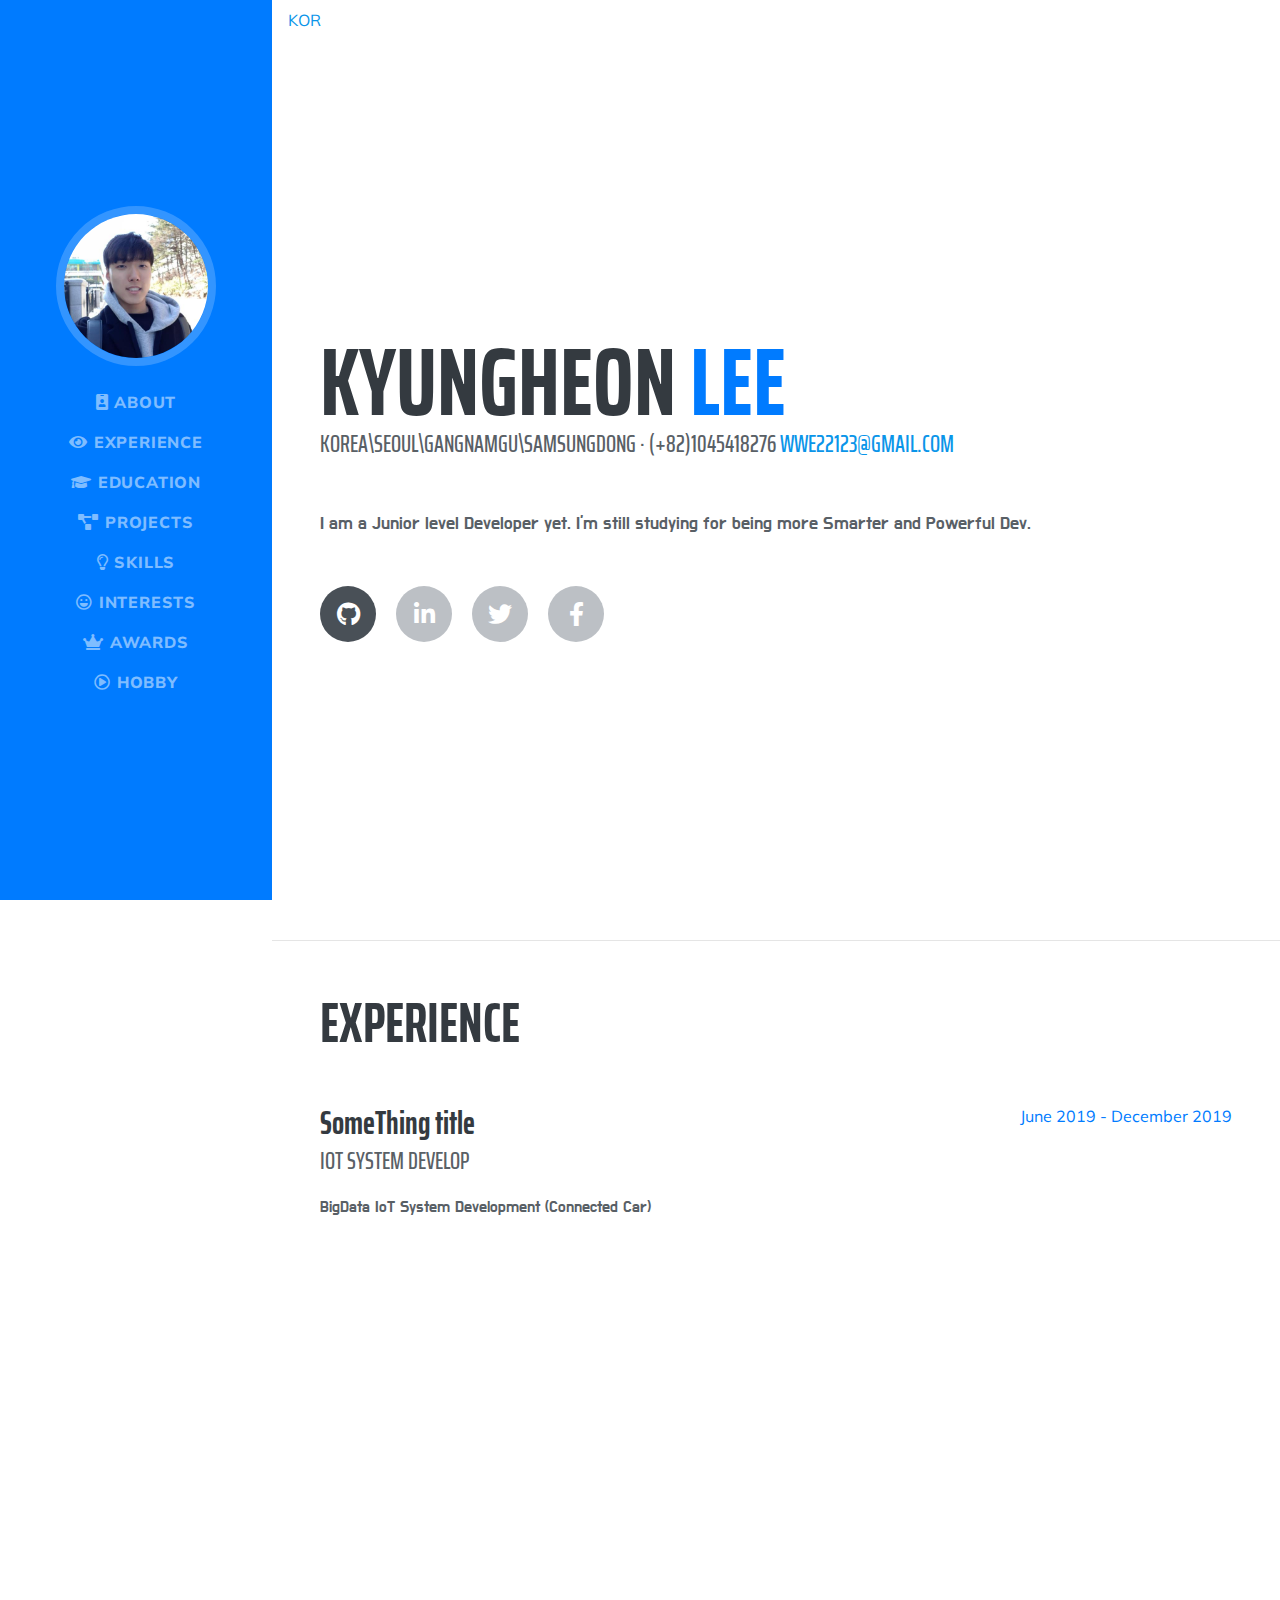
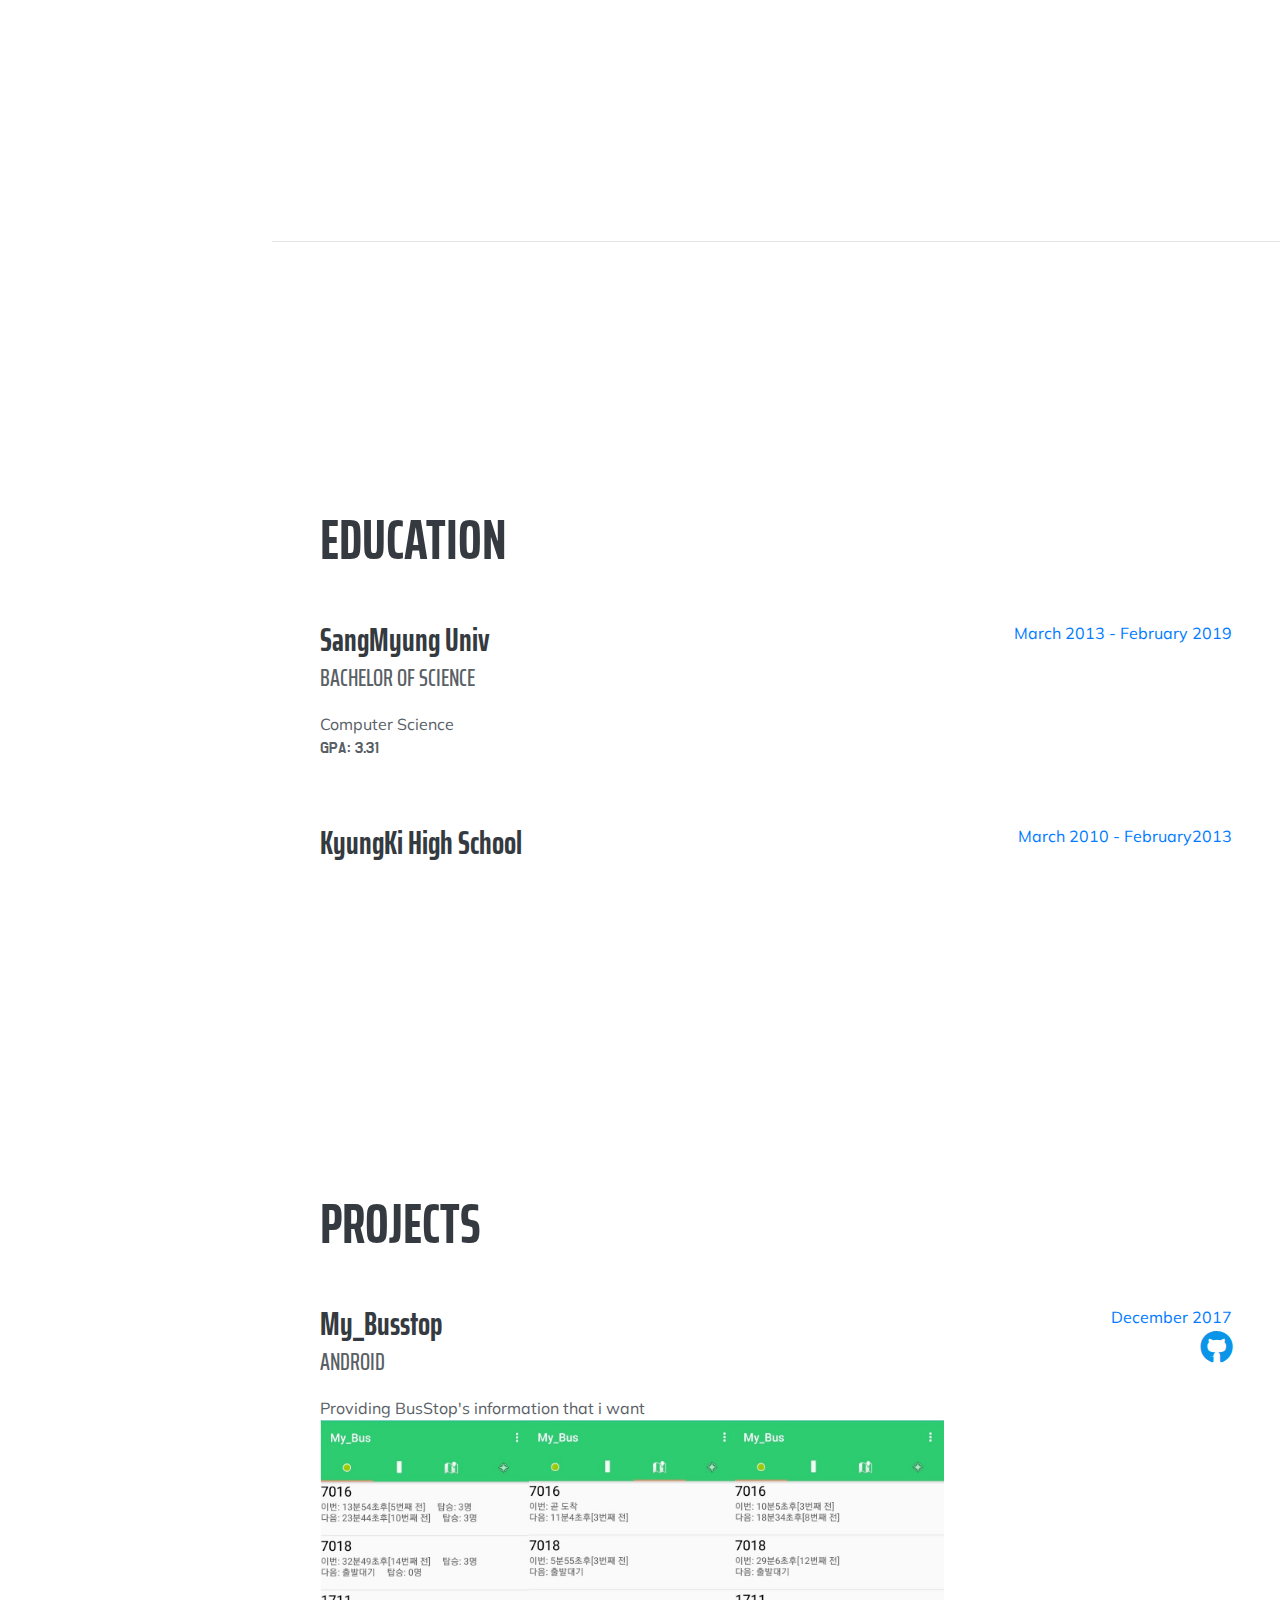
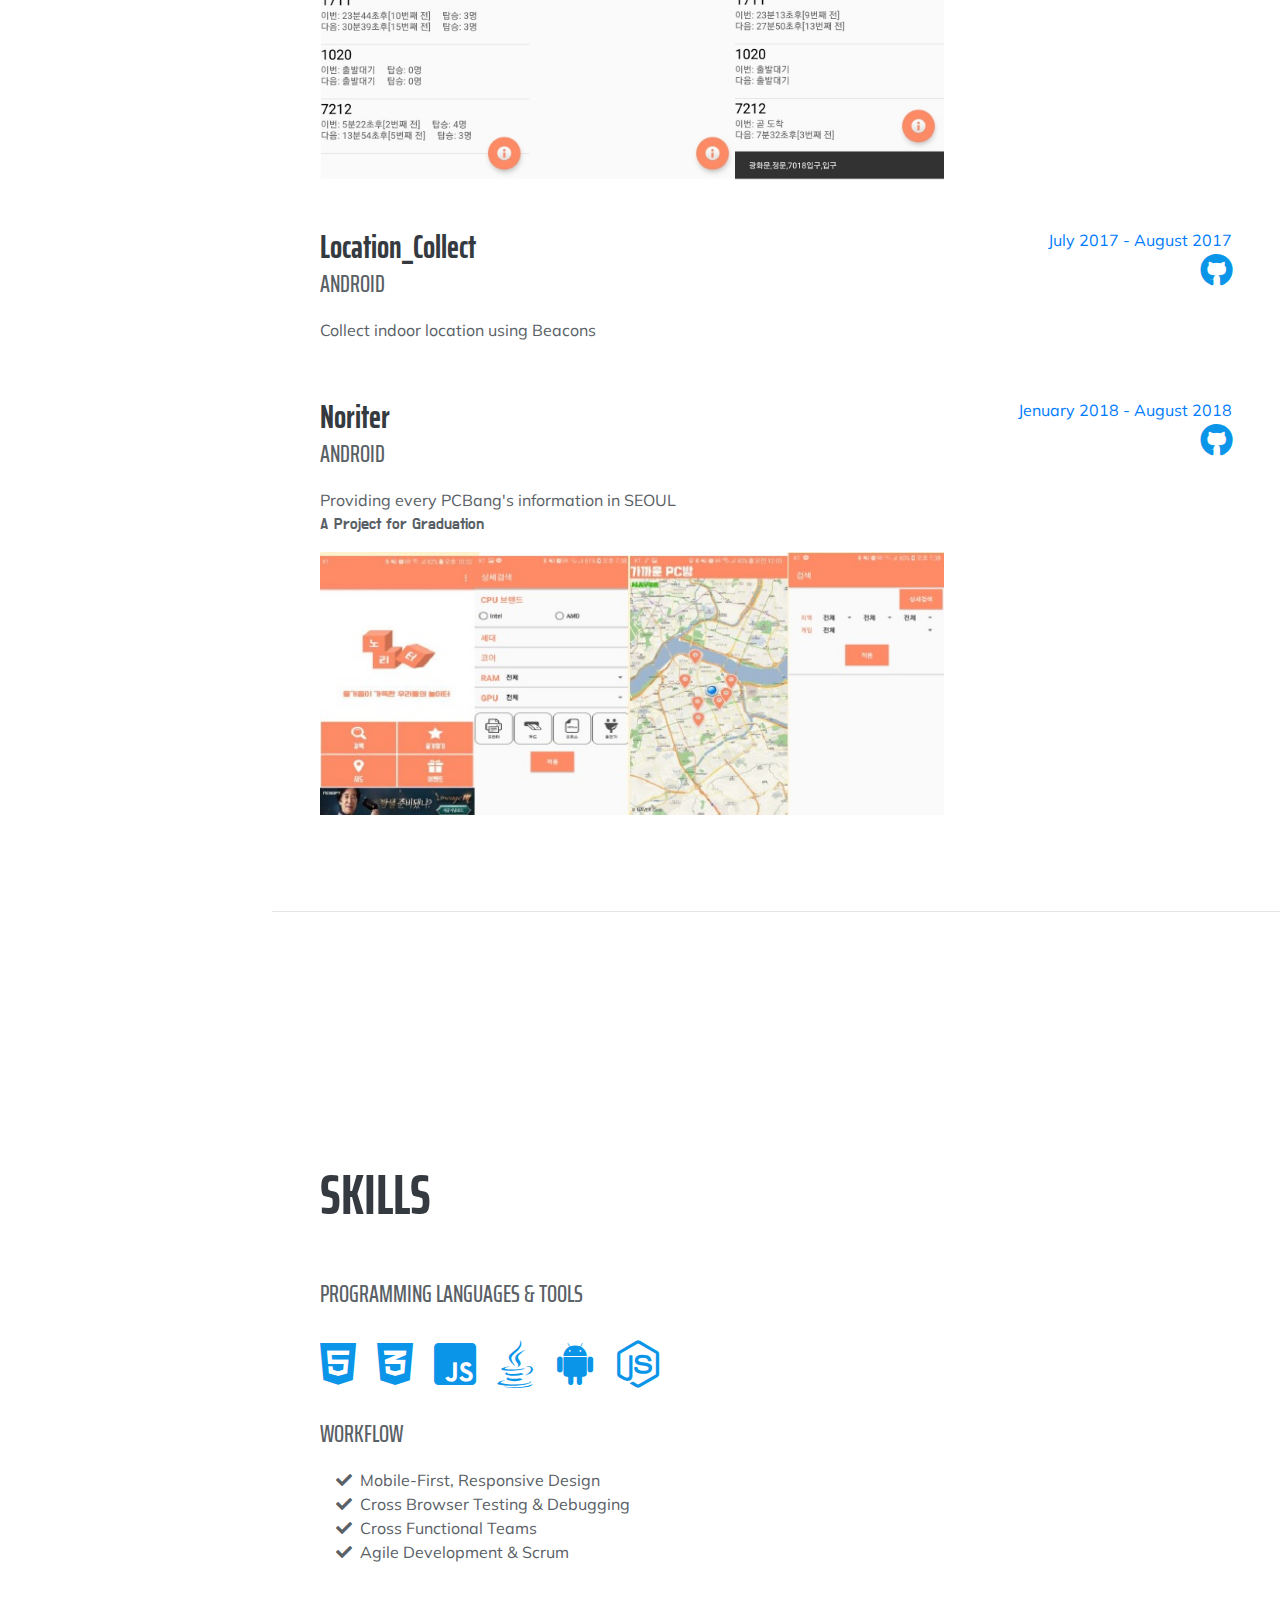
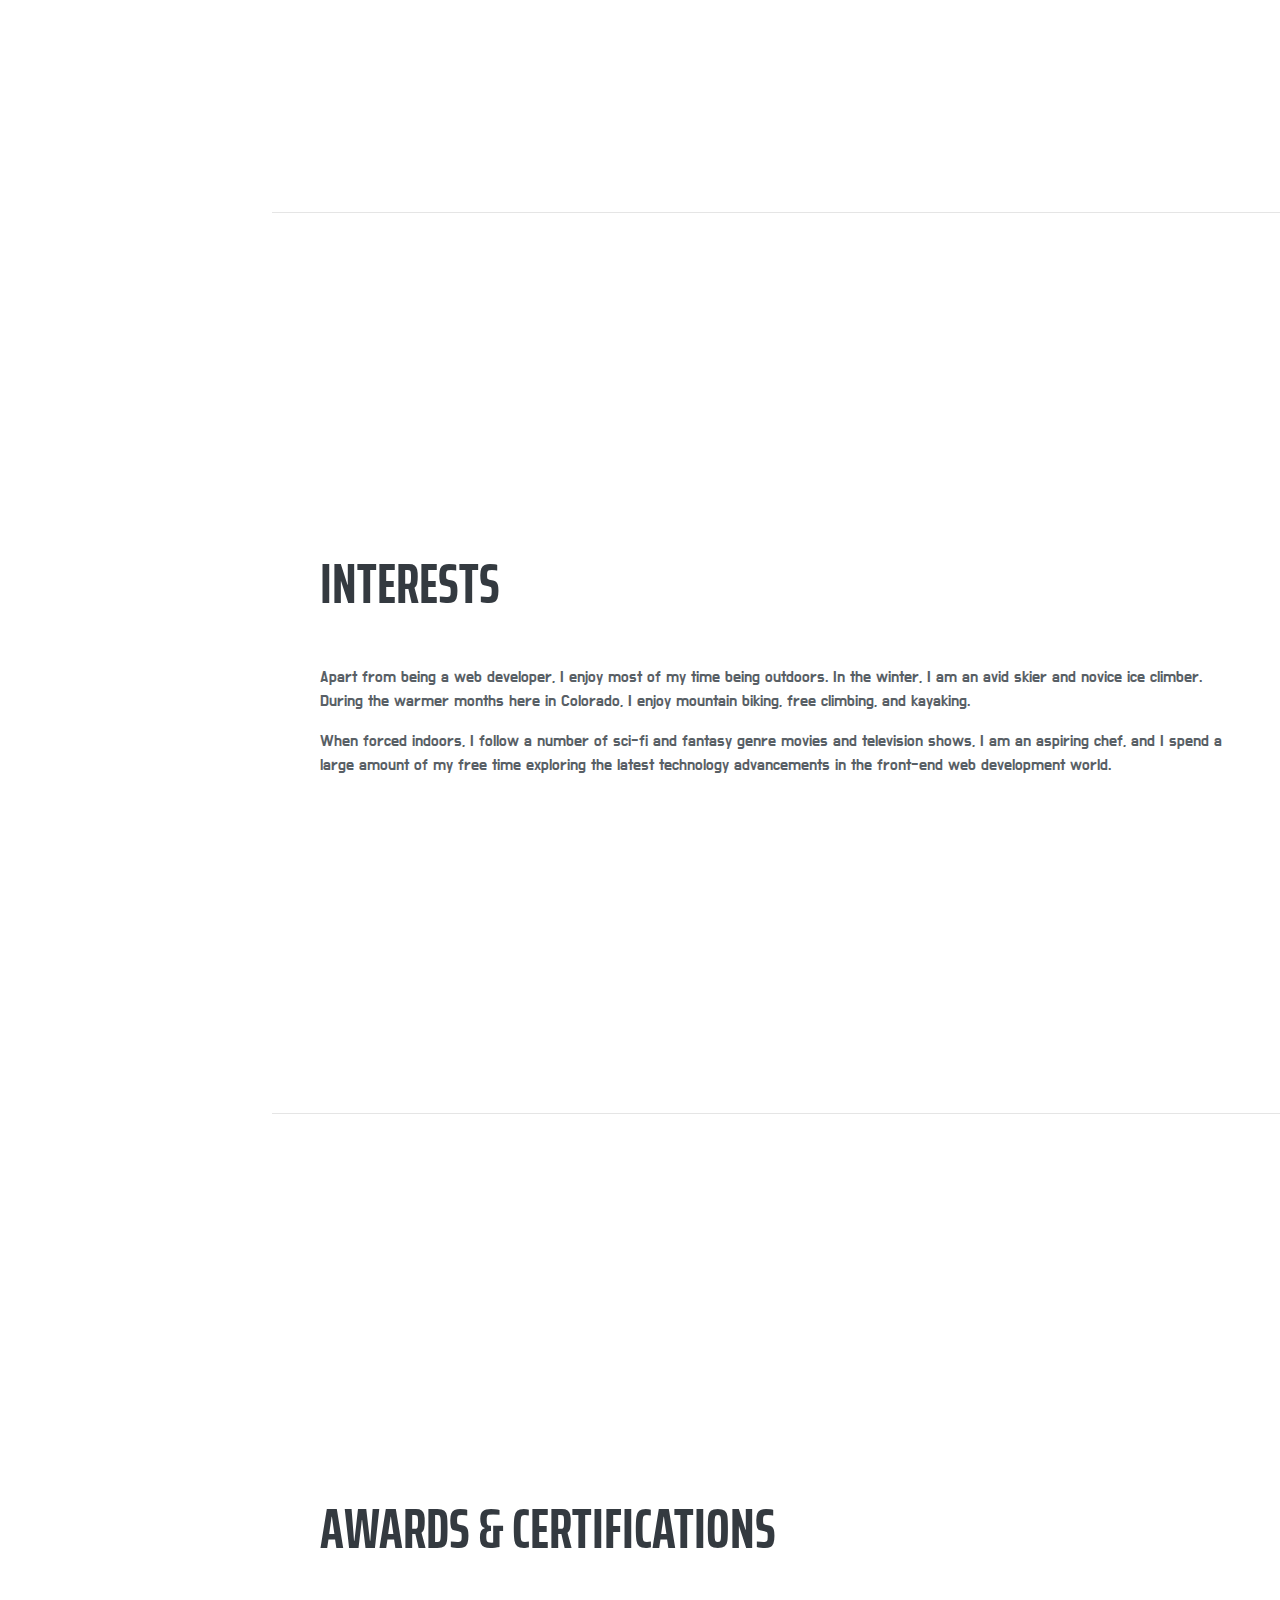
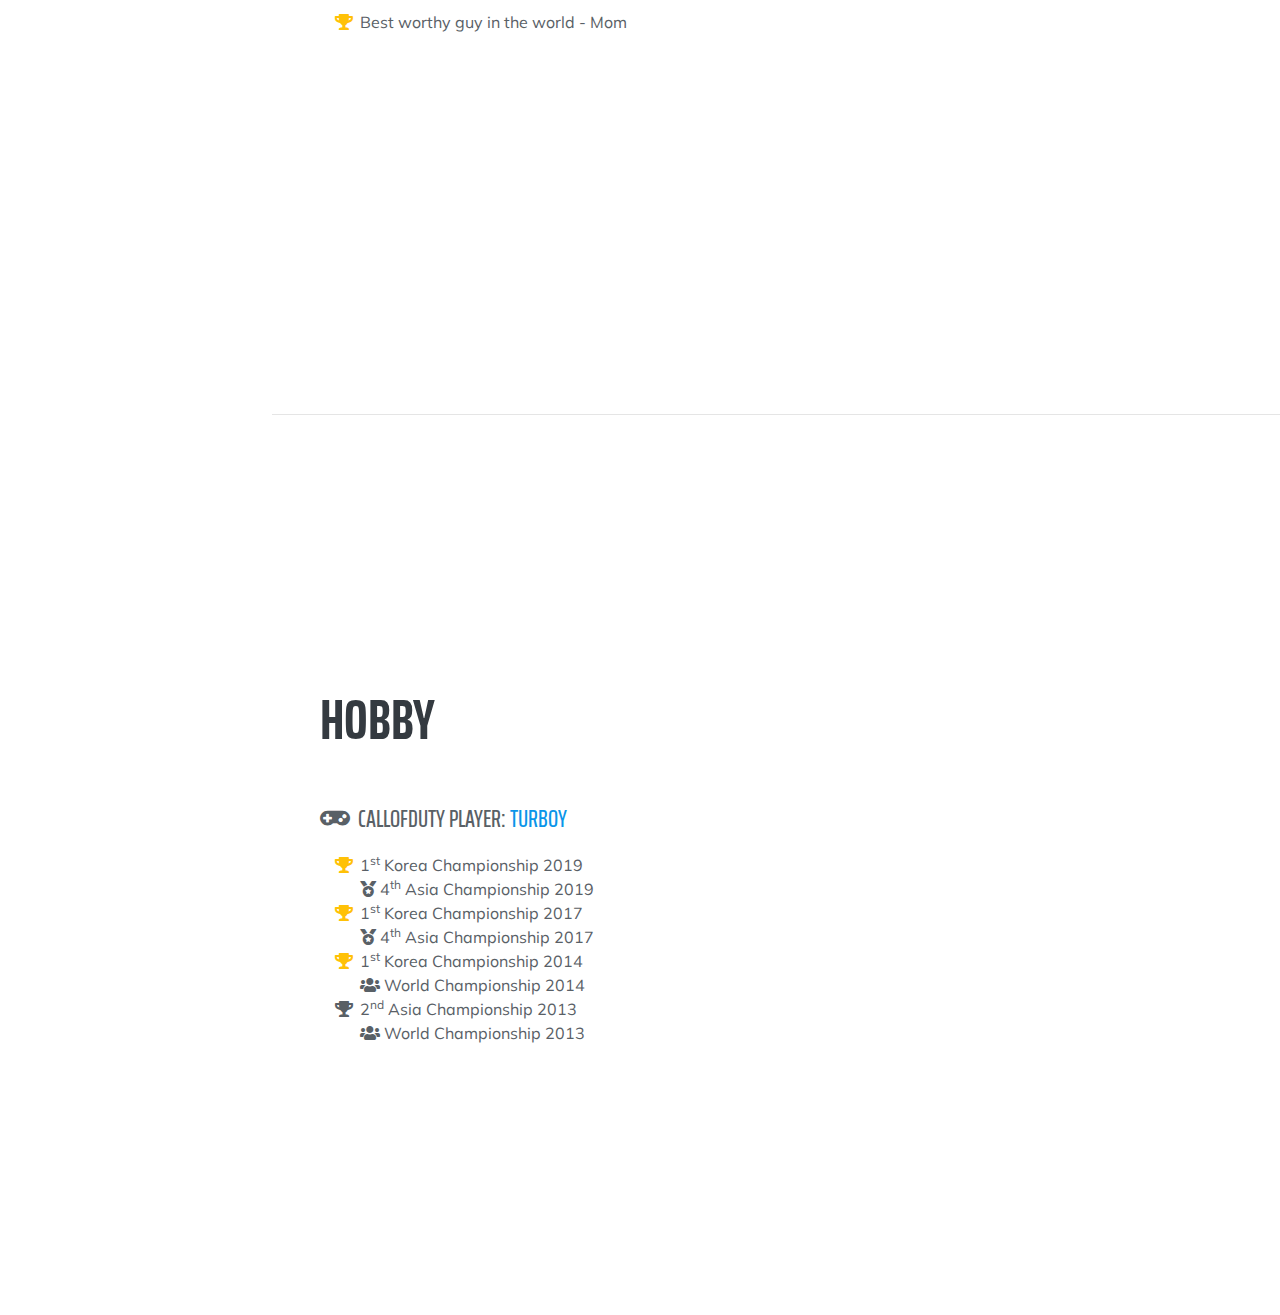
==== index.html @ c02b2a89 "포트폴리오1.0" ====
<!DOCTYPE html>
<html lang="en">

<head>

  <meta charset="utf-8">
  <meta name="viewport" content="width=device-width, initial-scale=1, shrink-to-fit=no">
  <meta name="description" content="">
  <meta name="author" content="">

  <title>Portfolio - KyungHeonLee</title>

  <!-- Bootstrap core CSS -->
  <link href="vendor/bootstrap/css/bootstrap.min.css" rel="stylesheet">
  <!-- Custom fonts for this template -->
  <link href="https://fonts.googleapis.com/css?family=Saira+Extra+Condensed:500,700" rel="stylesheet">
  <link href="https://fonts.googleapis.com/css?family=Muli:400,400i,800,800i" rel="stylesheet">
  <link href="vendor/fontawesome-free/css/all.min.css" rel="stylesheet">

  <!-- Custom styles for this template -->
  <link href="css/resume.min.css" rel="stylesheet">

</head>

<body id="page-top">

  <nav class="navbar navbar-expand-lg navbar-dark bg-primary fixed-top" id="sideNav">
    <a class="navbar-brand js-scroll-trigger" href="#page-top">
      <span class="d-block d-lg-none">KyungHeon Lee</span>
      <span class="d-none d-lg-block">
        <img class="img-fluid img-profile rounded-circle mx-auto mb-2" src="img/profile.jpg" alt="">
      </span>
    </a>
    <button class="navbar-toggler" type="button" data-toggle="collapse" data-target="#navbarSupportedContent" aria-controls="navbarSupportedContent" aria-expanded="false" aria-label="Toggle navigation">
      <span class="navbar-toggler-icon"></span>
    </button>
    <div class="collapse navbar-collapse" id="navbarSupportedContent">
      <ul class="navbar-nav">
        <li class="nav-item">
          <a class="nav-link js-scroll-trigger" href="#about"><i class="fas fa-id-badge"></i> About</a>
        </li>
        <li class="nav-item">
          <a class="nav-link js-scroll-trigger" href="#experience"><i class="fas fa-eye"></i> Experience</a>
        </li>
        <li class="nav-item">
          <a class="nav-link js-scroll-trigger" href="#education"><i class="fas fa-graduation-cap"></i> Education</a>
        </li>
        <li class="nav-item">
          <a class="nav-link js-scroll-trigger" href="#projects"><i class="fas fa-project-diagram"></i> Projects</a>
        </li>
        <li class="nav-item">
          <a class="nav-link js-scroll-trigger" href="#skills"><i class="far fa-lightbulb"></i> Skills</a>
        </li>
        <li class="nav-item">
          <a class="nav-link js-scroll-trigger" href="#interests"><i class="far fa-laugh"></i> Interests</a>
        </li>
        <li class="nav-item">
          <a class="nav-link js-scroll-trigger" href="#awards"><i class="fas fa-crown"></i> Awards</a>
        </li>
        <li class="nav-item">
          <a class="nav-link js-scroll-trigger" href="#hobby"><i class="far fa-play-circle"></i> Hobby</a>
        </li>        
      </ul>  
          
    </div>
    
  </nav>

  <div class="container-fluid p-0">
 	<a class="nav-link js-scroll-trigger" href="kor.html">KOR</a>
    <section class="resume-section p-3 p-lg-5 d-flex align-items-center" id="about">
      <div class="w-100">
        <h1 class="mb-0">KyungHeon
          <span class="text-primary">Lee</span>
        </h1>
        <div class="subheading mb-5"> KOREA\SEOUL\GangnamGu\SamsungDong · (+82)1045418276
          <a href="mailto:name@email.com">wwe22123@gmail.com</a>
        </div>
        <p class="lead mb-5">
        I am a Junior level Developer yet. I'm still studying for being more Smarter and Powerful Dev.
       
        </p>
        <div class="social-icons">        
          <a href="https://github.com/wwe221">
            <i class="fab fa-github"></i>
          </a>
          <a href="" class="yet-social-icons">
            <i class="fab fa-linkedin-in"></i>
          </a>
          
          <a href="" class="yet-social-icons">
            <i class="fab fa-twitter"></i>
          </a>
          <a href="" class="yet-social-icons">
            <i class="fab fa-facebook-f"></i>
          </a>
        </div>
      </div>
    </section>

    <hr class="m-0">

    <section class="resume-section p-3 p-lg-5 d-flex justify-content-center" id="experience">
      <div class="w-100">
        <h2 class="mb-5">Experience</h2>        
        <div class="resume-item d-flex flex-column flex-md-row justify-content-between">
          <div class="resume-content">
            <h3 class="mb-0">SomeThing title</h3>
            <div class="subheading mb-3">IoT System Develop</div>
            <p>BigData IoT System Development (Connected Car)</p>
          </div>
          <div class="resume-date text-md-right">
            <span class="text-primary">June 2019 - December 2019</span>
          </div>
        </div>

      </div>
    </section>

    <hr class="m-0">

    <section class="resume-section p-3 p-lg-5 d-flex align-items-center" id="education">
      <div class="w-100">
        <h2 class="mb-5">Education</h2>

        <div class="resume-item d-flex flex-column flex-md-row justify-content-between mb-5">
          <div class="resume-content">
            <h3 class="mb-0">SangMyung Univ</h3>
            <div class="subheading mb-3">Bachelor of Science</div>
            <div>Computer Science</div>
            <p>GPA: 3.31</p>
          </div>
          <div class="resume-date text-md-right">
            <span class="text-primary">March 2013 - February 2019</span>
          </div>
        </div>

        <div class="resume-item d-flex flex-column flex-md-row justify-content-between">
          <div class="resume-content">
            <h3 class="mb-0">KyungKi High School</h3>
            <div class="subheading mb-3"></div>
            <p></p>
          </div>
          <div class="resume-date text-md-right">
            <span class="text-primary">March 2010 - February2013</span>
          </div>
        </div>
      </div>
    </section>
    
    
   
    <section class="resume-section p-3 p-lg-5 d-flex align-items-center" id="projects">
      <div class="w-100">
        <h2 class="mb-5">Projects</h2>
        
        <div class="resume-item d-flex flex-column flex-md-row justify-content-between mb-5">
          <div class="resume-content">
            <h3 class="mb-0">My_Busstop</h3>
            <div class="subheading mb-3">android</div>
            <div>Providing BusStop's information that i want</div>
             <a href="#" onclick="window.open('img/mybus.jpg','window_name','width=800,height=450,location=no,status=no,scrollbars=yes');">
             <img class="img-fluid" src="img/mybus.jpg" alt="">
             </a>
            
          </div>
          <div class="resume-date text-md-right"> 
            <span class="text-primary">December 2017</span>
           <h3><a href="#" onclick="window.open('https://github.com/wwe221/PJs')" >
            <i class="fab fa-github"></i></a></h3>
          </div>
        </div>
        
        <div class="resume-item d-flex flex-column flex-md-row justify-content-between mb-5">
          <div class="resume-content">
            <h3 class="mb-0">Location_Collect</h3>
            <div class="subheading mb-3">android</div>
            <div>Collect indoor location using Beacons</div>
            <h4>         
            </h4>
          </div>
          <div class="resume-date text-md-right"> 
            <span class="text-primary">July 2017 - August 2017</span>
           <h3><a href="https://github.com/wwe221/PJs" >
            <i class="fab fa-github"></i></a></h3>
          </div>
        </div>
        
        <div class="resume-item d-flex flex-column flex-md-row justify-content-between mb-5">
          <div class="resume-content">
            <h3 class="mb-0">Noriter</h3>
            <div class="subheading mb-3">Android</div>
            <div>Providing every PCBang's information in SEOUL</div> 
            <p>A Project for Graduation</p>
            <a onclick="window.open('img/noriter.jpg','window_name','width=600,height=300,location=no,status=no,scrollbars=yes');">
            <img class="img-fluid" src="img/noriter.jpg" alt="">
            </a>          
          </div>
          <div class="resume-date text-md-right">
            <span class="text-primary">Jenuary 2018 - August 2018</span>
            <h3><a href="https://github.com/wwe221" >
            <i class="fab fa-github"></i></a></h3>
          </div>
        </div>
        
      </div>
      
    </section>

    <hr class="m-0">

    <section class="resume-section p-3 p-lg-5 d-flex align-items-center" id="skills">
      <div class="w-100">
        <h2 class="mb-5">Skills</h2>
	<!-- 아이콘 : https://fontawesome.com/icons 에서 html 코드를 통해 가져온다 -->
        <div class="subheading mb-3">Programming Languages &amp; Tools</div>
        <ul class="list-inline dev-icons">
          <li class="list-inline-item">
            <i class="fab fa-html5"></i>
          </li>
          <li class="list-inline-item">
            <i class="fab fa-css3-alt"></i>
          </li>
          <li class="list-inline-item">
            <i class="fab fa-js-square"></i>
          </li>
          <li class="list-inline-item">
           <i class="fab fa-java"></i>
          </li>
          <li class="list-inline-item">
          	<i class="fab fa-android"></i>
          </li> 
          <li class="list-inline-item">
            <i class="fab fa-node-js"></i>
          </li>
         
        </ul>

        <div class="subheading mb-3">Workflow</div>
        <ul class="fa-ul mb-0">
          <li>
            <i class="fa-li fa fa-check"></i>
            Mobile-First, Responsive Design</li>
          <li>
            <i class="fa-li fa fa-check"></i>
            Cross Browser Testing &amp; Debugging</li>
          <li>
            <i class="fa-li fa fa-check"></i>
            Cross Functional Teams</li>
          <li>
            <i class="fa-li fa fa-check"></i>
            Agile Development &amp; Scrum</li>
        </ul>
      </div>
    </section>

    <hr class="m-0">

    <section class="resume-section p-3 p-lg-5 d-flex align-items-center" id="interests">
      <div class="w-100">
        <h2 class="mb-5">Interests</h2>
        <p>Apart from being a web developer, I enjoy most of my time being outdoors. In the winter, I am an avid skier and novice ice climber. During the warmer months here in Colorado, I enjoy mountain biking, free climbing, and kayaking.</p>
        <p class="mb-0">When forced indoors, I follow a number of sci-fi and fantasy genre movies and television shows, I am an aspiring chef, and I spend a large amount of my free time exploring the latest technology advancements in the front-end web development world.</p>
      </div>
    </section>

    <hr class="m-0">

    <section class="resume-section p-3 p-lg-5 d-flex align-items-center" id="awards">
      <div class="w-100">
        <h2 class="mb-5">Awards &amp; Certifications</h2>
        <ul class="fa-ul mb-0">
          <li>
            <i class="fa-li fa fa-trophy text-warning"></i>
            Best worthy guy in the world - Mom</li>
         
          
        </ul>
      </div>
    </section>
    <hr class="m-0">
    
    <section class="resume-section p-3 p-lg-5 d-flex align-items-center" id="hobby">
      <div class="w-100">
        <h2 class="mb-5">Hobby</h2>
        <div class="subheading mb-3"><i class="fas fa-gamepad"></i>&nbsp; CallofDuty Player: <a href="https://cod-esports.gamepedia.com/Turbo">Turboy</a></div>
        <ul class="fa-ul mb-0">
          <li>
          	<span> <i class="fa-li fa fa-trophy text-warning"></i></span>
            1<sup>st</sup> Korea Championship 2019</li>
          <li>
            <i class="fas fa-medal"></i>
            4<sup>th</sup> Asia Championship 2019</li>	
          <li>
          	<span> <i class="fa-li fa fa-trophy text-warning"></i></span>
            1<sup>st</sup> Korea Championship 2017</li>
          <li>
            <i class="fas fa-medal"></i>
            4<sup>th</sup> Asia Championship 2017</li>
            <li>
          	<span> <i class="fa-li fa fa-trophy text-warning"></i></span>
            1<sup>st</sup> Korea Championship 2014</li>
          <li>
            <i class="fas fa-users"></i>
            World Championship 2014</li>	
            <li>
          	<span> <i class="fa-li fa fa-trophy"></i></span>
            2<sup>nd</sup> Asia Championship 2013</li>
          <li>
            <i class="fas fa-users"></i>
            World Championship 2013</li>		         
        </ul>         
        
      </div>
    </section>


  </div>

  <!-- Bootstrap core JavaScript -->
  <script src="vendor/jquery/jquery.min.js"></script>
  <script src="vendor/bootstrap/js/bootstrap.bundle.min.js"></script>

  <!-- Plugin JavaScript -->
  <script src="vendor/jquery-easing/jquery.easing.min.js"></script>

  <!-- Custom scripts for this template -->
  <script src="js/resume.min.js"></script>

</body>

</html>
---- css/resume.min.css ----
/*!
 * Start Bootstrap - Resume v5.0.7 (https://startbootstrap.com/template-overviews/resume)
 * Copyright 2013-2019 Start Bootstrap
 * Licensed under MIT (https://github.com/BlackrockDigital/startbootstrap-resume/blob/master/LICENSE)
 */
@import url('https://fonts.googleapis.com/css?family=Do+Hyeon&display=swap');

  :root{
 	myColor:#87CEFA;
 }
body {
	font-family: Muli, -apple-system, BlinkMacSystemFont, 'Segoe UI', Roboto,
		'Helvetica Neue', Arial, sans-serif, 'Apple Color Emoji',
		'Segoe UI Emoji', 'Segoe UI Symbol', 'Noto Color Emoji';
	padding-top: 54px;
	color: #596066
}

@media ( min-width :992px) {
	body {
		padding-top: 0;
		padding-left: 17rem
	}
}

h1, h2, h3, h4, h5, h6 {
	font-family: 'Saira Extra Condensed', -apple-system, BlinkMacSystemFont,
		'Segoe UI', Roboto, 'Helvetica Neue', Arial, sans-serif,
		'Apple Color Emoji', 'Segoe UI Emoji', 'Segoe UI Symbol',
		'Noto Color Emoji',
		'Do Hyeon', sans-serif
		;
	font-weight: 700;
	color: #343a40	
}

h1 {
	font-size: 6rem;
	line-height: 5.5rem;	
	text-transform: uppercase;
}

h2 {
	font-size: 3.5rem;
	text-transform: uppercase;
}

h3 {
	font-size: 2rem
}

p.lead {
	font-size: 1.15rem;
	font-weight: 400
}
p{
	font-family: 'Do Hyeon', sans-serif;
}
.subheading {
	text-transform: uppercase;
	font-weight: 500;
	font-family: 'Saira Extra Condensed', -apple-system, BlinkMacSystemFont,
		'Segoe UI', Roboto, 'Helvetica Neue', Arial, sans-serif,
		'Apple Color Emoji', 'Segoe UI Emoji', 'Segoe UI Symbol',
		'Noto Color Emoji';
	font-size: 1.5rem
}

.social-icons a {
	display: inline-block;
	height: 3.5rem;
	width: 3.5rem;
	background-color: #495057;
	color: #fff !important;
	border-radius: 100%;
	text-align: center;
	font-size: 1.5rem;
	line-height: 3.5rem;
	margin-right: 1rem
}
.social-icons > .yet-social-icons{
	background-color:#bcc0c5;
}
.social-icons a:last-child {
	margin-right: 0
}

.social-icons a:hover {
	background-color: #87CEFA
}

.dev-icons {
	font-size: 3rem;
	
}
.list-inline-item{
	color:#0a95e9;
}
.dev-icons .list-inline-item i:hover {
	color: #87CEFA
}

#sideNav .navbar-nav .nav-item .nav-link {
	font-weight: 800;
	letter-spacing: .05rem;
	text-transform: uppercase;	
}
.lnag-item{
	font-weight: 800;
	letter-spacing: .05rem;
	text-transform: uppercase;
	list-style: none;
}

.lang-item >li{
	font-weight: 800;
	letter-spacing: .05rem;
	text-transform: uppercase;
	
	list-style: none;
}
.lang-item >li> a{
	font-weight: 800;
	letter-spacing: .05rem;
	text-transform: uppercase;
	color:#fff;
}
#sideNav .navbar-toggler:focus {
	outline-color: #87CEFA
}

@media ( min-width :992px) {
	#sideNav {
		text-align: center;
		position: fixed;
		top: 0;
		left: 0;
		display: -webkit-box;
		display: -ms-flexbox;
		display: flex;
		-webkit-box-orient: vertical;
		-webkit-box-direction: normal;
		-ms-flex-direction: column;
		flex-direction: column;
		width: 17rem;
		height: 100vh
	}
	#sideNav .navbar-brand {
		display: -webkit-box;
		display: -ms-flexbox;
		display: flex;
		margin: auto auto 0;
		padding: .5rem
	}
	#sideNav .navbar-brand .img-profile {
		max-width: 10rem;
		max-height: 10rem;
		border: .5rem solid rgba(255, 255, 255, .2)
	}
	#sideNav .navbar-collapse {
		display: -webkit-box;
		display: -ms-flexbox;
		display: flex;
		-webkit-box-align: start;
		-ms-flex-align: start;
		align-items: flex-start;
		-webkit-box-flex: 0;
		-ms-flex-positive: 0;
		flex-grow: 0;
		width: 100%;
		margin-bottom: auto
	}
	#sideNav .navbar-collapse .navbar-nav {
		-webkit-box-orient: vertical;
		-webkit-box-direction: normal;
		-ms-flex-direction: column;
		flex-direction: column;
		width: 100%
	}
	#sideNav .navbar-collapse .navbar-nav .nav-item {
		display: block
	}
	#sideNav .navbar-collapse .navbar-nav .nav-item .nav-link {
		display: block
	}
}

section.resume-section {
	padding-top: 5rem !important;
	padding-bottom: 5rem !important;
	max-width: 75rem
}

section.resume-section .resume-item .resume-date {
	min-width: none
}

@media ( min-width :768px) {
	section.resume-section {
		min-height: 100vh
	}
	section.resume-section .resume-item .resume-date {
		min-width: 18rem
	}
}

@media ( min-width :992px) {
	section.resume-section {
		padding-top: 3rem !important;
		padding-bottom: 3rem !important
	}
}

.bg-primary {
	background-color: myColor !important
}

.text-primary {
	color: myColor !important
}

a {
	color: #0a95e9
}

a:active, a:focus, a:hover {
	color: #87CEFA
}
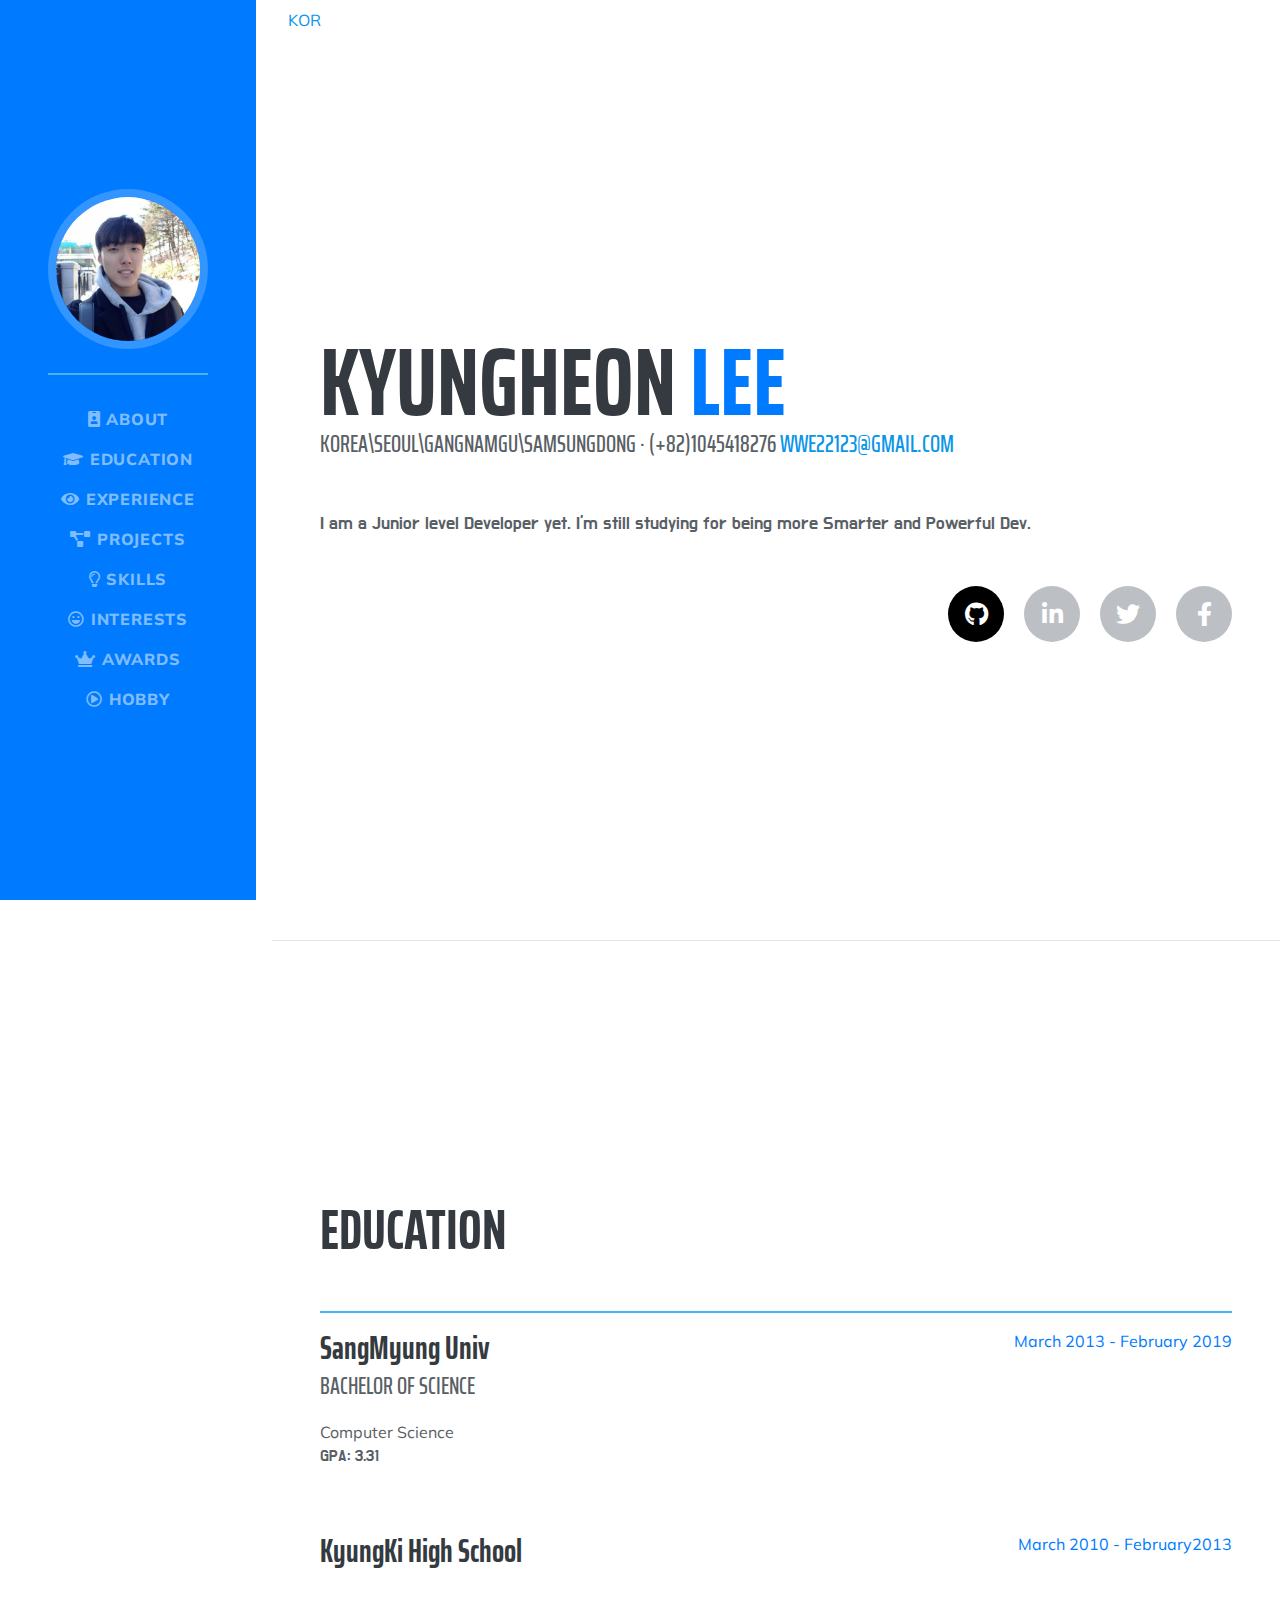
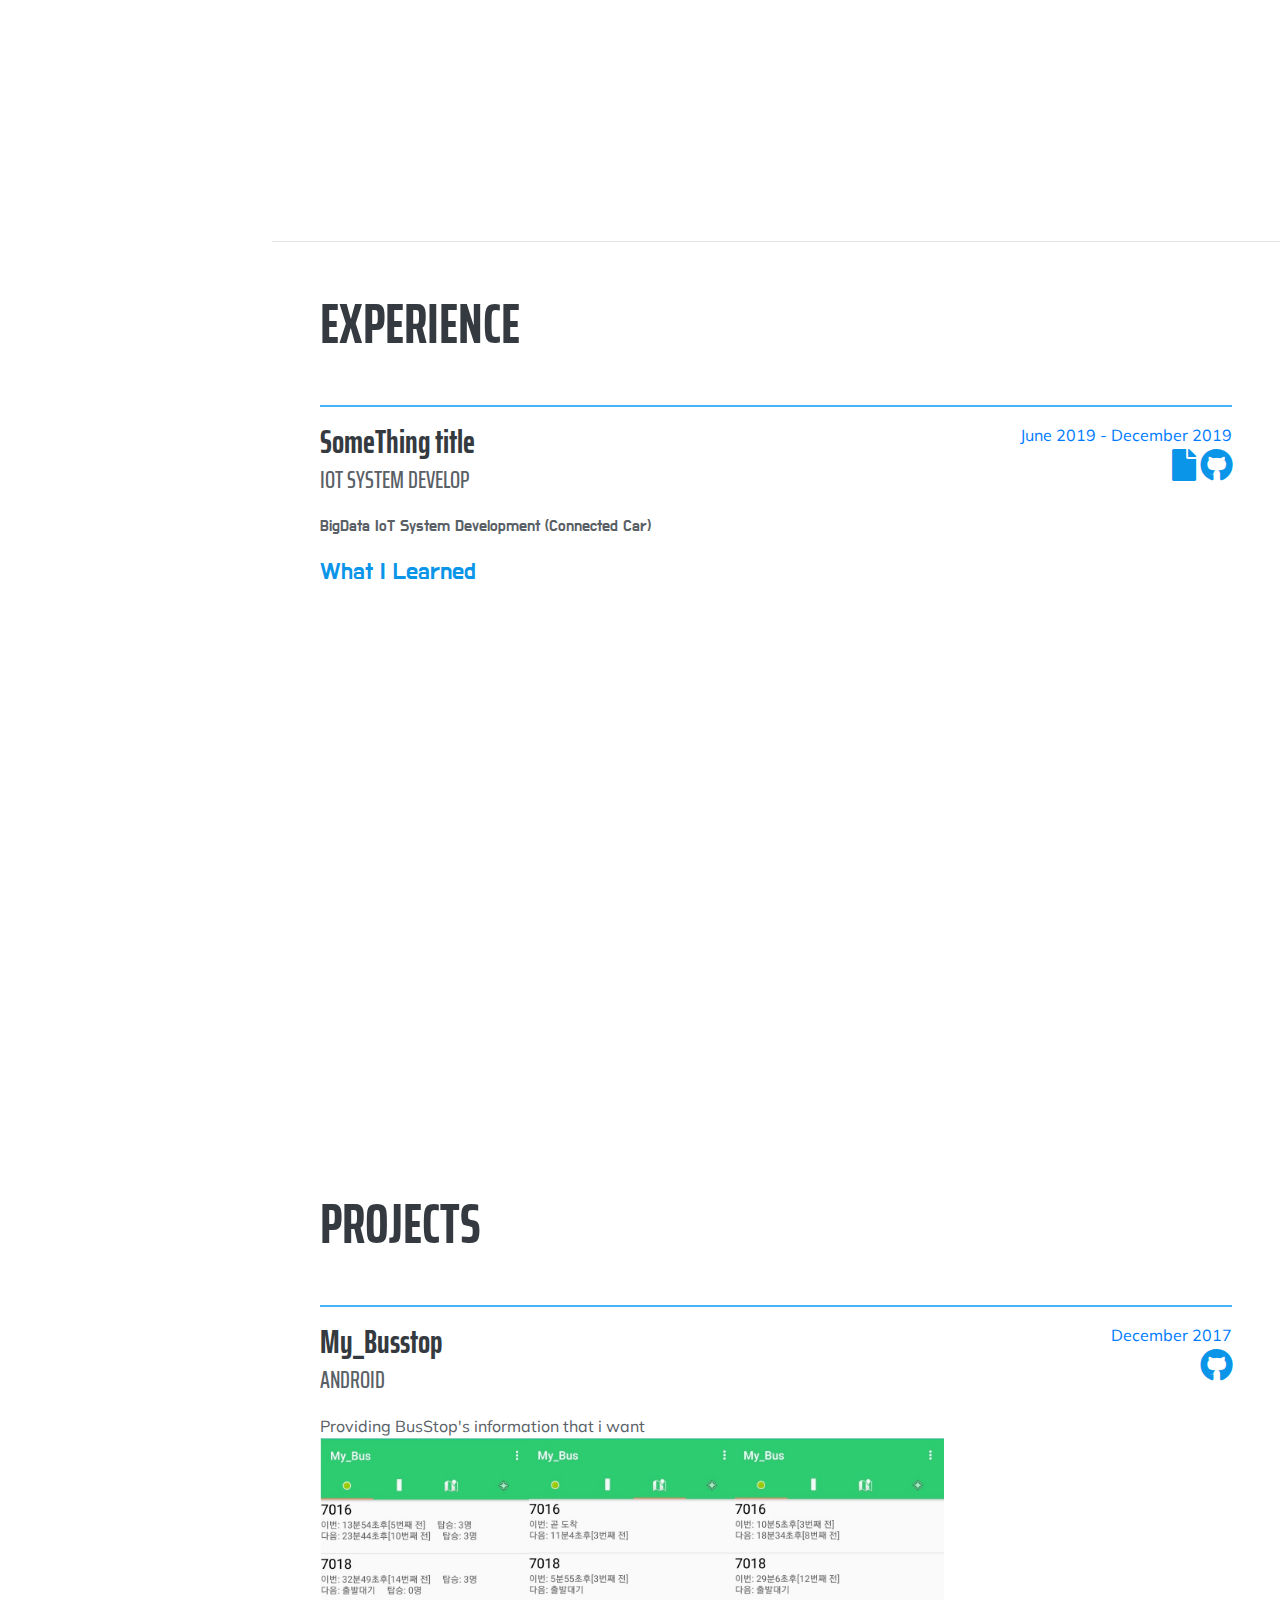
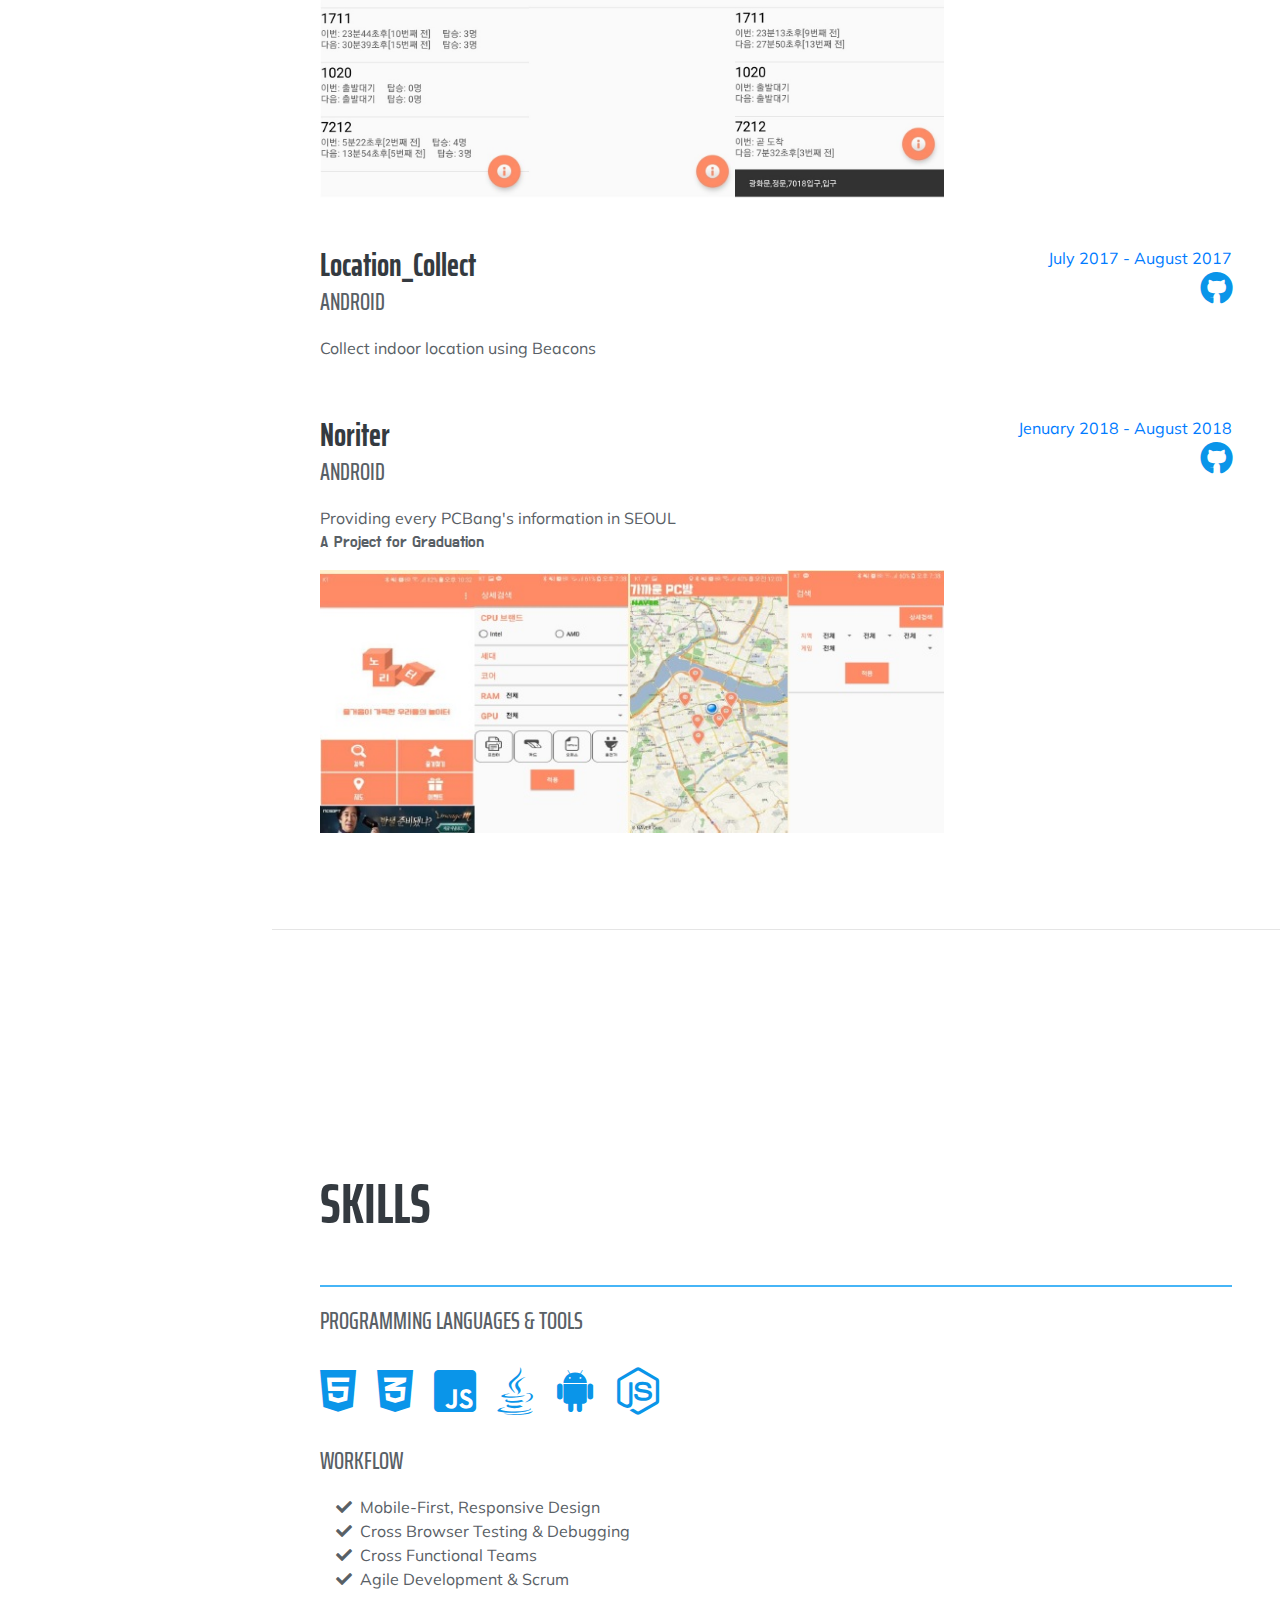
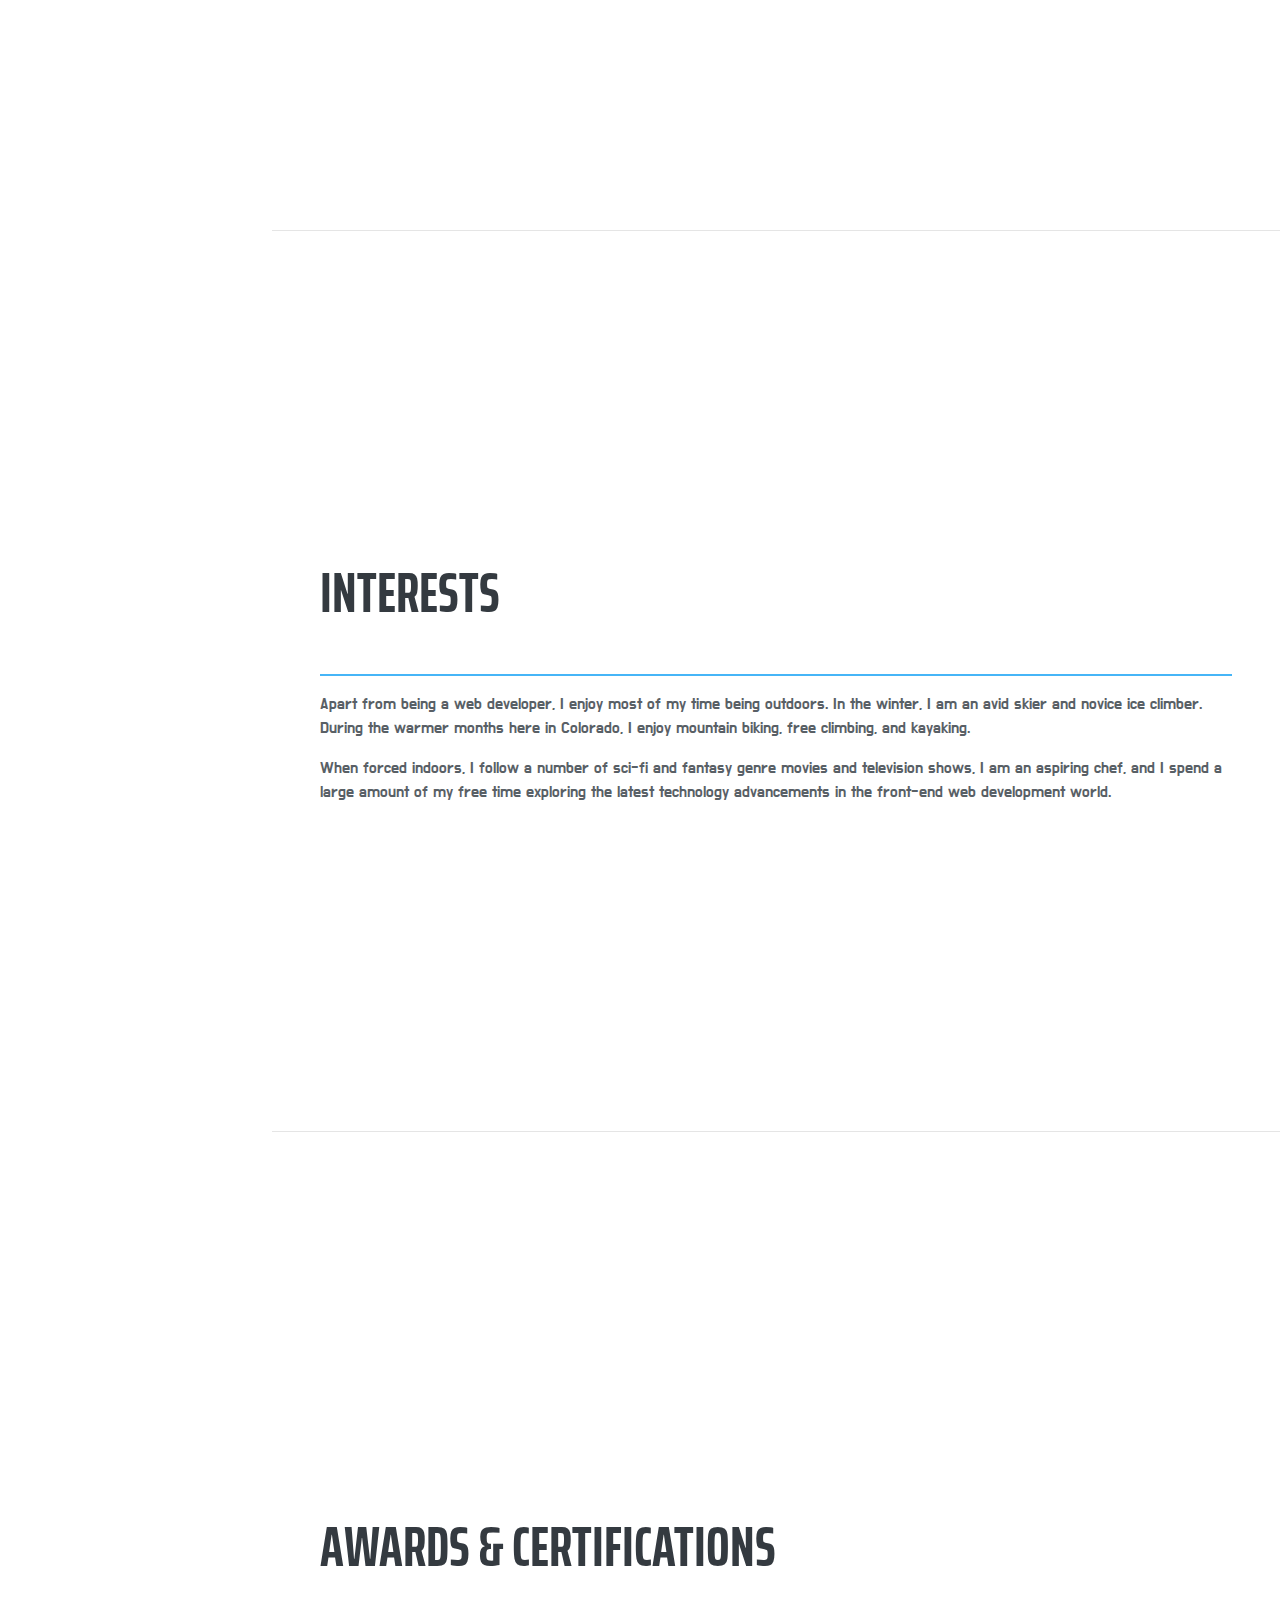
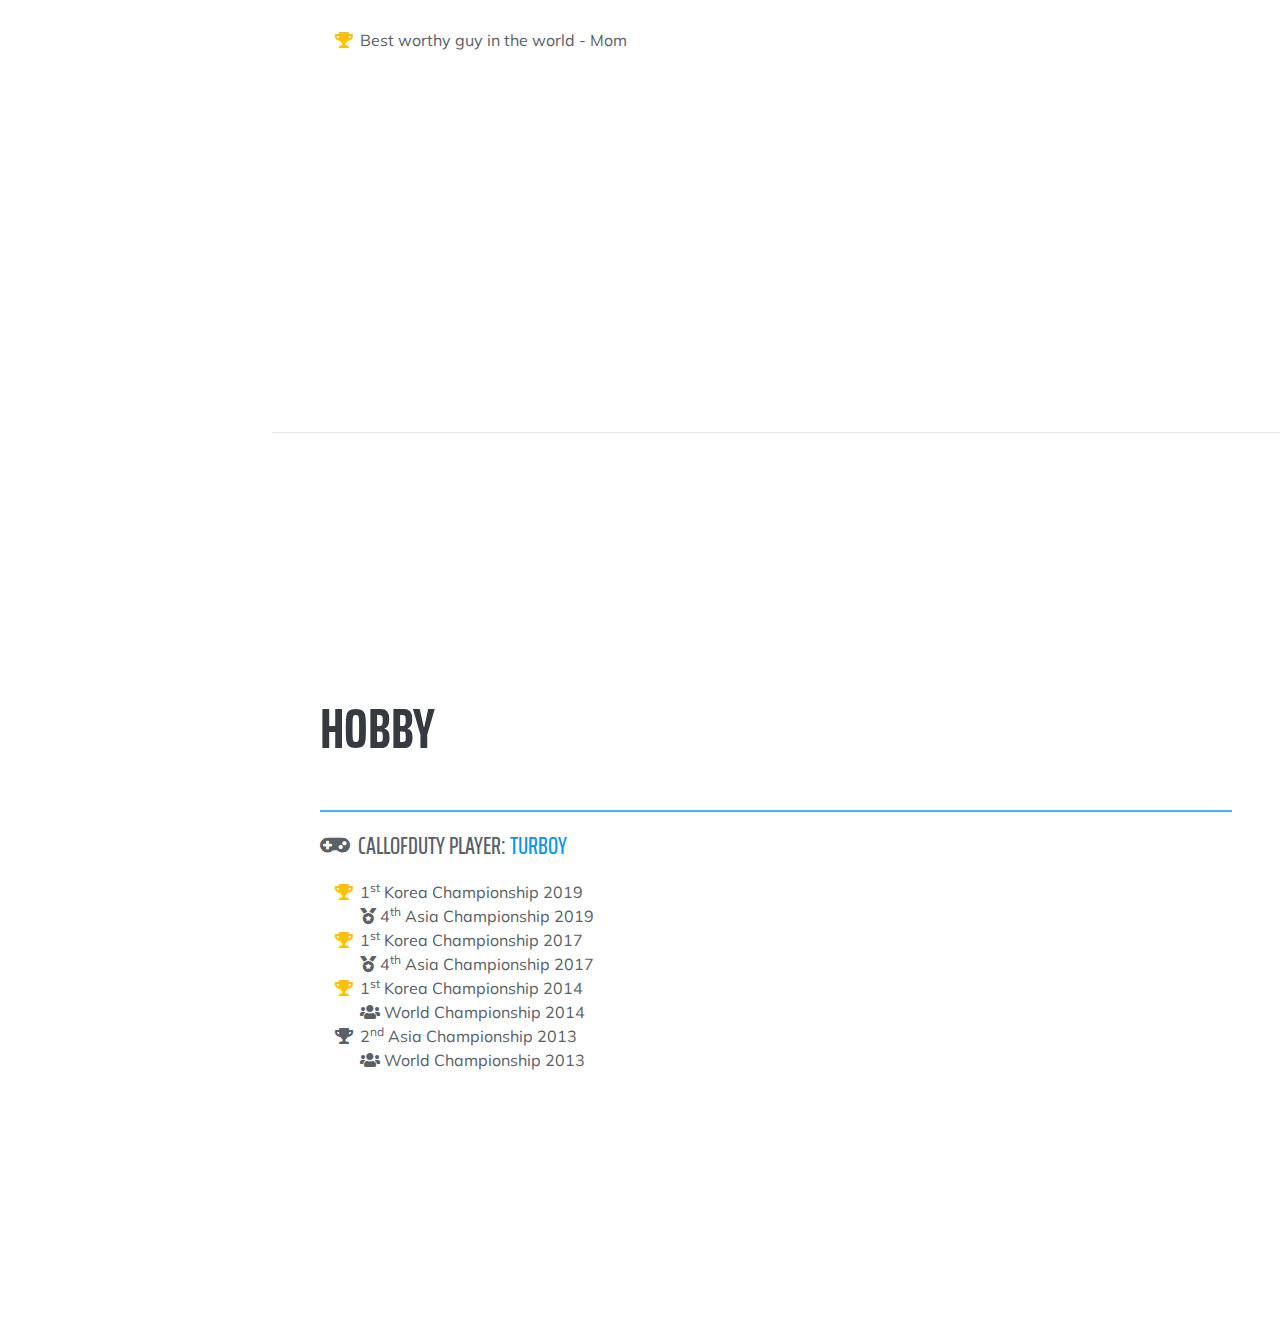
==== commit 4a86d5b8: "포트폴리오 1.01 test" ====
--- a/index.html
+++ b/index.html
@@ -2,24 +2,20 @@
 <html lang="en">
 
 <head>
-
   <meta charset="utf-8">
   <meta name="viewport" content="width=device-width, initial-scale=1, shrink-to-fit=no">
   <meta name="description" content="">
   <meta name="author" content="">
-
   <title>Portfolio - KyungHeonLee</title>
-
   <!-- Bootstrap core CSS -->
   <link href="vendor/bootstrap/css/bootstrap.min.css" rel="stylesheet">
   <!-- Custom fonts for this template -->
   <link href="https://fonts.googleapis.com/css?family=Saira+Extra+Condensed:500,700" rel="stylesheet">
   <link href="https://fonts.googleapis.com/css?family=Muli:400,400i,800,800i" rel="stylesheet">
   <link href="vendor/fontawesome-free/css/all.min.css" rel="stylesheet">
-
   <!-- Custom styles for this template -->
   <link href="css/resume.min.css" rel="stylesheet">
-
+<script type="text/javascript" src="js/myjs.js"></script>
 </head>
 
 <body id="page-top">
@@ -29,6 +25,7 @@
       <span class="d-block d-lg-none">KyungHeon Lee</span>
       <span class="d-none d-lg-block">
         <img class="img-fluid img-profile rounded-circle mx-auto mb-2" src="img/profile.jpg" alt="">
+        <hr class="title-line">
       </span>
     </a>
     <button class="navbar-toggler" type="button" data-toggle="collapse" data-target="#navbarSupportedContent" aria-controls="navbarSupportedContent" aria-expanded="false" aria-label="Toggle navigation">
@@ -40,10 +37,10 @@
           <a class="nav-link js-scroll-trigger" href="#about"><i class="fas fa-id-badge"></i> About</a>
         </li>
         <li class="nav-item">
+          <a class="nav-link js-scroll-trigger" href="#education"><i class="fas fa-graduation-cap"></i> Education</a>
+        </li>
+        <li class="nav-item">
           <a class="nav-link js-scroll-trigger" href="#experience"><i class="fas fa-eye"></i> Experience</a>
-        </li>
-        <li class="nav-item">
-          <a class="nav-link js-scroll-trigger" href="#education"><i class="fas fa-graduation-cap"></i> Education</a>
         </li>
         <li class="nav-item">
           <a class="nav-link js-scroll-trigger" href="#projects"><i class="fas fa-project-diagram"></i> Projects</a>
@@ -74,15 +71,15 @@
           <span class="text-primary">Lee</span>
         </h1>
         <div class="subheading mb-5"> KOREA\SEOUL\GangnamGu\SamsungDong · (+82)1045418276
-          <a href="mailto:name@email.com">wwe22123@gmail.com</a>
+          <a href="mailto:wwe22123@gmail.com"> wwe22123@gmail.com</a>
         </div>
         <p class="lead mb-5">
         I am a Junior level Developer yet. I'm still studying for being more Smarter and Powerful Dev.
        
         </p>
         <div class="social-icons">        
-          <a href="https://github.com/wwe221">
-            <i class="fab fa-github"></i>
+          <a href="https://github.com/wwe221" class="ex-social-icon">
+            <i class="fab fa-github" ></i>
           </a>
           <a href="" class="yet-social-icons">
             <i class="fab fa-linkedin-in"></i>
@@ -96,33 +93,14 @@
           </a>
         </div>
       </div>
-    </section>
-
-    <hr class="m-0">
-
-    <section class="resume-section p-3 p-lg-5 d-flex justify-content-center" id="experience">
-      <div class="w-100">
-        <h2 class="mb-5">Experience</h2>        
-        <div class="resume-item d-flex flex-column flex-md-row justify-content-between">
-          <div class="resume-content">
-            <h3 class="mb-0">SomeThing title</h3>
-            <div class="subheading mb-3">IoT System Develop</div>
-            <p>BigData IoT System Development (Connected Car)</p>
-          </div>
-          <div class="resume-date text-md-right">
-            <span class="text-primary">June 2019 - December 2019</span>
-          </div>
-        </div>
-
-      </div>
-    </section>
+    </section>   
 
     <hr class="m-0">
 
     <section class="resume-section p-3 p-lg-5 d-flex align-items-center" id="education">
       <div class="w-100">
         <h2 class="mb-5">Education</h2>
-
+		<hr class="title-line">
         <div class="resume-item d-flex flex-column flex-md-row justify-content-between mb-5">
           <div class="resume-content">
             <h3 class="mb-0">SangMyung Univ</h3>
@@ -148,25 +126,56 @@
       </div>
     </section>
     
-    
+    <hr class="m-0">
+
+    <section class="resume-section p-3 p-lg-5 d-flex justify-content-center" id="experience">
+      <div class="w-100">
+        <h2 class="mb-5">Experience</h2>
+        <hr class="title-line">      
+        <div class="resume-item d-flex flex-column flex-md-row justify-content-between">
+          <div class="resume-content">
+          <h3 class="mb-0">SomeThing title</h3>
+          <div class="subheading mb-3">IoT System Develop</div>
+          <p>BigData IoT System Development (Connected Car)</p>
+          <p class="panel" onclick="myShowFunction()" >What I Learned</p>
+		<div id="panel">
+		<p>
+			Java , MySQL , HTML+CSS+JavaScript
+			
+		</p>
+		
+	</div>
+          </div>
+          <div class="resume-date text-md-right">
+            <span class="text-primary">June 2019 - December 2019</span>
+            <h3>
+            <a href="#experience" onclick="window.open('file:curri.pdf')" >
+            <i class="fas fa-file"></i></a>
+            <a href="#experience" onclick="window.open('https://github.com/wwe221/TIL')" >
+            <i class="fab fa-github"></i></a></h3>
+          </div>
+        </div>
+
+      </div>
+    </section>
    
     <section class="resume-section p-3 p-lg-5 d-flex align-items-center" id="projects">
       <div class="w-100">
         <h2 class="mb-5">Projects</h2>
-        
+        <hr class="title-line">
         <div class="resume-item d-flex flex-column flex-md-row justify-content-between mb-5">
           <div class="resume-content">
             <h3 class="mb-0">My_Busstop</h3>
             <div class="subheading mb-3">android</div>
             <div>Providing BusStop's information that i want</div>
-             <a href="#" onclick="window.open('img/mybus.jpg','window_name','width=800,height=450,location=no,status=no,scrollbars=yes');">
+             <a href="#projects" onclick="window.open('img/mybus.jpg','window_name','width=800,height=450,location=no,status=no,scrollbars=yes');">
              <img class="img-fluid" src="img/mybus.jpg" alt="">
              </a>
             
           </div>
           <div class="resume-date text-md-right"> 
             <span class="text-primary">December 2017</span>
-           <h3><a href="#" onclick="window.open('https://github.com/wwe221/PJs')" >
+           <h3><a href="#projects" onclick="window.open('https://github.com/wwe221/PJs')" >
             <i class="fab fa-github"></i></a></h3>
           </div>
         </div>
@@ -181,11 +190,10 @@
           </div>
           <div class="resume-date text-md-right"> 
             <span class="text-primary">July 2017 - August 2017</span>
-           <h3><a href="https://github.com/wwe221/PJs" >
+          <h3><a href="#projects" onclick="window.open('https://github.com/wwe221/PJs')" >
             <i class="fab fa-github"></i></a></h3>
           </div>
-        </div>
-        
+        </div>        
         <div class="resume-item d-flex flex-column flex-md-row justify-content-between mb-5">
           <div class="resume-content">
             <h3 class="mb-0">Noriter</h3>
@@ -198,7 +206,7 @@
           </div>
           <div class="resume-date text-md-right">
             <span class="text-primary">Jenuary 2018 - August 2018</span>
-            <h3><a href="https://github.com/wwe221" >
+            <h3><a href="#" onclick="window.open('https://github.com/wwe221/PJs')" >
             <i class="fab fa-github"></i></a></h3>
           </div>
         </div>
@@ -212,6 +220,7 @@
     <section class="resume-section p-3 p-lg-5 d-flex align-items-center" id="skills">
       <div class="w-100">
         <h2 class="mb-5">Skills</h2>
+        <hr class="title-line">
 	<!-- 아이콘 : https://fontawesome.com/icons 에서 html 코드를 통해 가져온다 -->
         <div class="subheading mb-3">Programming Languages &amp; Tools</div>
         <ul class="list-inline dev-icons">
@@ -259,6 +268,7 @@
     <section class="resume-section p-3 p-lg-5 d-flex align-items-center" id="interests">
       <div class="w-100">
         <h2 class="mb-5">Interests</h2>
+        <hr class="title-line">
         <p>Apart from being a web developer, I enjoy most of my time being outdoors. In the winter, I am an avid skier and novice ice climber. During the warmer months here in Colorado, I enjoy mountain biking, free climbing, and kayaking.</p>
         <p class="mb-0">When forced indoors, I follow a number of sci-fi and fantasy genre movies and television shows, I am an aspiring chef, and I spend a large amount of my free time exploring the latest technology advancements in the front-end web development world.</p>
       </div>
@@ -283,6 +293,7 @@
     <section class="resume-section p-3 p-lg-5 d-flex align-items-center" id="hobby">
       <div class="w-100">
         <h2 class="mb-5">Hobby</h2>
+        <hr class="title-line">
         <div class="subheading mb-3"><i class="fas fa-gamepad"></i>&nbsp; CallofDuty Player: <a href="https://cod-esports.gamepedia.com/Turbo">Turboy</a></div>
         <ul class="fa-ul mb-0">
           <li>
--- a/css/resume.min.css
+++ b/css/resume.min.css
@@ -3,11 +3,20 @@
  * Copyright 2013-2019 Start Bootstrap
  * Licensed under MIT (https://github.com/BlackrockDigital/startbootstrap-resume/blob/master/LICENSE)
  */
-@import url('https://fonts.googleapis.com/css?family=Do+Hyeon&display=swap');
-
-  :root{
- 	myColor:#87CEFA;
- }
+@import
+	url('https://fonts.googleapis.com/css?family=Do+Hyeon&display=swap');
+
+:root {
+	myColor: #87CEFA;
+}
+.panel{
+	color: #0a95e9;
+	font-size:1.5em;
+	cursor:pointer;
+}
+#panel{
+	display:none;
+}
 body {
 	font-family: Muli, -apple-system, BlinkMacSystemFont, 'Segoe UI', Roboto,
 		'Helvetica Neue', Arial, sans-serif, 'Apple Color Emoji',
@@ -27,16 +36,14 @@
 	font-family: 'Saira Extra Condensed', -apple-system, BlinkMacSystemFont,
 		'Segoe UI', Roboto, 'Helvetica Neue', Arial, sans-serif,
 		'Apple Color Emoji', 'Segoe UI Emoji', 'Segoe UI Symbol',
-		'Noto Color Emoji',
-		'Do Hyeon', sans-serif
-		;
+		'Noto Color Emoji', 'Do Hyeon', sans-serif;
 	font-weight: 700;
-	color: #343a40	
+	color: #343a40
 }
 
 h1 {
 	font-size: 6rem;
-	line-height: 5.5rem;	
+	line-height: 5.5rem;
 	text-transform: uppercase;
 }
 
@@ -53,9 +60,11 @@
 	font-size: 1.15rem;
 	font-weight: 400
 }
-p{
+
+p {
 	font-family: 'Do Hyeon', sans-serif;
 }
+
 .subheading {
 	text-transform: uppercase;
 	font-weight: 500;
@@ -65,12 +74,14 @@
 		'Noto Color Emoji';
 	font-size: 1.5rem
 }
-
+.social-icons{
+	float:right;
+}
 .social-icons a {
 	display: inline-block;
 	height: 3.5rem;
 	width: 3.5rem;
-	background-color: #495057;
+	background-color: #000000;
 	color: #fff !important;
 	border-radius: 100%;
 	text-align: center;
@@ -78,24 +89,31 @@
 	line-height: 3.5rem;
 	margin-right: 1rem
 }
-.social-icons > .yet-social-icons{
-	background-color:#bcc0c5;
-}
+
+.ex-social-icon:hover {
+	background-color: #0a95e9;
+}
+
+.social-icons>.yet-social-icons {
+	background-color: #bcc0c5;
+}
+
 .social-icons a:last-child {
 	margin-right: 0
 }
 
 .social-icons a:hover {
-	background-color: #87CEFA
+	
 }
 
 .dev-icons {
 	font-size: 3rem;
-	
-}
-.list-inline-item{
-	color:#0a95e9;
-}
+}
+
+.list-inline-item {
+	color: #0a95e9;
+}
+
 .dev-icons .list-inline-item i:hover {
 	color: #87CEFA
 }
@@ -103,28 +121,30 @@
 #sideNav .navbar-nav .nav-item .nav-link {
 	font-weight: 800;
 	letter-spacing: .05rem;
-	text-transform: uppercase;	
-}
-.lnag-item{
+	text-transform: uppercase;
+}
+
+.lnag-item {
 	font-weight: 800;
 	letter-spacing: .05rem;
 	text-transform: uppercase;
 	list-style: none;
 }
 
-.lang-item >li{
-	font-weight: 800;
-	letter-spacing: .05rem;
-	text-transform: uppercase;
-	
+.lang-item>li {
+	font-weight: 800;
+	letter-spacing: .05rem;
+	text-transform: uppercase;
 	list-style: none;
 }
-.lang-item >li> a{
-	font-weight: 800;
-	letter-spacing: .05rem;
-	text-transform: uppercase;
-	color:#fff;
-}
+
+.lang-item>li>a {
+	font-weight: 800;
+	letter-spacing: .05rem;
+	text-transform: uppercase;
+	color: #fff;
+}
+
 #sideNav .navbar-toggler:focus {
 	outline-color: #87CEFA
 }
@@ -142,7 +162,7 @@
 		-webkit-box-direction: normal;
 		-ms-flex-direction: column;
 		flex-direction: column;
-		width: 17rem;
+		width: 16rem;
 		height: 100vh
 	}
 	#sideNav .navbar-brand {
@@ -210,7 +230,9 @@
 		padding-bottom: 3rem !important
 	}
 }
-
+hr.title-line{
+	border:1px solid #46b5f7;	
+}
 .bg-primary {
 	background-color: myColor !important
 }
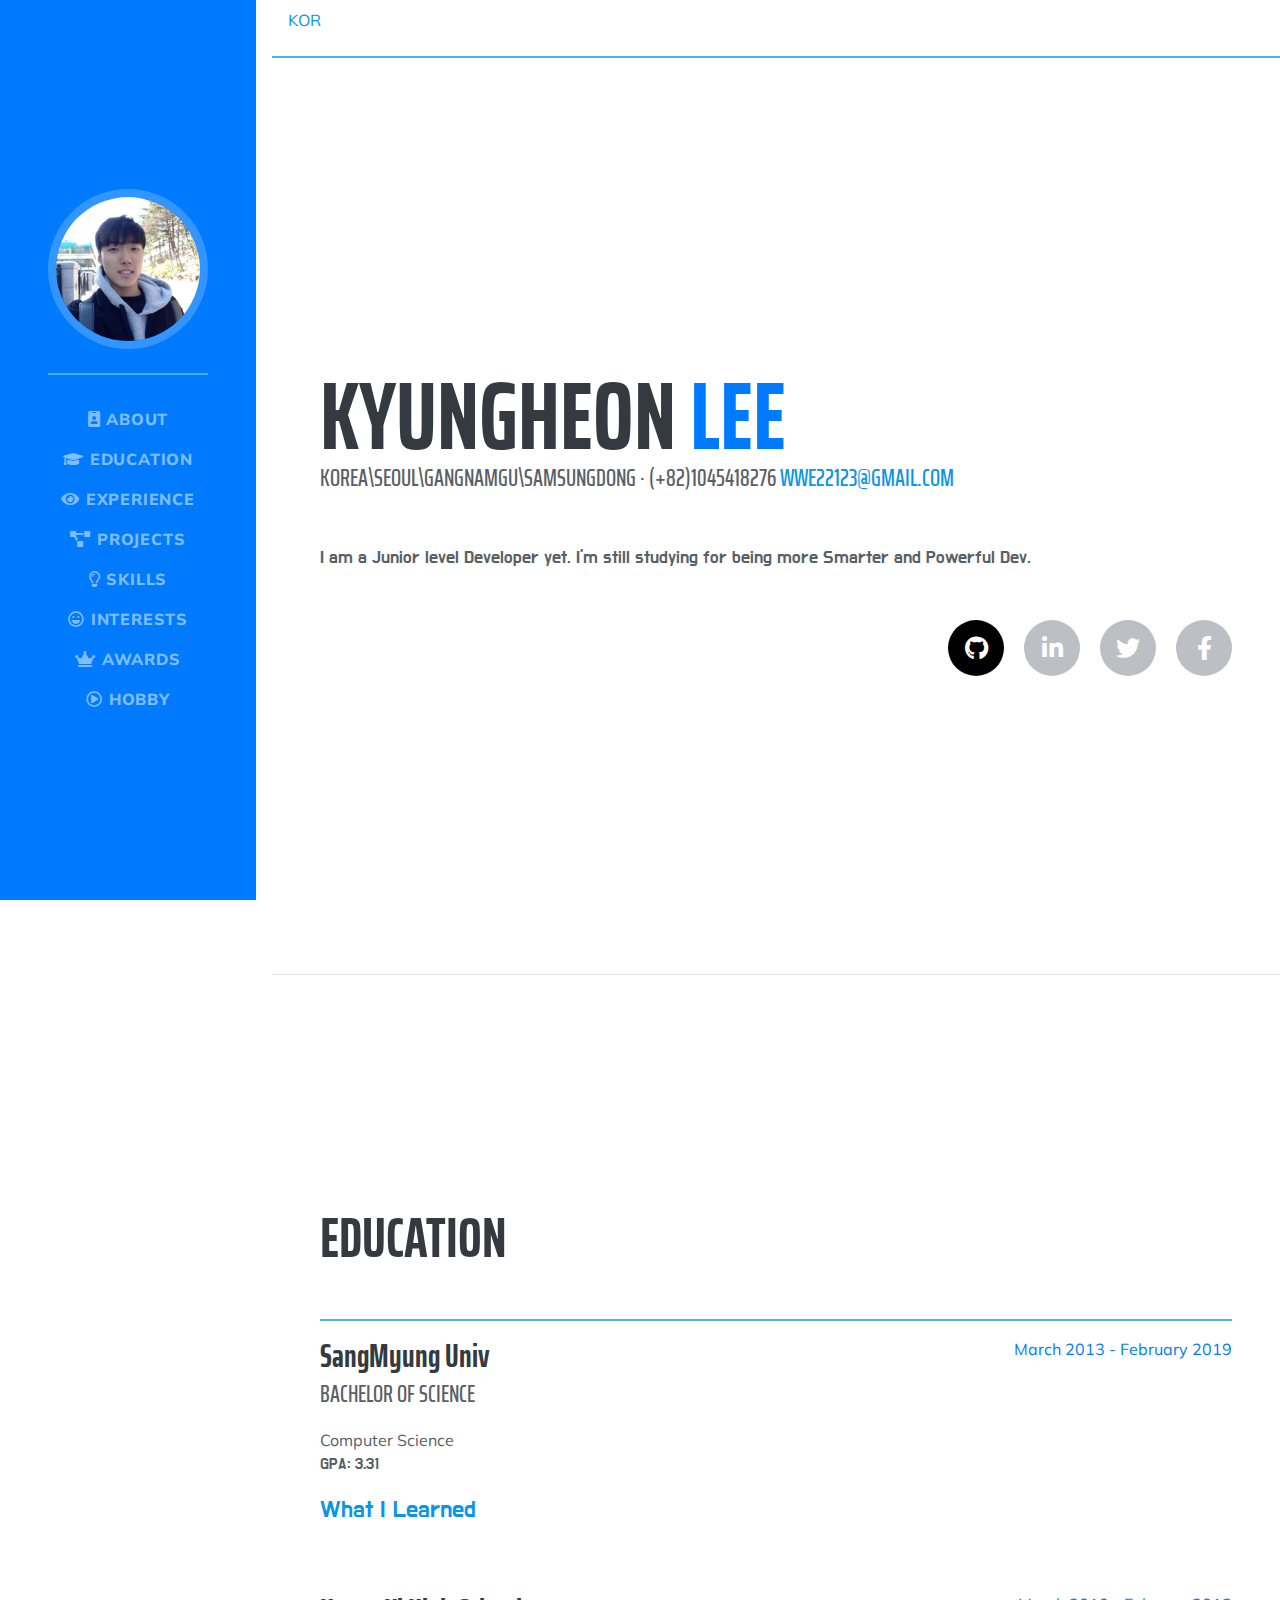
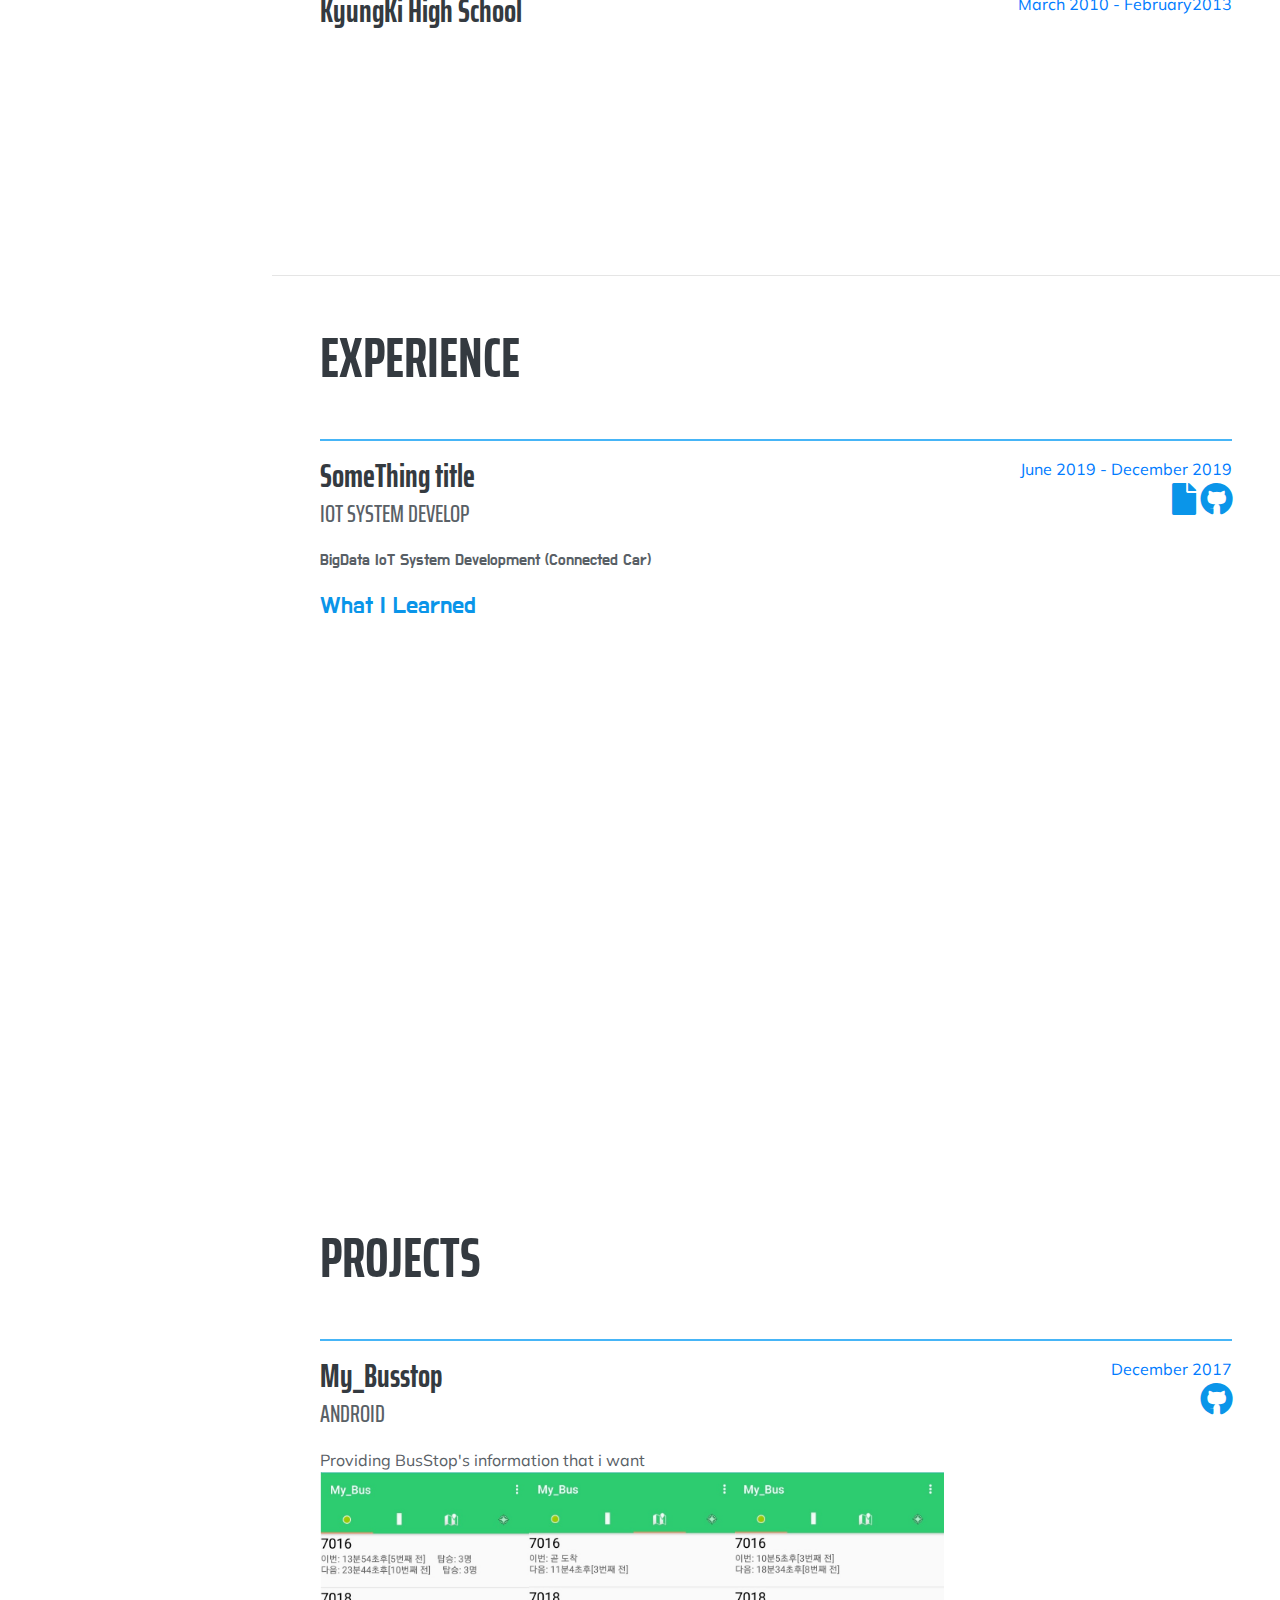
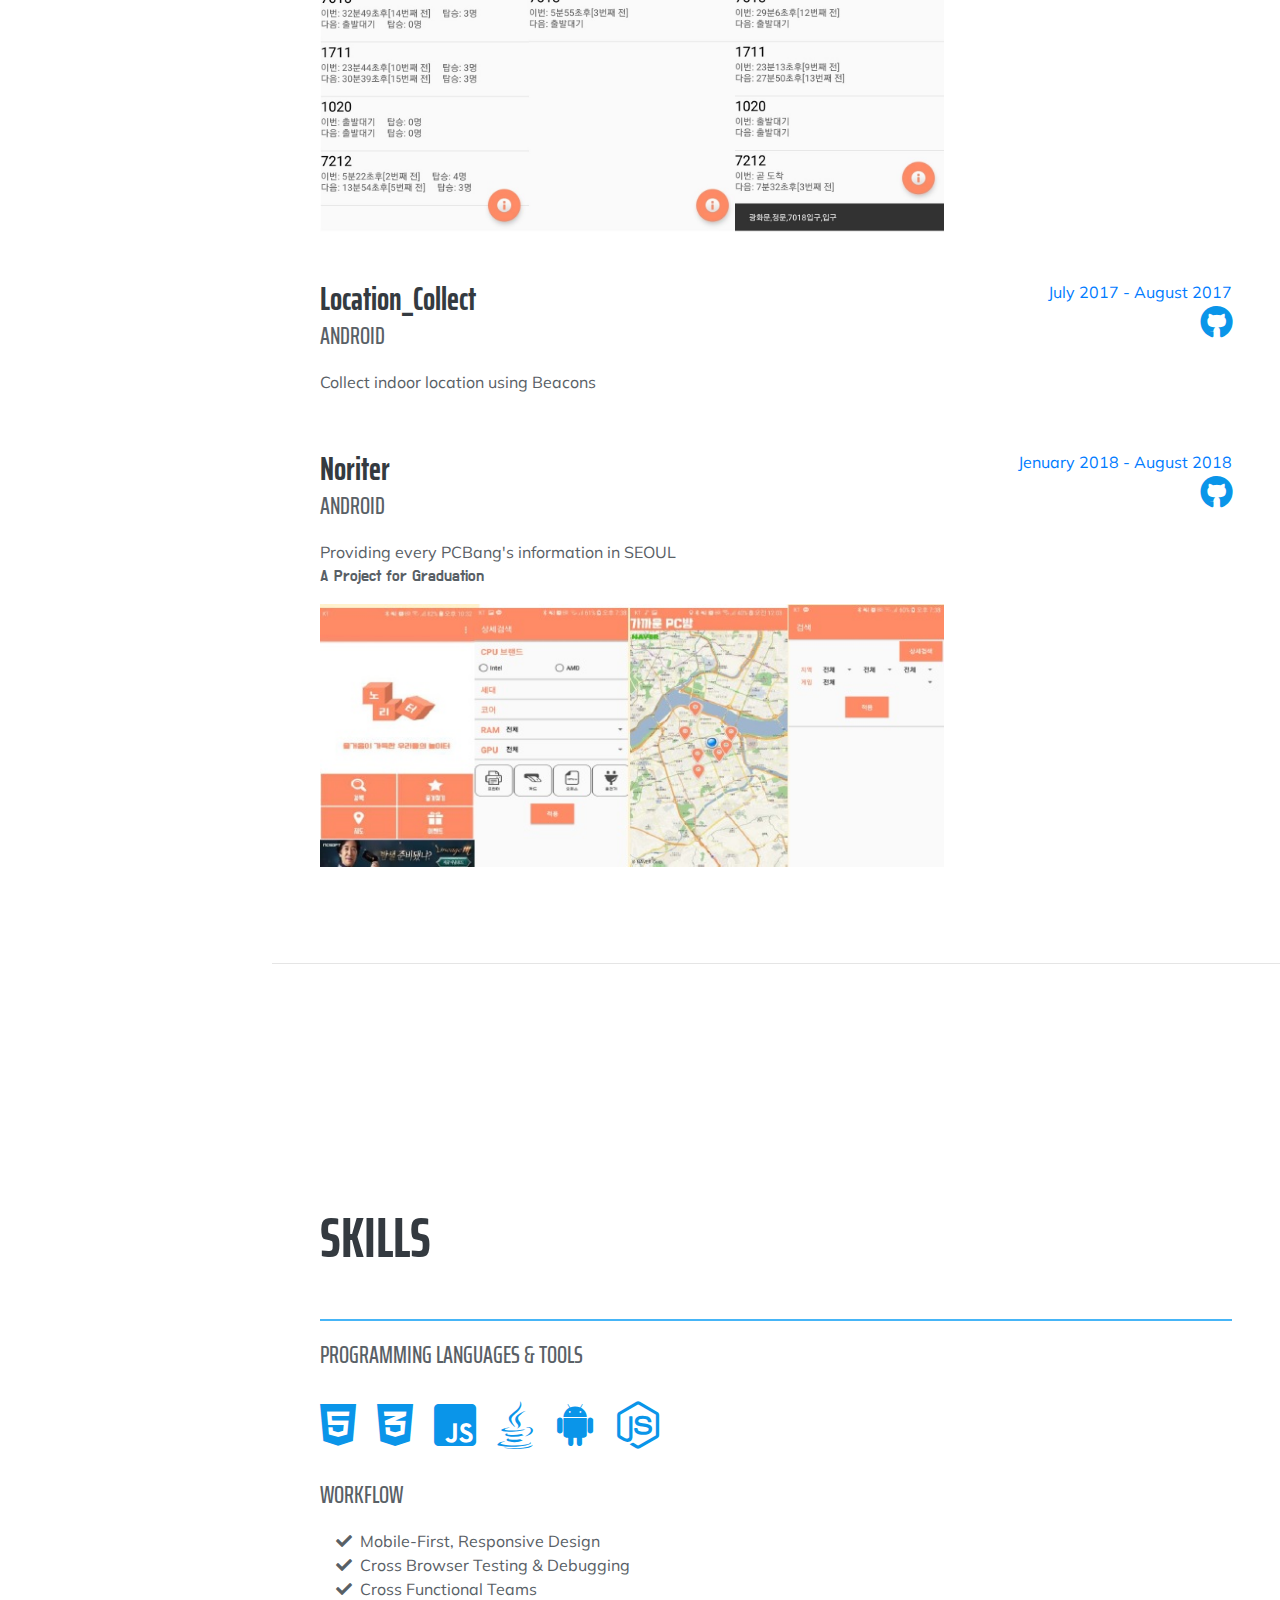
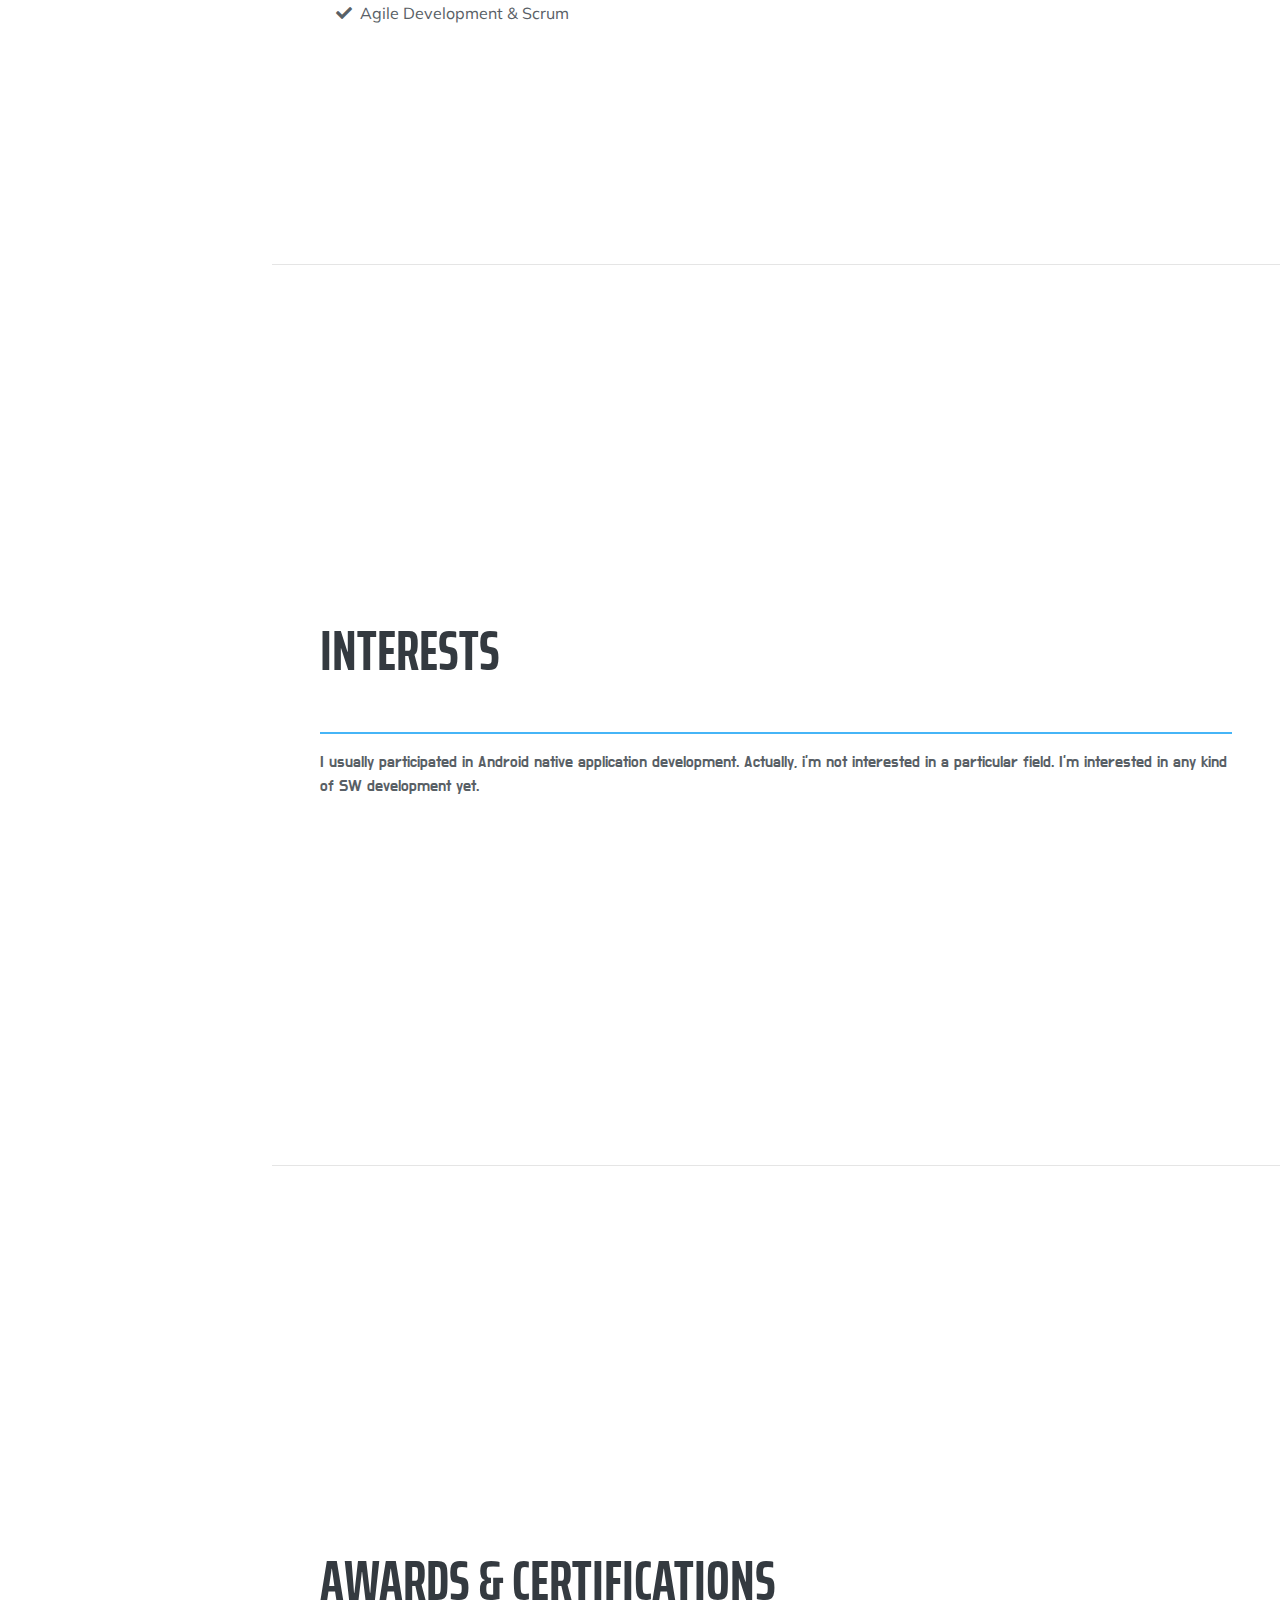
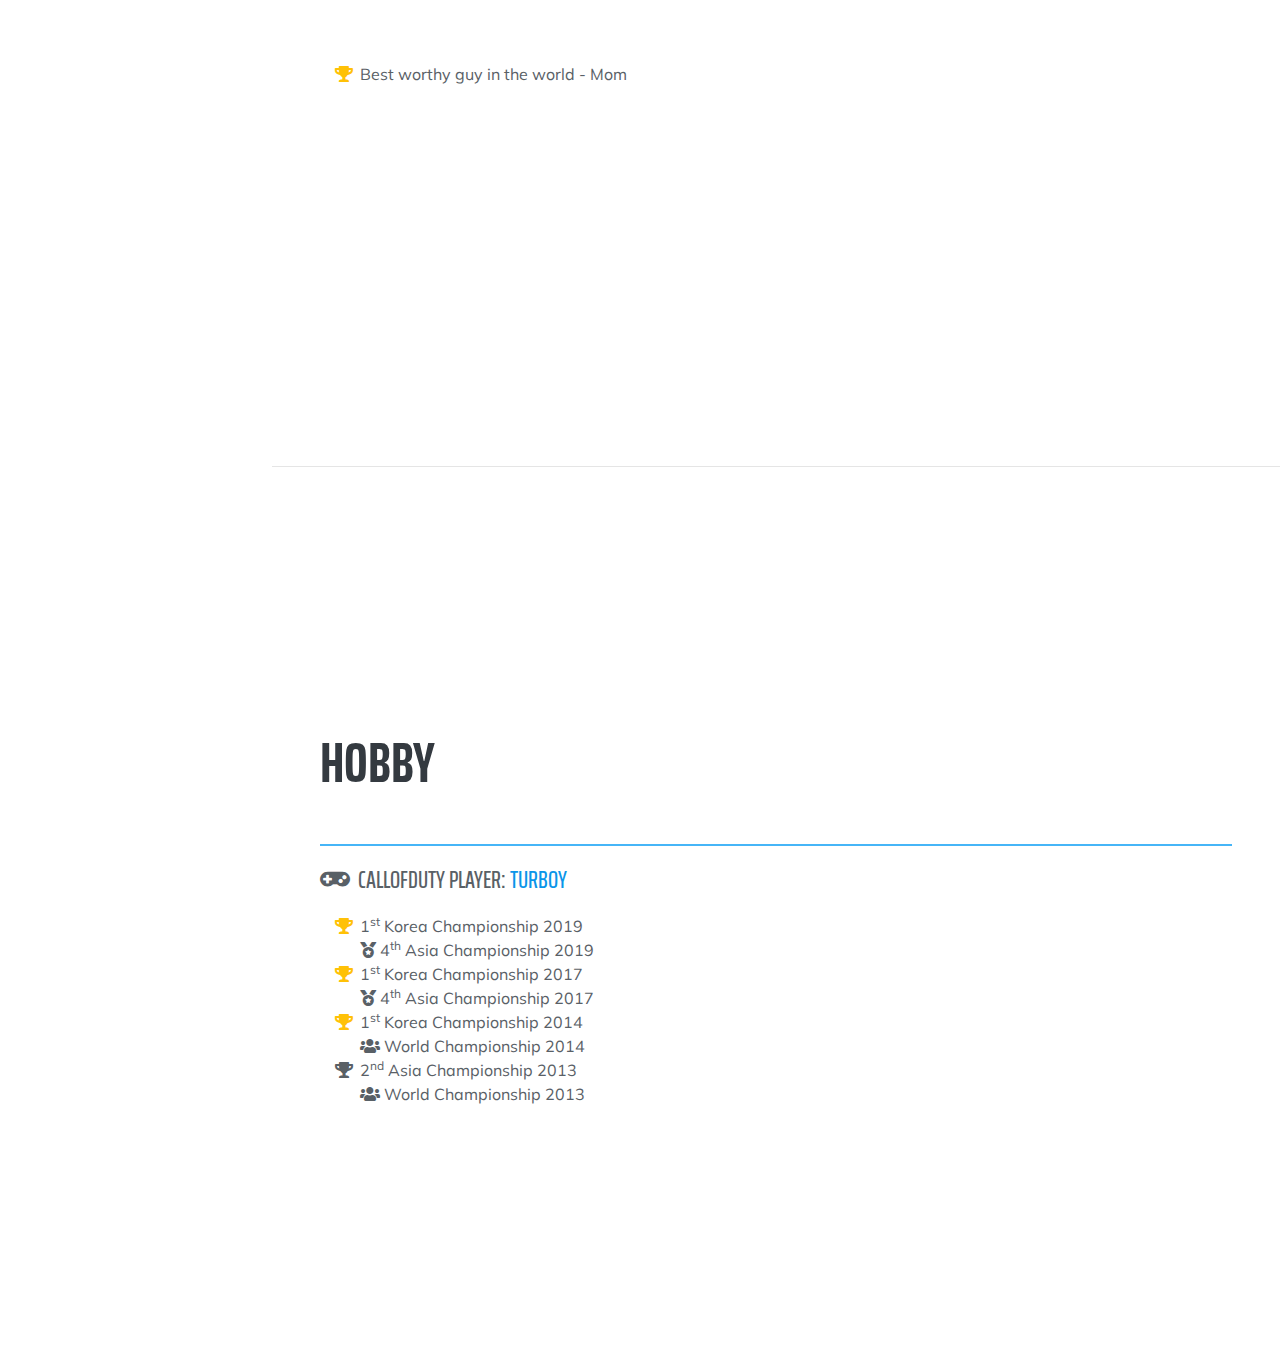
==== commit c99785c4: "포트폴리오 1.01 수정" ====
--- a/index.html
+++ b/index.html
@@ -57,16 +57,17 @@
         <li class="nav-item">
           <a class="nav-link js-scroll-trigger" href="#hobby"><i class="far fa-play-circle"></i> Hobby</a>
         </li>        
-      </ul>  
-          
+      </ul>
     </div>
-    
   </nav>
+  
 
   <div class="container-fluid p-0">
  	<a class="nav-link js-scroll-trigger" href="kor.html">KOR</a>
+ 	<hr class="title-line">   
     <section class="resume-section p-3 p-lg-5 d-flex align-items-center" id="about">
       <div class="w-100">
+      
         <h1 class="mb-0">KyungHeon
           <span class="text-primary">Lee</span>
         </h1>
@@ -75,8 +76,7 @@
         </div>
         <p class="lead mb-5">
         I am a Junior level Developer yet. I'm still studying for being more Smarter and Powerful Dev.
-       
-        </p>
+       </p>
         <div class="social-icons">        
           <a href="https://github.com/wwe221" class="ex-social-icon">
             <i class="fab fa-github" ></i>
@@ -93,10 +93,10 @@
           </a>
         </div>
       </div>
-    </section>   
-
-    <hr class="m-0">
-
+    </section>
+    <hr class="m-0">
+    
+    
     <section class="resume-section p-3 p-lg-5 d-flex align-items-center" id="education">
       <div class="w-100">
         <h2 class="mb-5">Education</h2>
@@ -106,13 +106,20 @@
             <h3 class="mb-0">SangMyung Univ</h3>
             <div class="subheading mb-3">Bachelor of Science</div>
             <div>Computer Science</div>
-            <p>GPA: 3.31</p>
+            <p>GPA: 3.31</p>           
+            <span class="panel">
+          		<p class="panel-Button" onclick="myShowFunction('univpan');" >What I Learned</p>
+				<div id="univpan">
+				<p>
+				<img src="img/spring.png">		
+				</p>
+				</div>
+			</span> 
           </div>
           <div class="resume-date text-md-right">
             <span class="text-primary">March 2013 - February 2019</span>
           </div>
         </div>
-
         <div class="resume-item d-flex flex-column flex-md-row justify-content-between">
           <div class="resume-content">
             <h3 class="mb-0">KyungKi High School</h3>
@@ -124,9 +131,9 @@
           </div>
         </div>
       </div>
-    </section>
+    </section>    
+    <hr class="m-0">
     
-    <hr class="m-0">
 
     <section class="resume-section p-3 p-lg-5 d-flex justify-content-center" id="experience">
       <div class="w-100">
@@ -137,14 +144,15 @@
           <h3 class="mb-0">SomeThing title</h3>
           <div class="subheading mb-3">IoT System Develop</div>
           <p>BigData IoT System Development (Connected Car)</p>
-          <p class="panel" onclick="myShowFunction()" >What I Learned</p>
-		<div id="panel">
+          
+          <span class="panel">
+          <p class="panel-Button" onclick="myShowFunction('iotpan');" >What I Learned</p>
+		<div id="iotpan">
 		<p>
-			Java , MySQL , HTML+CSS+JavaScript
-			
+			Java , MySQL , HTML+CSS+JavaScript			
 		</p>
-		
-	</div>
+		</div>
+		</span>
           </div>
           <div class="resume-date text-md-right">
             <span class="text-primary">June 2019 - December 2019</span>
@@ -244,7 +252,6 @@
           </li>
          
         </ul>
-
         <div class="subheading mb-3">Workflow</div>
         <ul class="fa-ul mb-0">
           <li>
@@ -269,8 +276,9 @@
       <div class="w-100">
         <h2 class="mb-5">Interests</h2>
         <hr class="title-line">
-        <p>Apart from being a web developer, I enjoy most of my time being outdoors. In the winter, I am an avid skier and novice ice climber. During the warmer months here in Colorado, I enjoy mountain biking, free climbing, and kayaking.</p>
-        <p class="mb-0">When forced indoors, I follow a number of sci-fi and fantasy genre movies and television shows, I am an aspiring chef, and I spend a large amount of my free time exploring the latest technology advancements in the front-end web development world.</p>
+        <p> I usually participated in Android native application development.
+        Actually, i'm not interested in a particular field. I'm interested in any kind of SW development yet.</p>
+        <p class="mb-0"></p>
       </div>
     </section>
 
--- a/css/resume.min.css
+++ b/css/resume.min.css
@@ -3,18 +3,20 @@
  * Copyright 2013-2019 Start Bootstrap
  * Licensed under MIT (https://github.com/BlackrockDigital/startbootstrap-resume/blob/master/LICENSE)
  */
+ /* https://marshall-ku.com/262 �����ؼ� �׷����� �־��. */
 @import
 	url('https://fonts.googleapis.com/css?family=Do+Hyeon&display=swap');
 
 :root {
 	myColor: #87CEFA;
 }
-.panel{
+
+.panel-Button{
 	color: #0a95e9;
 	font-size:1.5em;
 	cursor:pointer;
 }
-#panel{
+.panel > div{
 	display:none;
 }
 body {
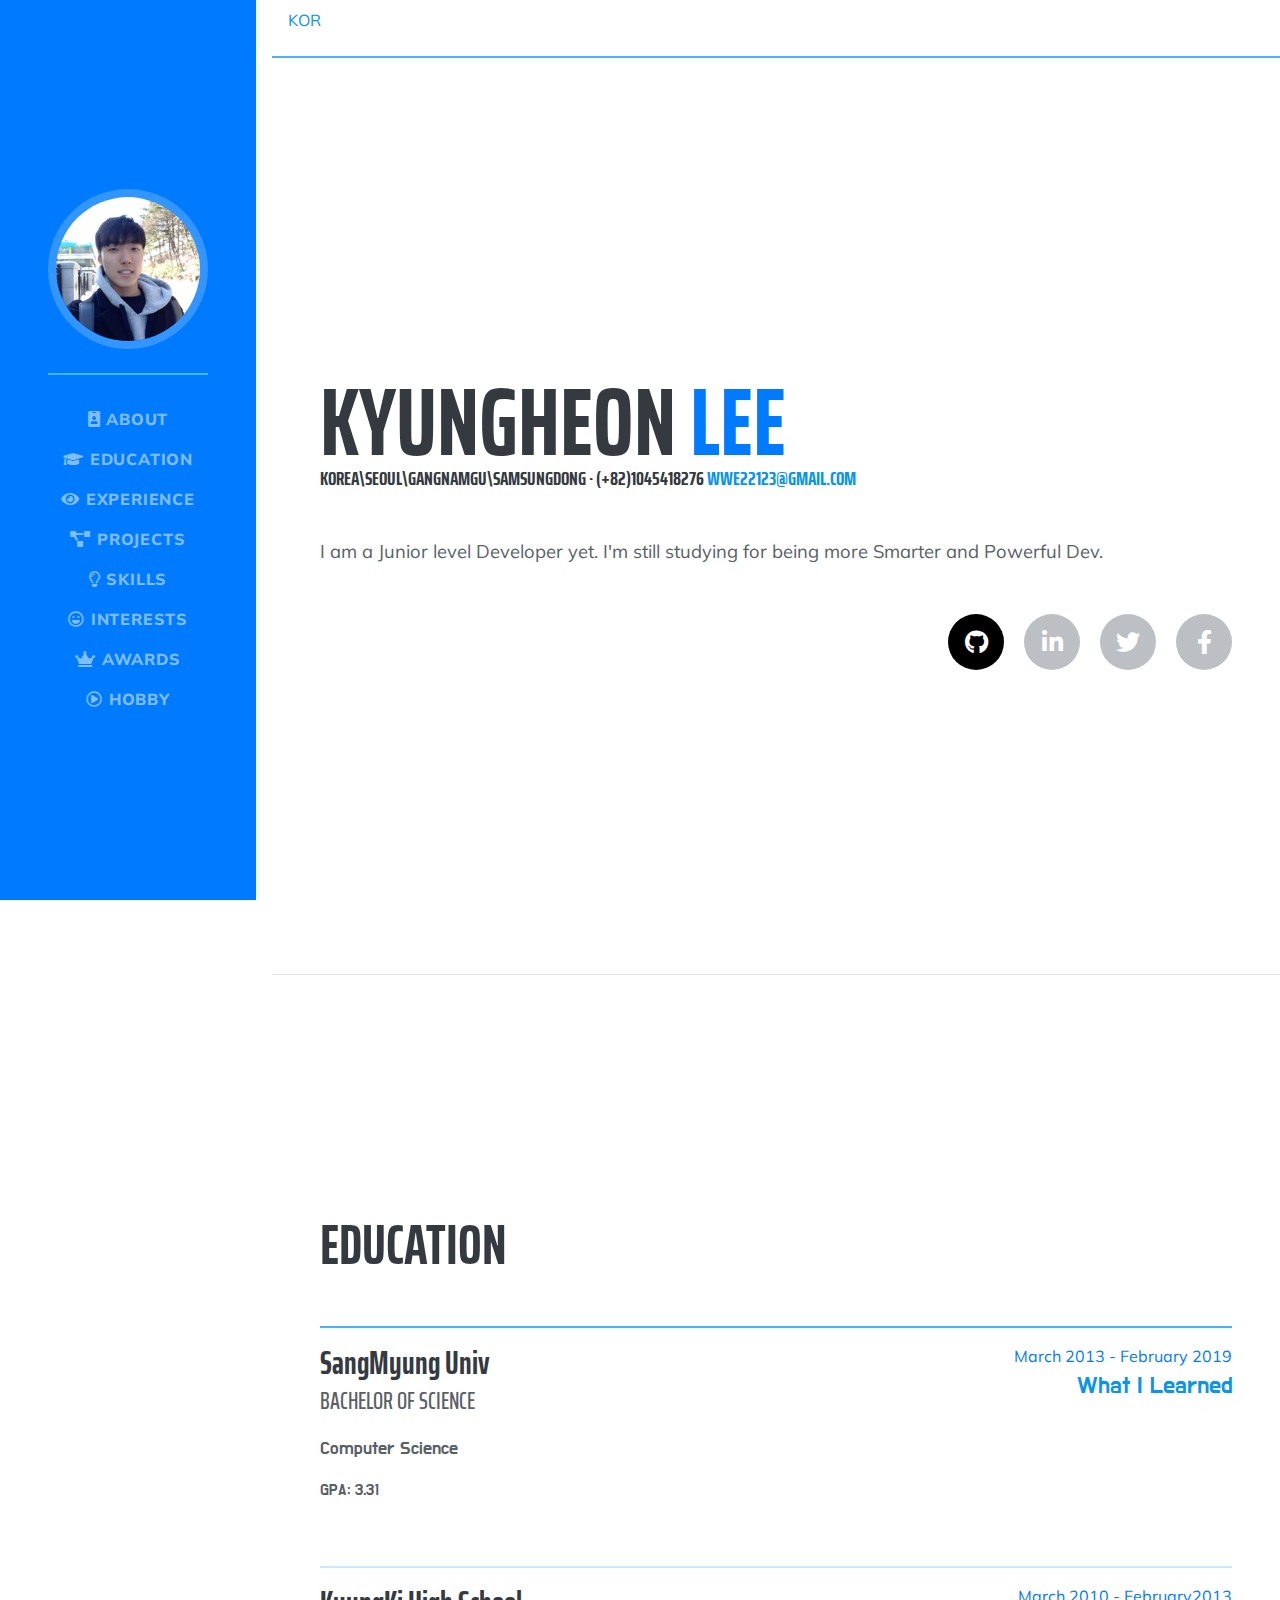
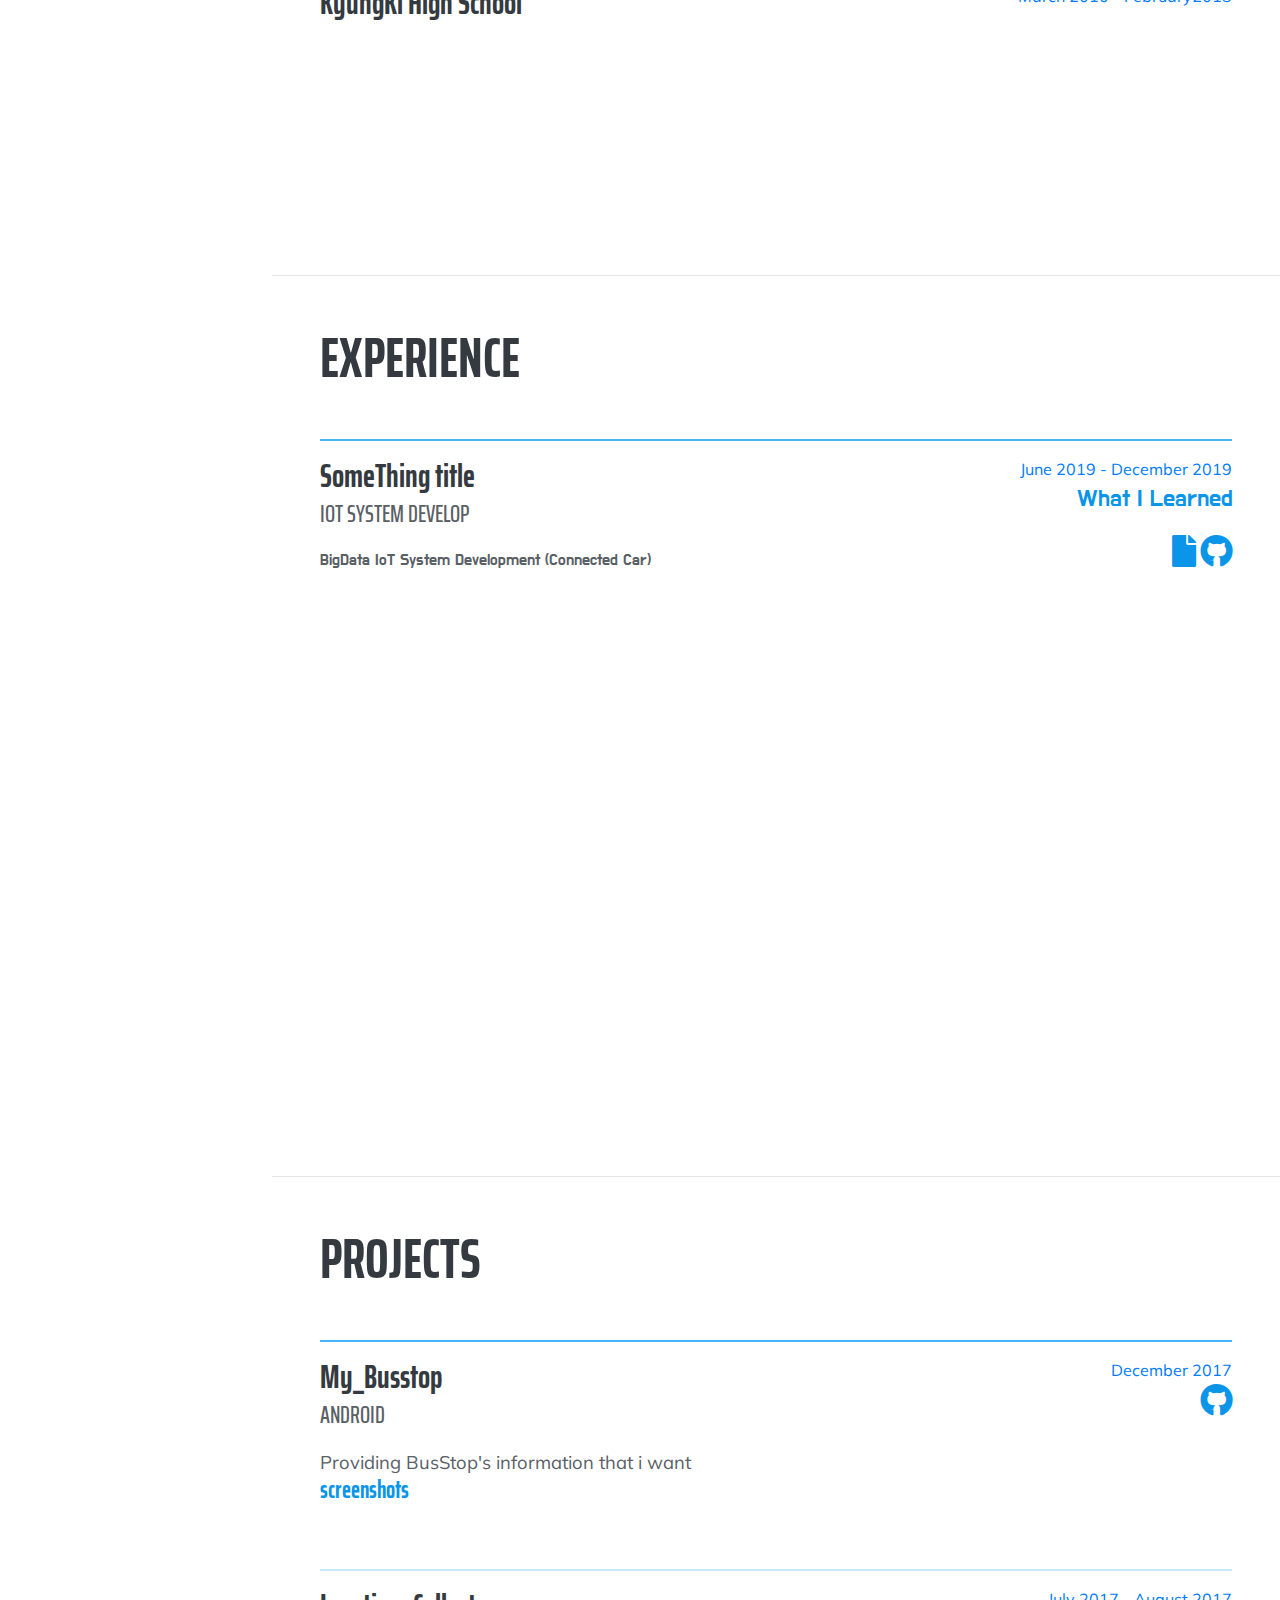
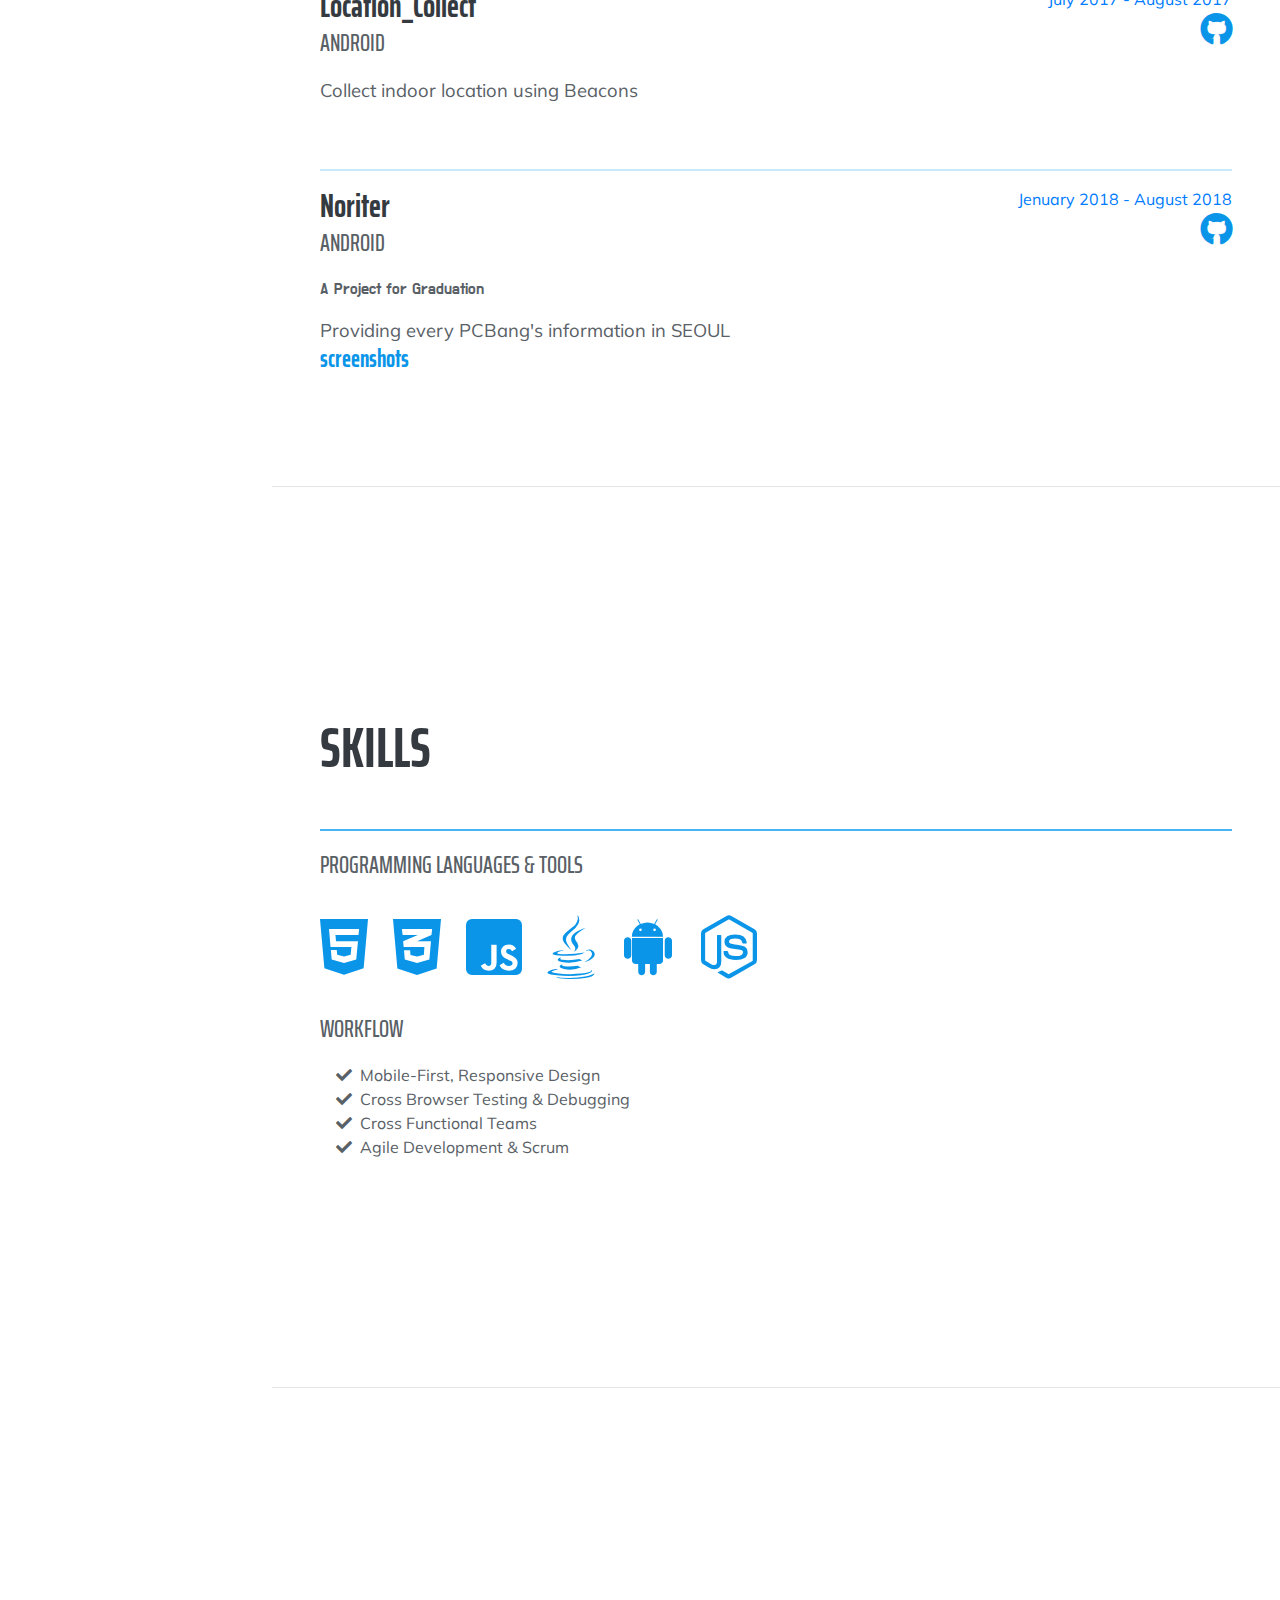
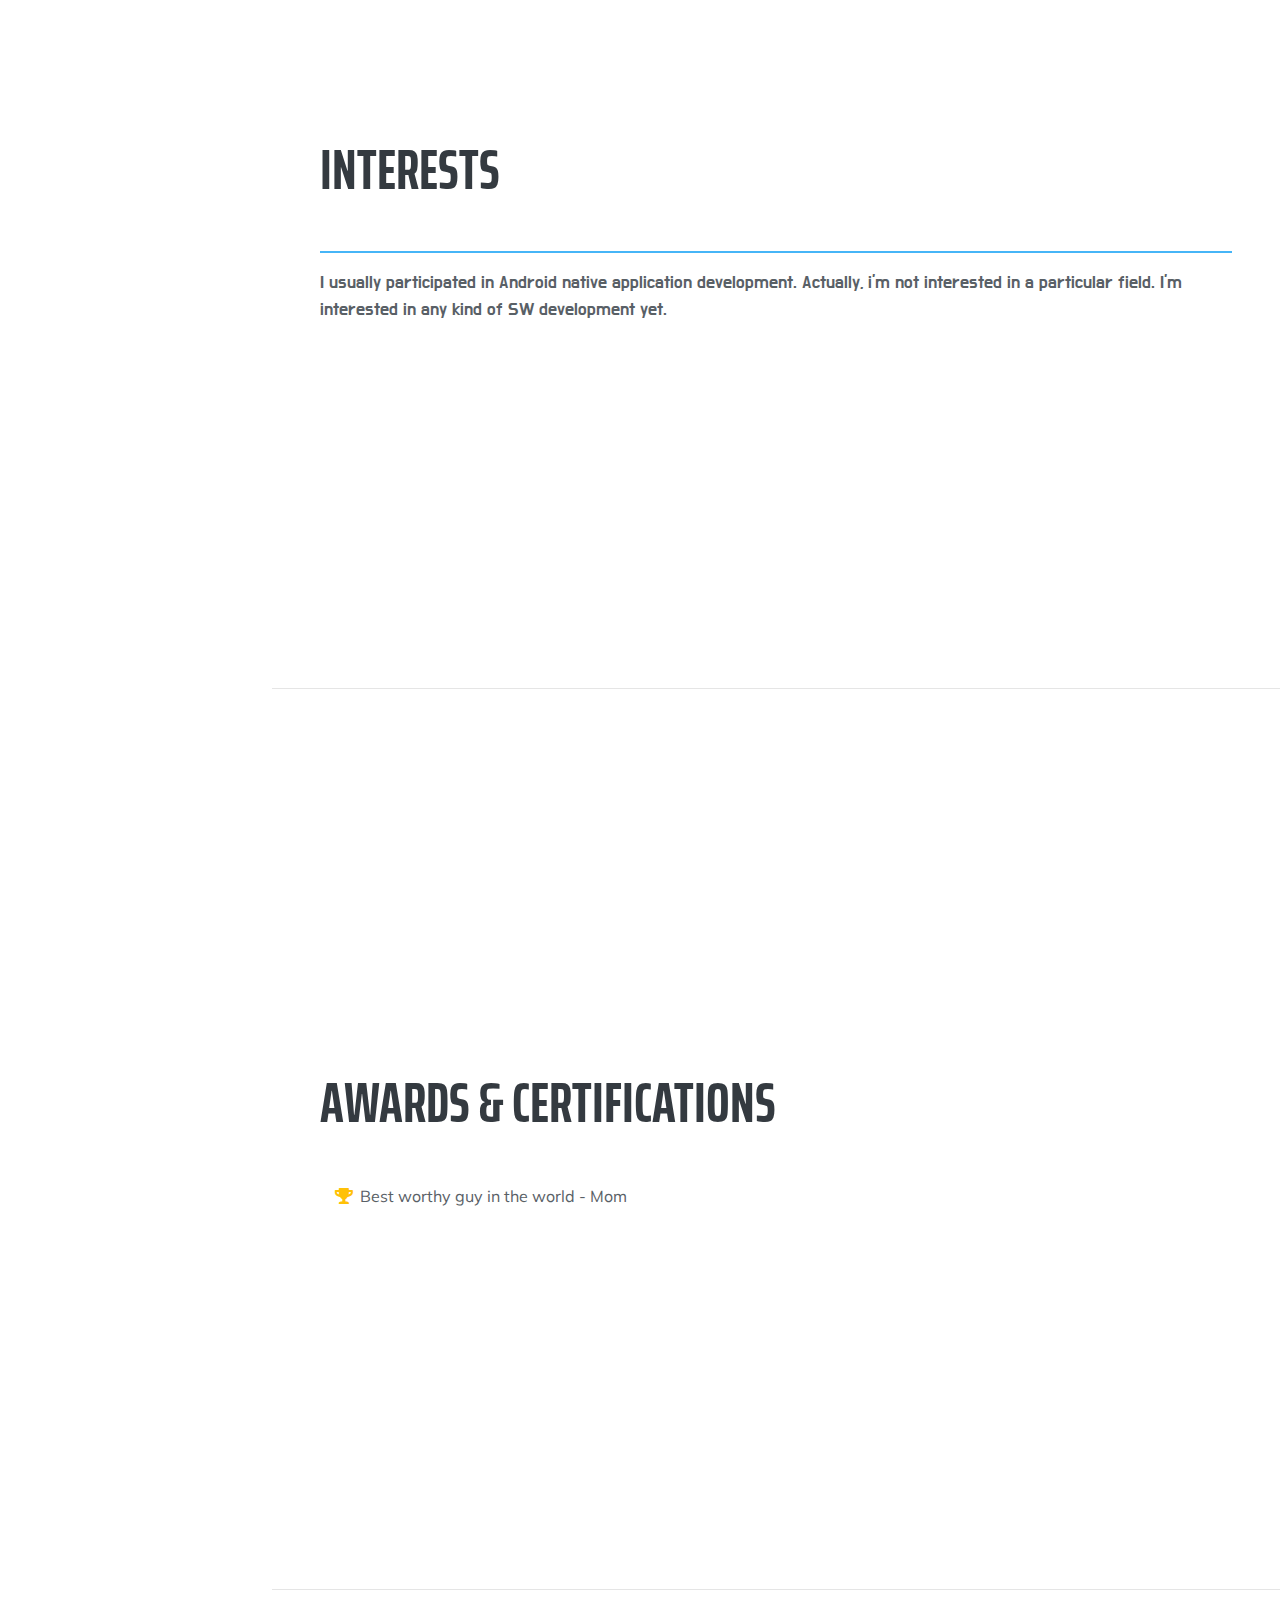
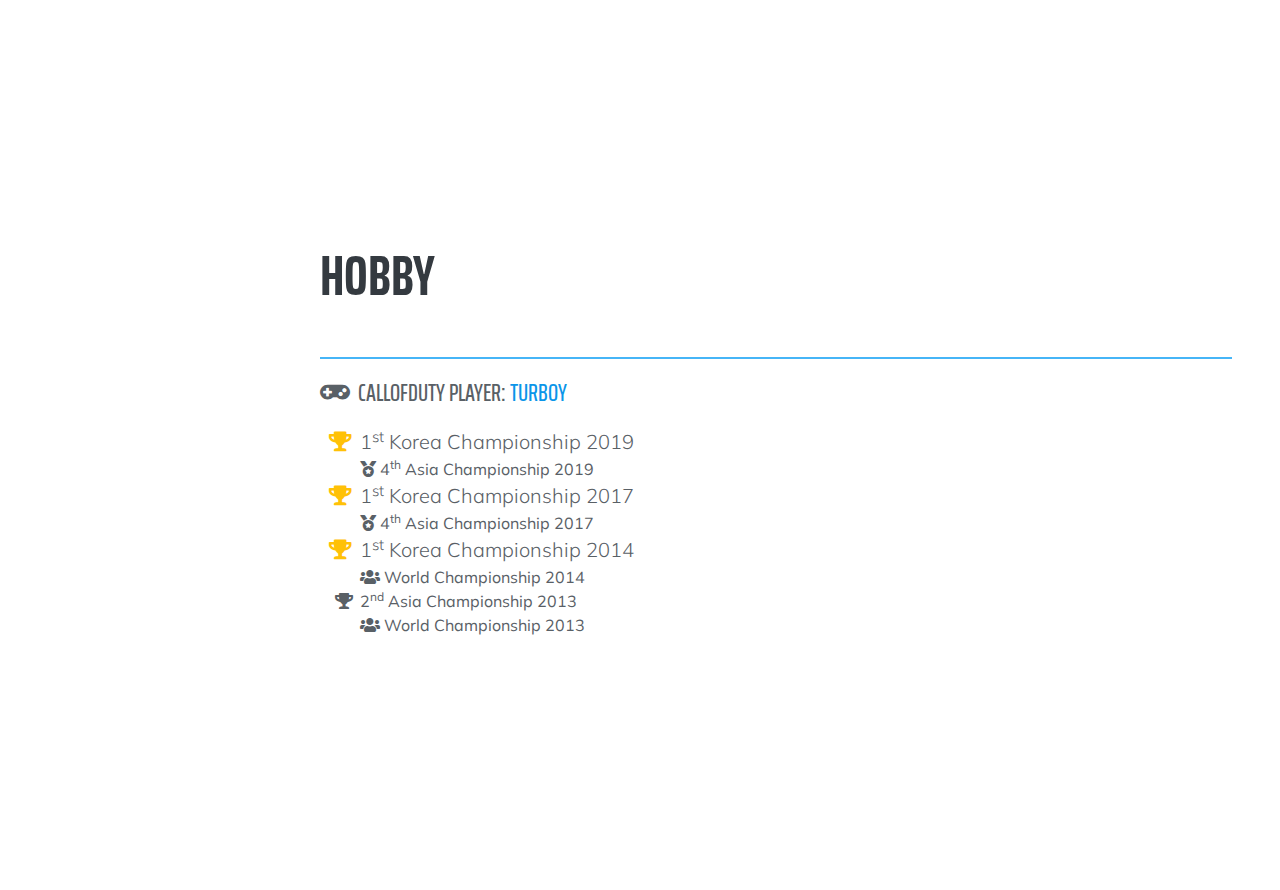
==== commit a1964765: "그래프추가 및 contents-line 추가" ====
--- a/index.html
+++ b/index.html
@@ -66,17 +66,16 @@
  	<a class="nav-link js-scroll-trigger" href="kor.html">KOR</a>
  	<hr class="title-line">   
     <section class="resume-section p-3 p-lg-5 d-flex align-items-center" id="about">
-      <div class="w-100">
-      
+      <div class="w-100">      
         <h1 class="mb-0">KyungHeon
           <span class="text-primary">Lee</span>
         </h1>
-        <div class="subheading mb-5"> KOREA\SEOUL\GangnamGu\SamsungDong · (+82)1045418276
-          <a href="mailto:wwe22123@gmail.com"> wwe22123@gmail.com</a>
-        </div>
-        <p class="lead mb-5">
+        <div class="subheading mb-5"> <h5>KOREA\SEOUL\GangnamGu\SamsungDong · (+82)1045418276
+          <a href="mailto:wwe22123@gmail.com"> wwe22123@gmail.com</a></h5>
+        </div>
+        <div class="lead mb-5">
         I am a Junior level Developer yet. I'm still studying for being more Smarter and Powerful Dev.
-       </p>
+       </div>
         <div class="social-icons">        
           <a href="https://github.com/wwe221" class="ex-social-icon">
             <i class="fab fa-github" ></i>
@@ -100,26 +99,37 @@
     <section class="resume-section p-3 p-lg-5 d-flex align-items-center" id="education">
       <div class="w-100">
         <h2 class="mb-5">Education</h2>
-		<hr class="title-line">
+		<hr class="title-line">		
         <div class="resume-item d-flex flex-column flex-md-row justify-content-between mb-5">
           <div class="resume-content">
             <h3 class="mb-0">SangMyung Univ</h3>
             <div class="subheading mb-3">Bachelor of Science</div>
-            <div>Computer Science</div>
+            <p class="lead">Computer Science</p>
             <p>GPA: 3.31</p>           
-            <span class="panel">
-          		<p class="panel-Button" onclick="myShowFunction('univpan');" >What I Learned</p>
-				<div id="univpan">
-				<p>
-				<img src="img/spring.png">		
-				</p>
+            <div class="panel">          		
+				<div id="univpan">				
+					<div class="graph-wrapper" >
+						<ul class="graph">
+							<li class="bar1 p-100">
+								<span style="float:right;">
+									<img src="img/spring.png" style="width:30px; height:100%">
+								</span>
+							</li>
+							<li class="bar2 p-75"></li>
+							<li class="bar3 p-35"></li>
+							<li class="bar4 p-35"></li>
+							<li class="bar5 p-15"></li>
+						</ul>
+					</div>				
 				</div>
-			</span> 
+			</div> 
           </div>
           <div class="resume-date text-md-right">
             <span class="text-primary">March 2013 - February 2019</span>
-          </div>
-        </div>
+            <p class="panel-Button" onclick="myShowFunction('univpan');" >What I Learned</p>
+          </div>
+        </div>
+        <hr class="contents-line">
         <div class="resume-item d-flex flex-column flex-md-row justify-content-between">
           <div class="resume-content">
             <h3 class="mb-0">KyungKi High School</h3>
@@ -144,18 +154,17 @@
           <h3 class="mb-0">SomeThing title</h3>
           <div class="subheading mb-3">IoT System Develop</div>
           <p>BigData IoT System Development (Connected Car)</p>
-          
-          <span class="panel">
-          <p class="panel-Button" onclick="myShowFunction('iotpan');" >What I Learned</p>
-		<div id="iotpan">
-		<p>
-			Java , MySQL , HTML+CSS+JavaScript			
-		</p>
-		</div>
-		</span>
+          <span class="panel">          
+			<div id="iotpan">
+			<p>
+				Java , MySQL , HTML+CSS+JavaScript			
+			</p>
+			</div>
+		  </span>
           </div>
           <div class="resume-date text-md-right">
             <span class="text-primary">June 2019 - December 2019</span>
+            <p class="panel-Button" onclick="myShowFunction('iotpan');" >What I Learned</p>
             <h3>
             <a href="#experience" onclick="window.open('file:curri.pdf')" >
             <i class="fas fa-file"></i></a>
@@ -166,6 +175,7 @@
 
       </div>
     </section>
+   <hr class="m-0">
    
     <section class="resume-section p-3 p-lg-5 d-flex align-items-center" id="projects">
       <div class="w-100">
@@ -175,24 +185,28 @@
           <div class="resume-content">
             <h3 class="mb-0">My_Busstop</h3>
             <div class="subheading mb-3">android</div>
-            <div>Providing BusStop's information that i want</div>
-             <a href="#projects" onclick="window.open('img/mybus.jpg','window_name','width=800,height=450,location=no,status=no,scrollbars=yes');">
-             <img class="img-fluid" src="img/mybus.jpg" alt="">
-             </a>
-            
-          </div>
+            <div class="lead">Providing BusStop's information that i want</div>
+            <span class="panel">
+   				<h5 class="panel-Button" onclick="myShowFunction('buspan');" > screenshots</h5>      
+				<div id="buspan">			
+			 	<a href="#projects" onclick="window.open('img/mybus.jpg','window_name','width=800,height=450,location=no,status=no,scrollbars=yes');">
+             	<img class="img-fluid" src="img/mybus.jpg" alt="">
+             	</a>
+				</div>
+		  	</span>
+		  </div>
           <div class="resume-date text-md-right"> 
             <span class="text-primary">December 2017</span>
            <h3><a href="#projects" onclick="window.open('https://github.com/wwe221/PJs')" >
             <i class="fab fa-github"></i></a></h3>
           </div>
         </div>
-        
+        <hr class="contents-line">
         <div class="resume-item d-flex flex-column flex-md-row justify-content-between mb-5">
           <div class="resume-content">
             <h3 class="mb-0">Location_Collect</h3>
             <div class="subheading mb-3">android</div>
-            <div>Collect indoor location using Beacons</div>
+            <div class="lead">Collect indoor location using Beacons</div>
             <h4>         
             </h4>
           </div>
@@ -202,15 +216,22 @@
             <i class="fab fa-github"></i></a></h3>
           </div>
         </div>        
+        <hr class="contents-line">
         <div class="resume-item d-flex flex-column flex-md-row justify-content-between mb-5">
           <div class="resume-content">
             <h3 class="mb-0">Noriter</h3>
             <div class="subheading mb-3">Android</div>
-            <div>Providing every PCBang's information in SEOUL</div> 
             <p>A Project for Graduation</p>
-            <a onclick="window.open('img/noriter.jpg','window_name','width=600,height=300,location=no,status=no,scrollbars=yes');">
-            <img class="img-fluid" src="img/noriter.jpg" alt="">
-            </a>          
+            <div class="lead">Providing every PCBang's information in SEOUL</div> 
+            <span class="panel">
+   				<h5 class="panel-Button" onclick="myShowFunction('noripan');" > screenshots</h5>      
+				<div id="noripan">			
+			 	<a onclick="window.open('img/noriter.jpg','window_name','width=600,height=300,location=no,status=no,scrollbars=yes');">
+            		<img class="img-fluid" src="img/noriter.jpg" alt="">
+            	</a>   
+				</div>
+		  	</span>
+                   
           </div>
           <div class="resume-date text-md-right">
             <span class="text-primary">Jenuary 2018 - August 2018</span>
@@ -276,7 +297,7 @@
       <div class="w-100">
         <h2 class="mb-5">Interests</h2>
         <hr class="title-line">
-        <p> I usually participated in Android native application development.
+        <p class="lead"> I usually participated in Android native application development.
         Actually, i'm not interested in a particular field. I'm interested in any kind of SW development yet.</p>
         <p class="mb-0"></p>
       </div>
@@ -304,19 +325,19 @@
         <hr class="title-line">
         <div class="subheading mb-3"><i class="fas fa-gamepad"></i>&nbsp; CallofDuty Player: <a href="https://cod-esports.gamepedia.com/Turbo">Turboy</a></div>
         <ul class="fa-ul mb-0">
-          <li>
+          <li class="lead">
           	<span> <i class="fa-li fa fa-trophy text-warning"></i></span>
             1<sup>st</sup> Korea Championship 2019</li>
           <li>
             <i class="fas fa-medal"></i>
             4<sup>th</sup> Asia Championship 2019</li>	
-          <li>
+          <li class="lead">
           	<span> <i class="fa-li fa fa-trophy text-warning"></i></span>
             1<sup>st</sup> Korea Championship 2017</li>
           <li>
             <i class="fas fa-medal"></i>
             4<sup>th</sup> Asia Championship 2017</li>
-            <li>
+            <li class="lead">
           	<span> <i class="fa-li fa fa-trophy text-warning"></i></span>
             1<sup>st</sup> Korea Championship 2014</li>
           <li>
--- a/css/resume.min.css
+++ b/css/resume.min.css
@@ -1,4 +1,4 @@
-/*!
+﻿/*!
  * Start Bootstrap - Resume v5.0.7 (https://startbootstrap.com/template-overviews/resume)
  * Copyright 2013-2019 Start Bootstrap
  * Licensed under MIT (https://github.com/BlackrockDigital/startbootstrap-resume/blob/master/LICENSE)
@@ -16,6 +16,9 @@
 	font-size:1.5em;
 	cursor:pointer;
 }
+.panel-Button:hover{
+	color: #87CEFA
+}
 .panel > div{
 	display:none;
 }
@@ -40,7 +43,8 @@
 		'Apple Color Emoji', 'Segoe UI Emoji', 'Segoe UI Symbol',
 		'Noto Color Emoji', 'Do Hyeon', sans-serif;
 	font-weight: 700;
-	color: #343a40
+	color: #343a40;
+	margin-bottom: 1rem;
 }
 
 h1 {
@@ -62,7 +66,11 @@
 	font-size: 1.15rem;
 	font-weight: 400
 }
-
+div.lead{
+	font-size: 1.15rem;
+	font-weight: 400
+	
+}
 p {
 	font-family: 'Do Hyeon', sans-serif;
 }
@@ -109,7 +117,7 @@
 }
 
 .dev-icons {
-	font-size: 3rem;
+	font-size: 4rem;
 }
 
 .list-inline-item {
@@ -235,6 +243,10 @@
 hr.title-line{
 	border:1px solid #46b5f7;	
 }
+hr.contents-line{
+	border:1px solid #46b5f7;
+	opacity: 0.3;
+}
 .bg-primary {
 	background-color: myColor !important
 }
@@ -249,4 +261,176 @@
 
 a:active, a:focus, a:hover {
 	color: #87CEFA
+}
+/*  */
+@keyframes p-5{from{width:0}to{width:5%}}@keyframes p-10{from{width:0}to{width:10%}}@keyframes p-15{from{width:0}to{width:15%}}@keyframes p-20{from{width:0}to{width:20%}}@keyframes p-25{from{width:0}to{width:25%}}@keyframes p-30{from{width:0}to{width:30%}}@keyframes p-35{from{width:0}to{width:35%}}@keyframes p-40{from{width:0}to{width:40%}}@keyframes p-45{from{width:0}to{width:45%}}@keyframes p-50{from{width:0}to{width:50%}}@keyframes p-55{from{width:0}to{width:55%}}@keyframes p-60{from{width:0}to{width:60%}}@keyframes p-65{from{width:0}to{width:65%}}@keyframes p-70{from{width:0}to{width:70%}}@keyframes p-75{from{width:0}to{width:75%}}@keyframes p-80{from{width:0}to{width:80%}}@keyframes p-85{from{width:0}to{width:85%}}@keyframes p-90{from{width:0}to{width:90%}}@keyframes p-95{from{width:0}to{width:95%}}
+@keyframes p-100{from{width:0}to{width:100%}}
+
+li.p-5{width:5%;animation:p-5 .1s}
+li.p-10{width:10%;animation:p-10 .2s}li.p-15{width:15%;animation:p-15 .3s}li.p-20{width:20%;animation:p-20 .4s}li.p-25{width:25%;animation:p-25 .5s}li.p-30{width:30%;animation:p-30 .6s}li.p-35{width:35%;animation:p-35 .7s}li.p-40{width:40%;animation:p-40 .8s}li.p-45{width:45%;animation:p-45 .9s}li.p-50{width:50%;animation:p-50 1s}li.p-55{width:55%;animation:p-55 1.1s}li.p-60{width:60%;animation:p-60 1.2s}li.p-65{width:65%;animation:p-65 1.3s}li.p-70{width:70%;animation:p-70 1.4s}li.p-75{width:75%;animation:p-75 1.5s}li.p-80{width:80%;animation:p-80 1.6s}li.p-85{width:85%;animation:p-85 1.7s}li.p-90{width:90%;animation:p-90 1.8s}li.p-95{width:95%;animation:p-95 1.9s}li.p-100{width:100%;animation:p-100 2s}
+
+/* li.p-5::before{content:"5%"}li.p-10::before{content:"10%"}li.p-15::before{content:"15%"}li.p-20::before{content:"20%"}li.p-25::before{content:"25%"}li.p-30::before{content:"30%"}li.p-35::before{content:"35%"}li.p-40::before{content:"40%"}li.p-45::before{content:"45%"}li.p-50::before{content:"50%"}li.p-55::before{content:"55%"}li.p-60::before{content:"60%"}li.p-65::before{content:"65%"}li.p-70::before{content:"70%"}li.p-75::before{content:"75%"}li.p-80::before{content:"80%"}li.p-85::before{content:"85%"}li.p-90::before{content:"90%"}li.p-95::before{content:"95%"}
+li.p-100::before{content:"100%"} */
+
+
+.percent-indicator .per-0::before{content:'0%'}
+.percent-indicator .per-20::before{content:'20%'}
+.percent-indicator .per-40::before{content:'40%'}
+.percent-indicator .per-60::before{content:'60%'}
+.percent-indicator .per-80::before{content:'80%'}
+.percent-indicator .per-100::before{content:'100%'}
+
+.graph-wrapper>*{
+	padding: 0 0 0 0;
+}
+
+.graph-wrapper {
+  position: relative;  
+  border:1px solid #ffffff;
+  width:50vw;
+  margin:auto;
+  opacity: 1;
+}
+
+.graph-wrapper h1 {
+  position: absolute;
+  left:50%;
+  transform: translateX(-50%);
+  top:-15px;
+  margin:0;
+  margin-bottom:15px;
+  padding:0 10px;
+  font-size:30px;
+  background:#fff;
+  line-height:30px
+}
+
+
+.graph {
+  position: relative;
+  margin:0 auto;
+  padding:0 0;
+  list-style:none;
+  z-index: 2
+}
+
+.graph>li {
+  margin-bottom:7px;
+  padding:8px 5px;
+  background:black;
+  color:white;
+  text-align: left;
+  border-radius: 10px 10px 10px 10px;
+}
+/* 
+.graph>li::before,.graph>li:hover::after {
+  display:none
+} */
+.graph>li::after,
+.graph>li:hover::before {
+  display:block
+}
+.graph-wrapper>.graph>.bar1{	
+	background: linear-gradient( to right, #f69439 99%, #87CEFA);
+}
+.graph-wrapper>.graph>.bar2{
+	
+	background: linear-gradient( to right, #ff3f3f 99%, #87CEFA);
+}
+.graph-wrapper>.graph>.bar3{
+	background:linear-gradient( to right, red 99%, #87CEFA);
+}
+.graph-wrapper>.graph>.bar4{
+	background:linear-gradient( to right, red 99%, #87CEFA);
+}
+.graph-wrapper>.graph>.bar5{
+	background:linear-gradient( to right, red 99%, #87CEFA);;
+}
+li.bar1::after {
+  content:"java";
+}
+li.bar1:hover::after {
+  content:"100%";
+}
+li.bar2::after {
+  content: "SQL";
+}
+
+li.bar3::after {
+  content:"item3"
+}
+
+li.bar4::after {
+  content:"item4";
+  
+}
+
+li.bar5::after {
+  content:"item5"
+}
+
+.percent-indicator div::after {
+  top:21px
+}
+
+.percent-indicator .per-0::after {
+  content:'Bronze'
+}
+
+.percent-indicator .per-20::after {
+  content:'Silver'
+}
+
+.percent-indicator .per-40::after {
+  content:'Gold'
+}
+
+.percent-indicator .per-60::after {
+  content:'Platinum'
+}
+
+.percent-indicator .per-80::after {
+  content:'Diamond'
+}
+
+.percent-indicator .per-100::after {
+  content:'Challenger'
+}
+
+.percent-indicator {
+  position:absolute;
+  top:0;
+  right:25px;
+  left:25px;
+  bottom:0;
+  display:flex;
+  justify-content: space-between;
+  width:calc(100% - 50px);
+  padding:50px 20px
+}
+
+.percent-indicator div {
+  position:relative;
+  width:0;
+  margin-left:-1px;
+  border-left:1px dashed #aaa
+}
+
+.percent-indicator .per-0 {
+  transform: translateX(1px)
+}
+
+.percent-indicator div::before, .percent-indicator div::after {
+  position: absolute;
+  left:50%;
+  transform: translateX(-50%);
+  padding-bottom:5px;
+  font-size:16px;
+  line-height:16px;
+  background:#fff
+}
+@media screen and (max-width:640px) {
+  .percent-indicator div::after {
+    display:none
+  }
 }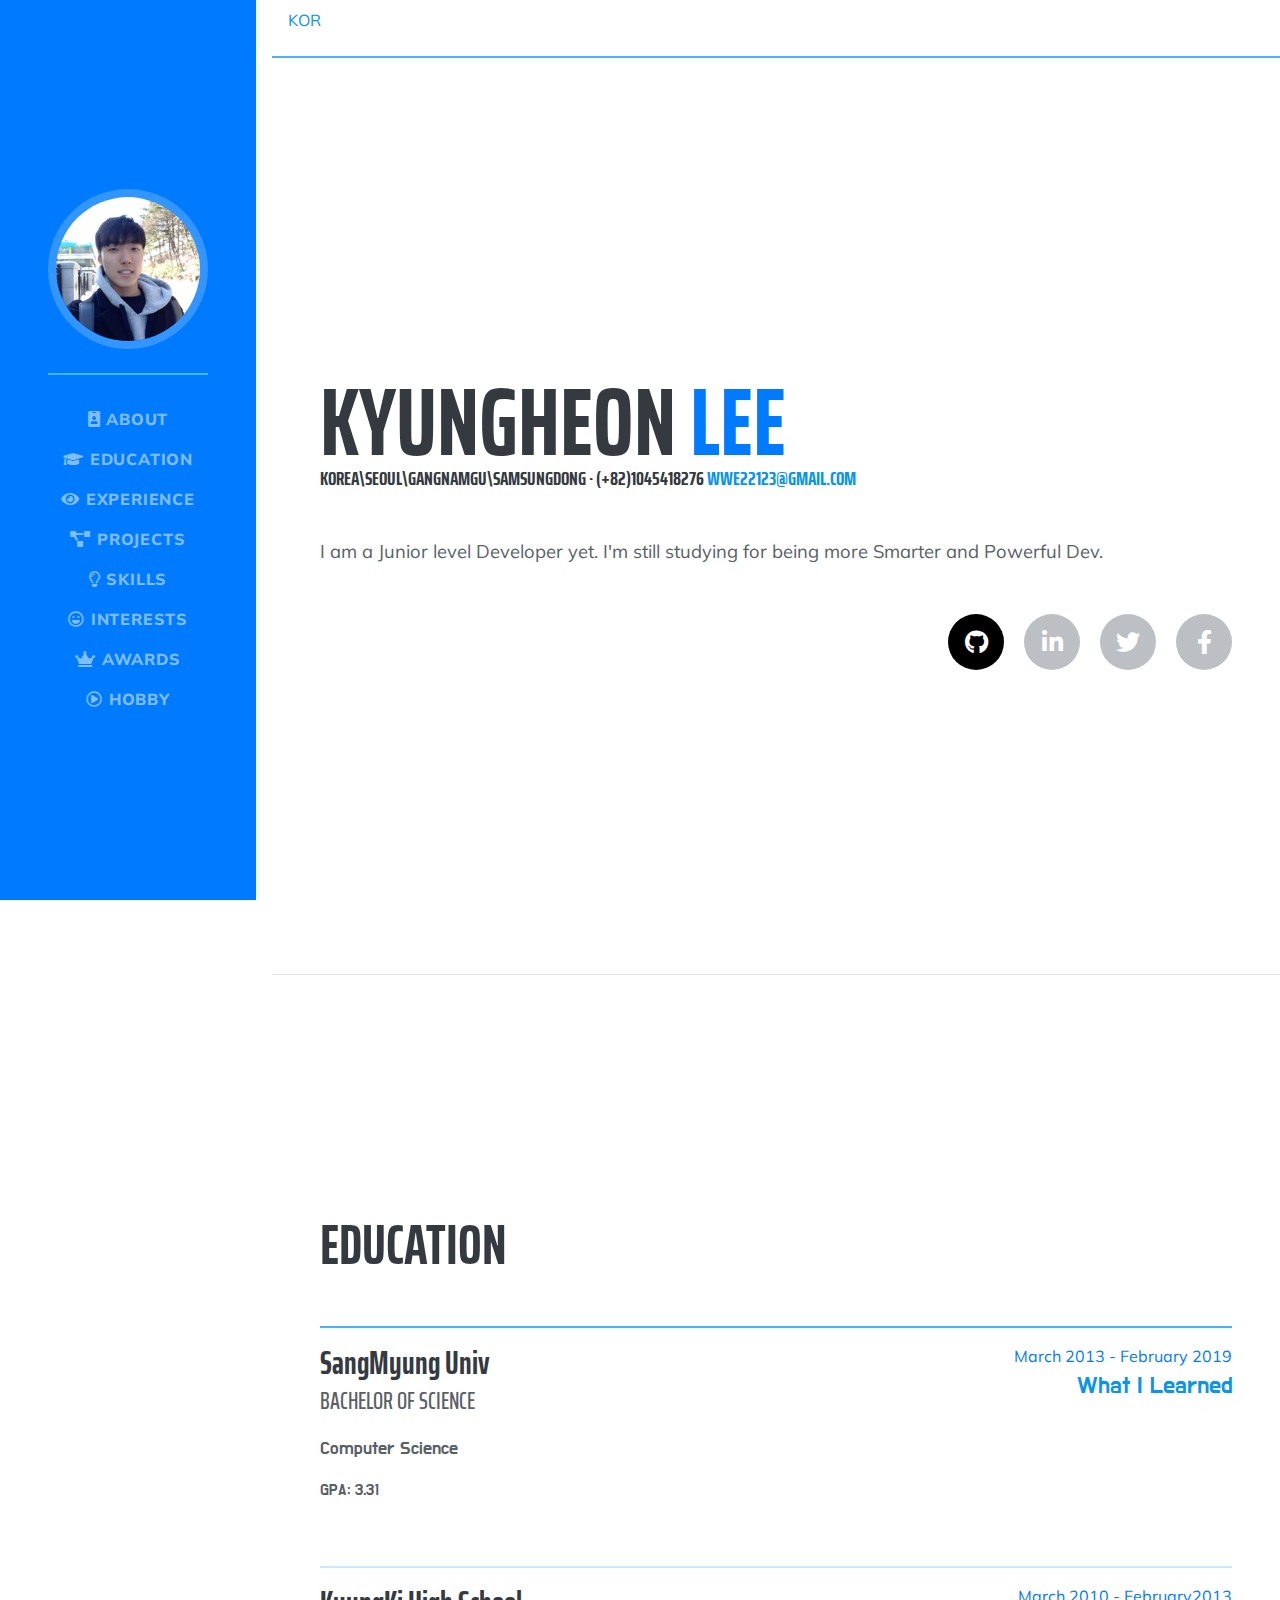
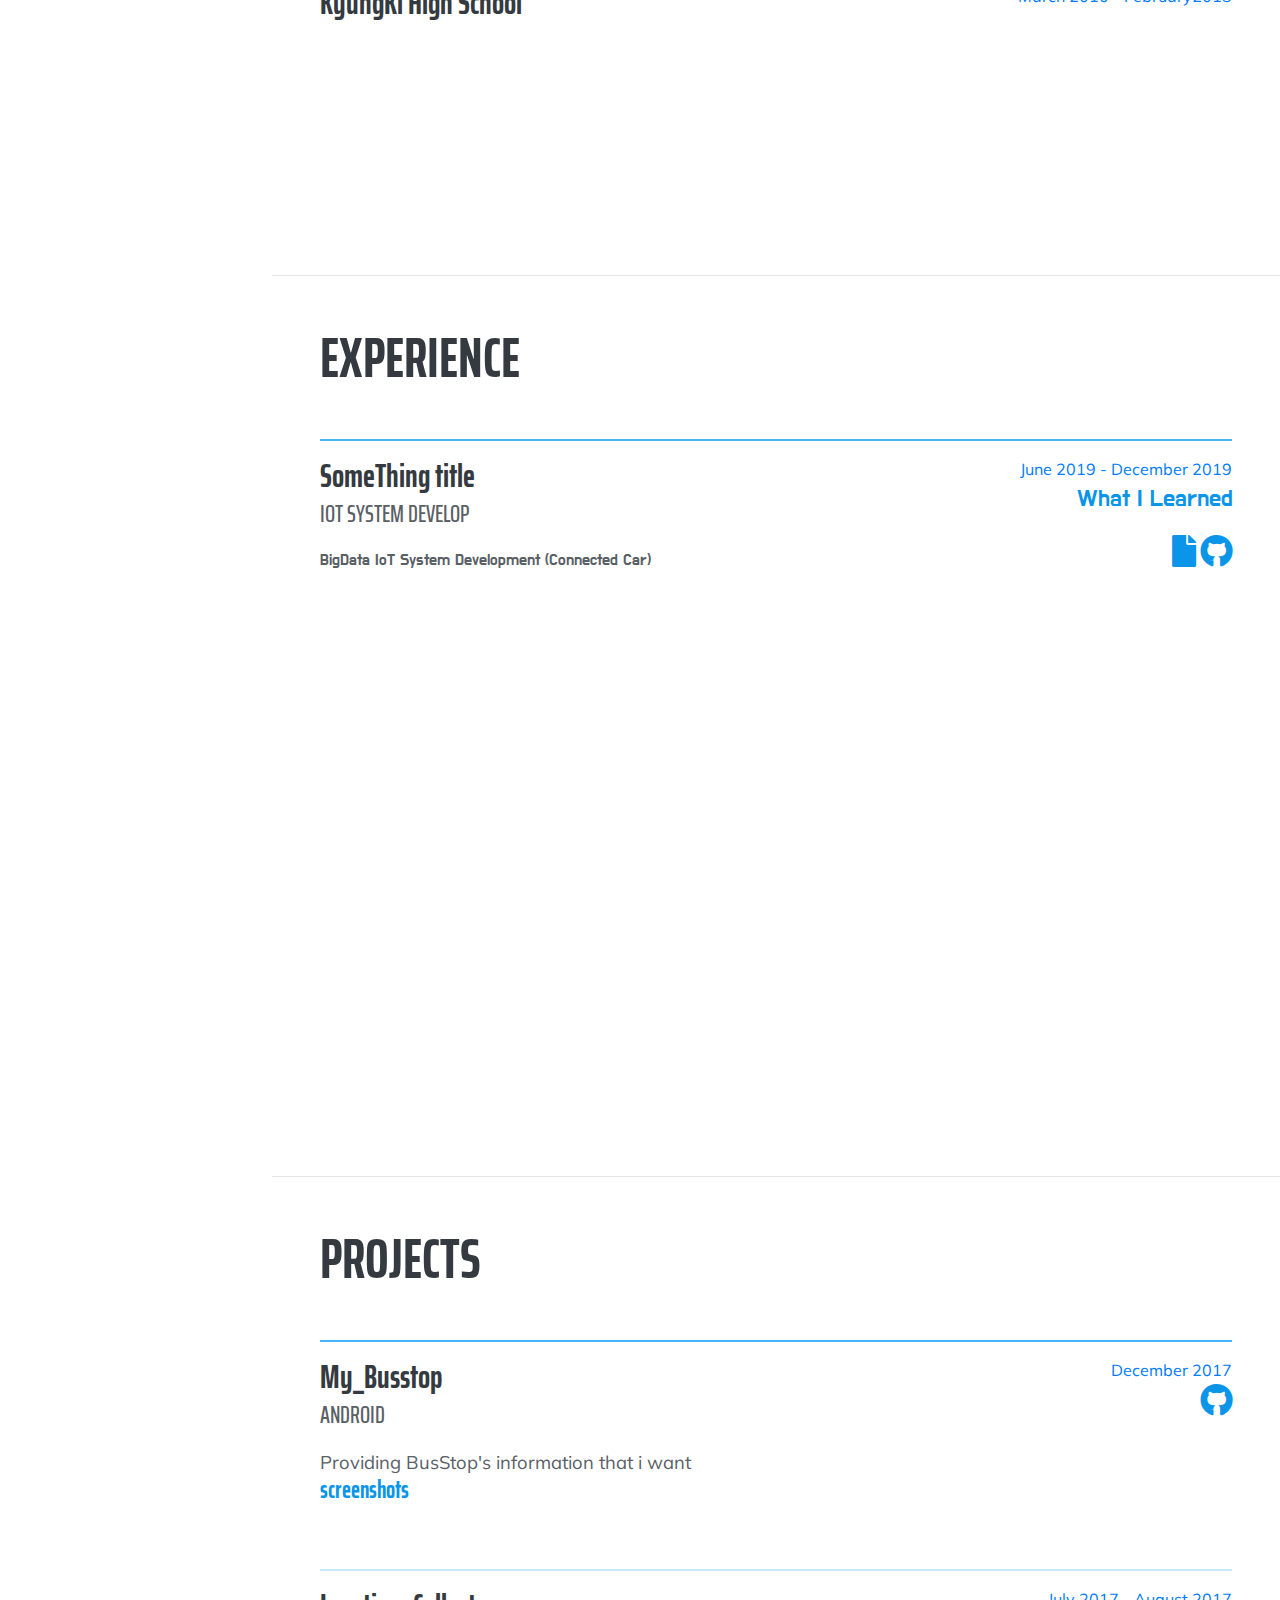
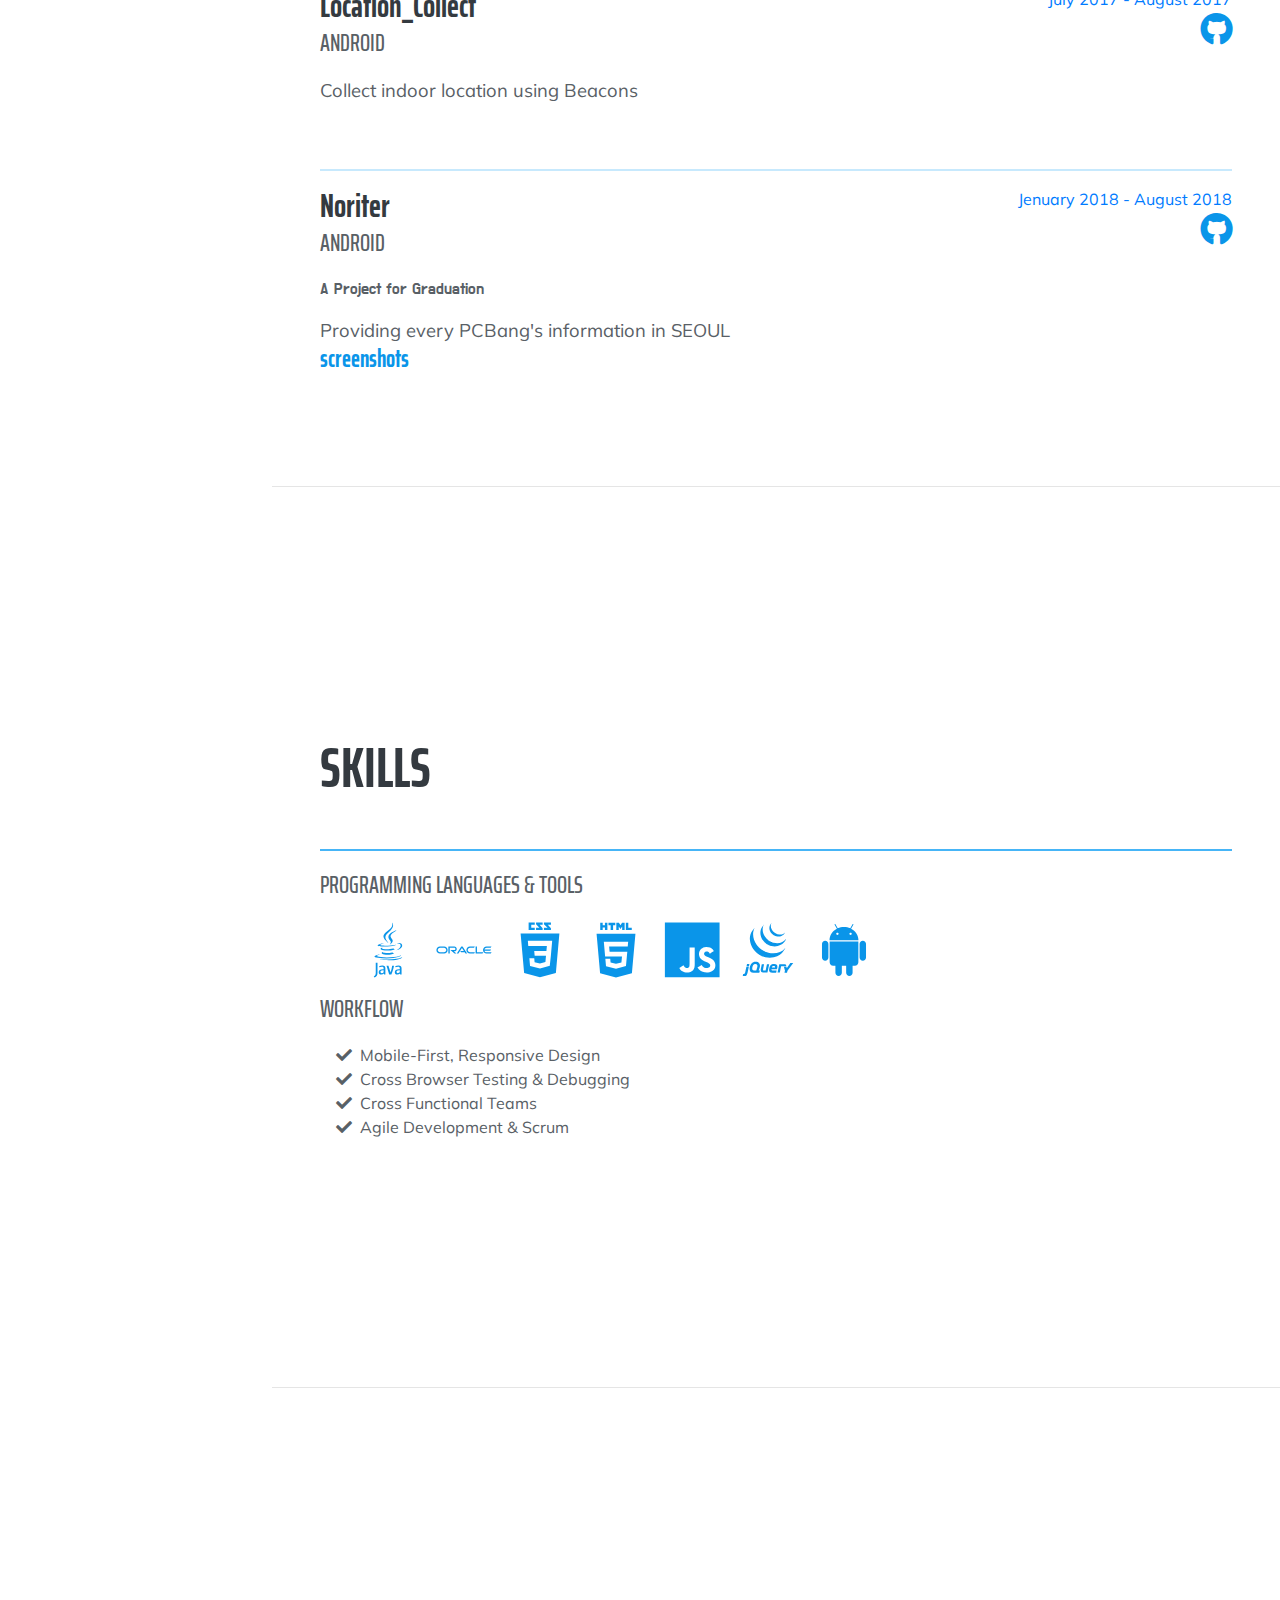
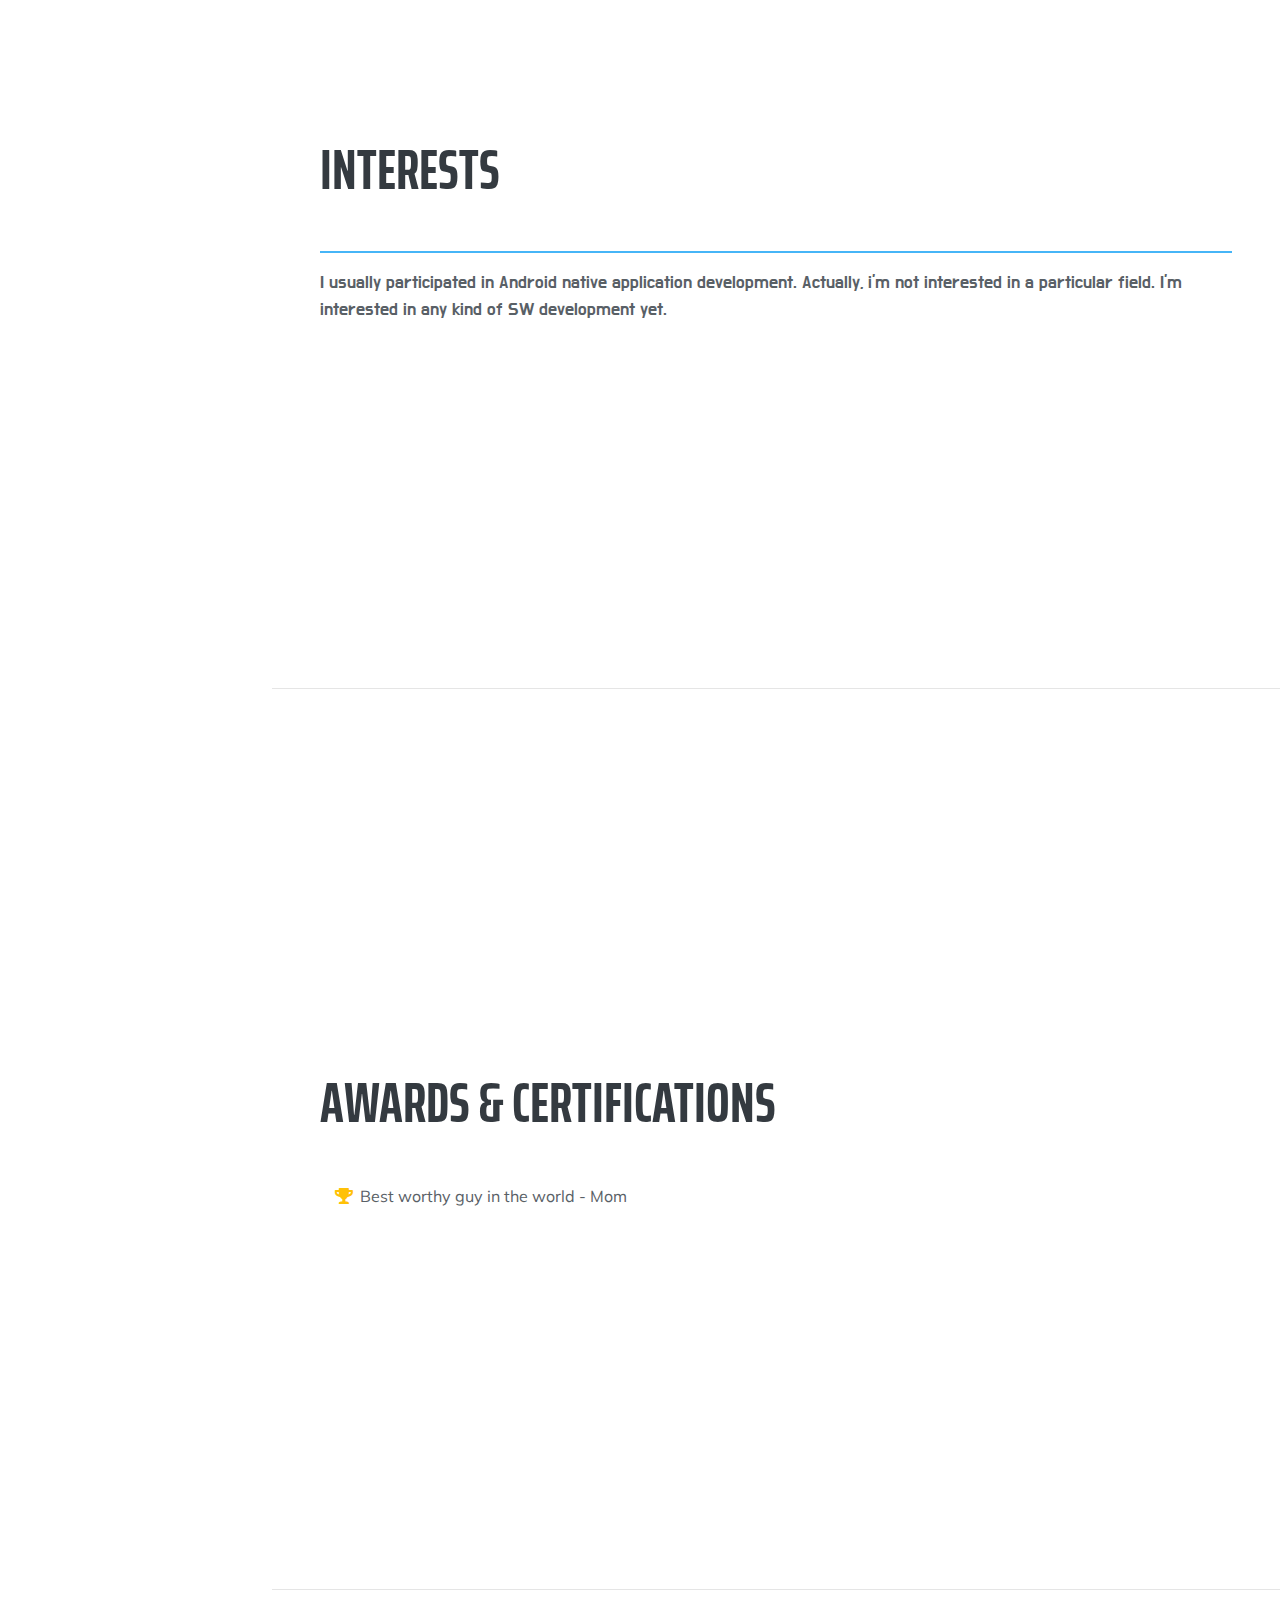
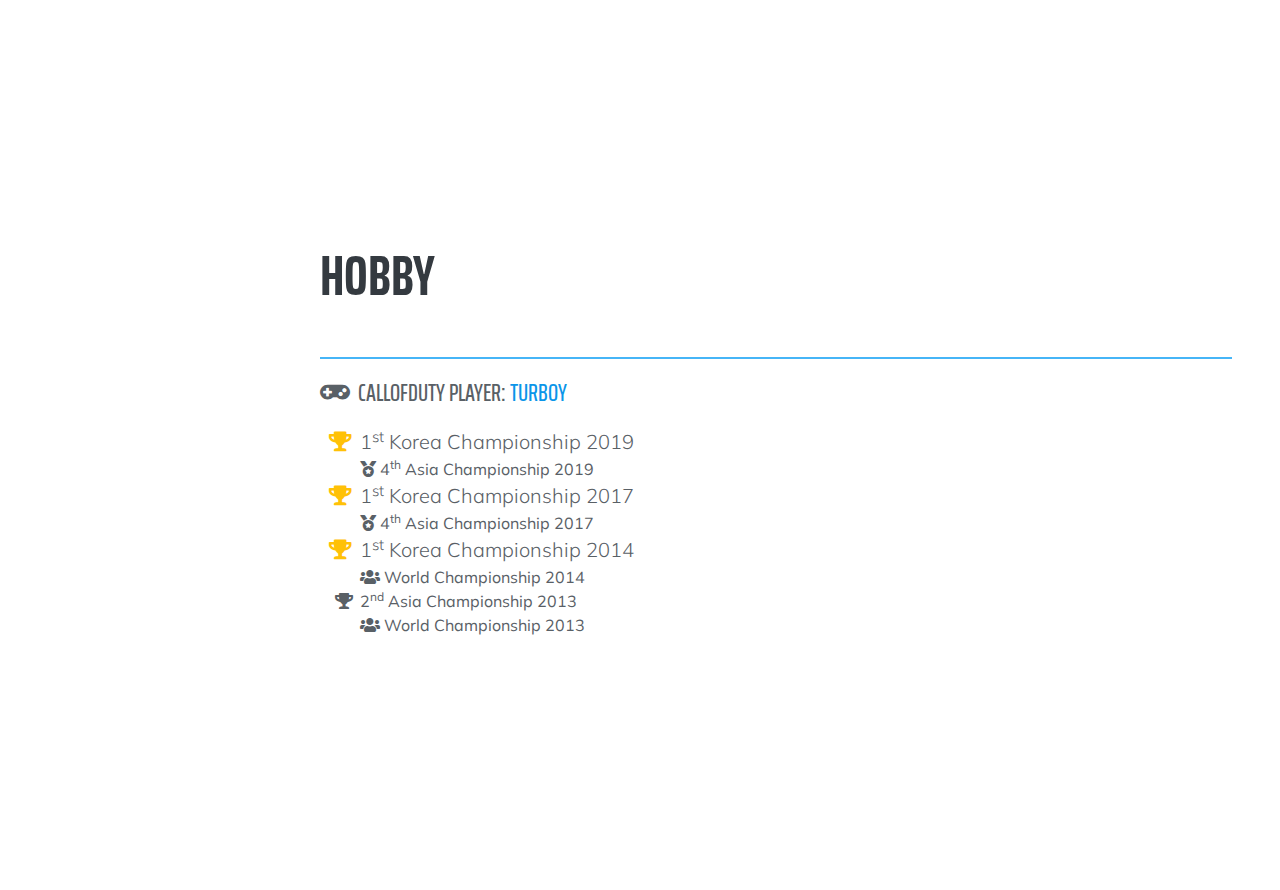
==== commit 507feda7: "아이콘 svg로수정 & JQuery 추가" ====
--- a/index.html
+++ b/index.html
@@ -1,4 +1,4 @@
-<!DOCTYPE html>
+﻿<!DOCTYPE html>
 <html lang="en">
 
 <head>
@@ -15,6 +15,7 @@
   <link href="vendor/fontawesome-free/css/all.min.css" rel="stylesheet">
   <!-- Custom styles for this template -->
   <link href="css/resume.min.css" rel="stylesheet">
+<script src="https://ajax.googleapis.com/ajax/libs/jquery/1.12.4/jquery.min.js"></script>
 <script type="text/javascript" src="js/myjs.js"></script>
 </head>
 
@@ -32,6 +33,7 @@
       <span class="navbar-toggler-icon"></span>
     </button>
     <div class="collapse navbar-collapse" id="navbarSupportedContent">
+    
       <ul class="navbar-nav">
         <li class="nav-item">
           <a class="nav-link js-scroll-trigger" href="#about"><i class="fas fa-id-badge"></i> About</a>
@@ -90,7 +92,10 @@
           <a href="" class="yet-social-icons">
             <i class="fab fa-facebook-f"></i>
           </a>
-        </div>
+	    </div>
+	    
+	    
+
       </div>
     </section>
     <hr class="m-0">
@@ -252,7 +257,7 @@
         <hr class="title-line">
 	<!-- 아이콘 : https://fontawesome.com/icons 에서 html 코드를 통해 가져온다 -->
         <div class="subheading mb-3">Programming Languages &amp; Tools</div>
-        <ul class="list-inline dev-icons">
+        <!-- <ul class="list-inline dev-icons">
           <li class="list-inline-item">
             <i class="fab fa-html5"></i>
           </li>
@@ -270,9 +275,45 @@
           </li> 
           <li class="list-inline-item">
             <i class="fab fa-node-js"></i>
-          </li>
-         
-        </ul>
+          </li></ul> -->
+          <ul class="svgUl">
+            <li class="svgLi">
+			    <svg viewBox="0 0 128 128" class="svgs">
+					<path fill="#EA2D2E" d="M53.595 67.817c-13.224 3.694 8.044 11.325 24.88 4.112-2.757-1.071-4.735-2.309-4.735-2.309-7.508 1.419-10.99 1.531-17.805.753-5.625-.644-2.34-2.556-2.34-2.556zM76.459 60.61c-9.95 1.915-15.698 1.854-22.979 1.103-5.629-.582-1.944-3.311-1.944-3.311-14.563 4.834 8.106 10.318 28.459 4.365-2.162-.761-3.536-2.157-3.536-2.157zM84.258 18.879s-29.439 7.351-15.38 23.552c4.151 4.778-1.088 9.074-1.088 9.074s10.533-5.437 5.696-12.248c-4.518-6.349-7.982-9.502 10.772-20.378zM37.48 81.305c34.324 5.563 62.567-2.506 53.666-6.523 0 0 2.431 2.005-2.679 3.555-9.715 2.943-40.444 3.831-48.979.117-3.066-1.335 2.687-3.187 4.496-3.576 1.887-.409 2.965-.334 2.965-.334-3.412-2.404-22.055 4.718-9.469 6.761zM79.348 53.885c1.65-1.126 3.93-2.104 3.93-2.104s-6.492 1.161-12.961 1.704c-7.918.664-16.412.795-20.676.225-10.095-1.35 5.534-5.063 5.534-5.063s-6.07-.411-13.533 3.199c-8.827 4.269 21.832 6.214 37.706 2.039zM83.213 64.317c-.074.2-.322.425-.322.425 21.546-5.664 13.624-19.965 3.322-16.345-.903.319-1.378 1.063-1.378 1.063s.571-.23 1.845-.496c5.207-1.084 12.669 6.972-3.467 15.353zM65.006 48.492c-3.179-7.186-13.957-13.471.005-24.498 17.41-13.742 8.476-22.682 8.476-22.682 3.604 14.197-12.711 18.486-18.6 27.328-4.01 6.024 1.969 12.499 10.119 19.852zM83.796 84.143c-13.219 2.488-29.524 2.199-39.191.603 0 0 1.98 1.64 12.157 2.294 15.484.99 39.269-.551 39.832-7.878 0-.001-1.082 2.776-12.798 4.981zM51.131 99.535c-2.887 0-5.351.714-7.408 1.622l.624 2.493c1.619-.595 3.618-1.147 5.674-1.147 2.85 0 3.979 1.147 3.979 3.521v1.976h-1.2c-6.921 0-10.044 2.585-10.044 6.624 0 3.479 2.059 5.407 5.933 5.407 2.49 0 4.351-.845 6.088-2.35l.316 2.319h2.907v-14.492c0-3.599-1.924-5.973-6.869-5.973zm2.869 15.502c-1 1.266-2.893 1.978-4.279 1.978-1.973 0-2.988-1.371-2.988-3.27 0-2.056 1.202-3.745 5.794-3.745h1.473v5.037zM69.611 115.681l-.835-3.608-3.756-12.073h-4.39l6.051 20h5.026c2.884-7 4.943-14 6.086-20h-4.271c-.671 5-2.016 10.424-3.911 15.681zM88.015 99.535c-2.889 0-5.411.714-7.467 1.622l.596 2.493c1.621-.595 3.722-1.147 5.778-1.147 2.846 0 4.078 1.147 4.078 3.521v1.976h-1.428c-6.923 0-10.045 2.585-10.045 6.624 0 3.479 2.056 5.407 5.93 5.407 2.492 0 4.349-.845 6.091-2.35l.318 2.319h3.134v-14.492c0-3.599-2.044-5.973-6.985-5.973zm-1.411 17.462c-1.975 0-3.046-1.363-3.046-3.261 0-2.055 1.149-3.736 5.736-3.736h1.706v5h-.067c-1.465 1-2.947 1.997-4.329 1.997zM36 115.373c0 3.271-.445 4.638-.979 5.701-.615 1.193-2.053 2.475-3.601 3.269l1.934 2.345c2.032-.749 3.943-2.078 5.092-3.757 1.15-1.723 1.554-3.491 1.554-7.867v-22.064h-4v22.373z"></path>
+				</svg>    
+		    </li>		    
+	    	<li class="svgLi">
+	    		<svg viewBox="0 0 128 128" class="svgs">
+					<path fill="#EA1B22" d="M55.387 66.469h8.333l-4.407-7.09-8.088 12.819h-3.681l9.838-15.398c.428-.622 1.14-.998 1.931-.998.765 0 1.478.363 1.892.972l9.876 15.424h-3.681l-1.736-2.865h-8.438l-1.839-2.864zm38.235 2.864v-13.375h-3.123v14.685c0 .402.156.791.454 1.089.298.298.7.466 1.141.466h14.244l1.841-2.865h-14.557zm-51.677-2.397c3.033 0 5.496-2.449 5.496-5.482s-2.462-5.496-5.496-5.496h-13.665v16.241h3.123v-13.377h10.335c1.452 0 2.618 1.18 2.618 2.631s-1.167 2.631-2.618 2.631l-8.806-.013 9.324 8.127h4.538l-6.274-5.263h1.425zm-32.886 5.262c-4.483 0-8.122-3.629-8.122-8.114s3.638-8.127 8.122-8.127h9.439c4.485 0 8.121 3.643 8.121 8.127s-3.636 8.114-8.121 8.114h-9.439zm9.229-2.865c2.905 0 5.258-2.346 5.258-5.249 0-2.903-2.353-5.263-5.258-5.263h-9.021c-2.902 0-5.256 2.359-5.256 5.263 0 2.903 2.354 5.249 5.256 5.249h9.021zm59.314 2.865c-4.484 0-8.126-3.629-8.126-8.114s3.642-8.127 8.126-8.127h11.212l-1.829 2.864h-9.175c-2.904 0-5.264 2.359-5.264 5.263 0 2.903 2.36 5.249 5.264 5.249h11.263l-1.84 2.865h-9.631zm38.197-2.865c-2.397 0-4.433-1.607-5.055-3.824h13.35l1.84-2.864h-15.19c.622-2.203 2.658-3.824 5.055-3.824h9.163l1.854-2.864h-11.225c-4.484 0-8.126 3.643-8.126 8.127s3.642 8.114 8.126 8.114h9.631l1.841-2.865h-11.264"></path>
+				</svg>
+			</li>
+			 <li class="svgLi">
+				<svg viewBox="0 0 128 128" class="svgs">
+					<path fill="#1572B6" d="M19.67 26l8.069 90.493 36.206 10.05 36.307-10.063 8.078-90.48h-88.66zm69.21 50.488l-2.35 21.892.009 1.875-22.539 6.295v.001l-.018.015-22.719-6.225-1.537-17.341h11.141l.79 8.766 12.347 3.295-.004.015v-.032l12.394-3.495 1.308-14.549h-25.907000000000004l-.222-2.355-.506-5.647-.265-2.998h27.886000000000003l1.014-11h-42.473l-.223-2.589-.506-6.03-.265-3.381h55.597l-.267 3.334-2.685 30.154"></path><path fill="#1572B6" d="M89 14.374l-7.149-8.374h7.149v-5h-16v4.363l8.39 7.637h-8.39v5h16zM70 14.374l-6.807-8.374h6.807v-5h-15v4.363l7.733 7.637h-7.733v5h15zM52 13h-8v-7h8v-5h-14v17h14z"></path>
+				</svg>
+			</li>
+			<li class="svgLi">
+				<svg viewBox="0 0 128 128" class="svgs">
+					<path fill="#E44D26" d="M19.569 27l8.087 89.919 36.289 9.682 36.39-9.499 8.096-90.102h-88.862zm72.041 20.471l-.507 5.834-.223 2.695h-42.569l1.017 12h40.54l-.271 2.231-2.615 28.909-.192 1.69-22.79 6.134v-.005l-.027.012-22.777-5.916-1.546-17.055h11.168l.791 8.46 12.385 3.139.006-.234v.012l12.412-2.649 1.296-13.728h-38.555l-2.734-30.836-.267-3.164h55.724000000000004l-.266 2.471zM27.956 1.627h5.622v5.556h5.144v-5.556h5.623v16.822h-5.623v-5.633h-5.143v5.633h-5.623v-16.822zM51.738 7.206h-4.95v-5.579h15.525v5.579h-4.952v11.243h-5.623v-11.243zM64.777 1.627h5.862l3.607 5.911 3.603-5.911h5.865v16.822h-5.601v-8.338l-3.867 5.981h-.098l-3.87-5.981v8.338h-5.502v-16.822zM86.513 1.627h5.624v11.262h7.907v5.561h-13.531v-16.823z"></path>
+				</svg>
+			</li>
+			<li class="svgLi">
+			    <svg viewBox="0 0 128 128"  class="svgs">
+					<path fill="#F0DB4F" d="M2 1v125h125v-125h-125zm66.119 106.513c-1.845 3.749-5.367 6.212-9.448 7.401-6.271 1.44-12.269.619-16.731-2.059-2.986-1.832-5.318-4.652-6.901-7.901l9.52-5.83c.083.035.333.487.667 1.071 1.214 2.034 2.261 3.474 4.319 4.485 2.022.69 6.461 1.131 8.175-2.427 1.047-1.81.714-7.628.714-14.065-.001-10.115.046-20.188.046-30.188h11.709c0 11 .06 21.418 0 32.152.025 6.58.596 12.446-2.07 17.361zm48.574-3.308c-4.07 13.922-26.762 14.374-35.83 5.176-1.916-2.165-3.117-3.296-4.26-5.795 4.819-2.772 4.819-2.772 9.508-5.485 2.547 3.915 4.902 6.068 9.139 6.949 5.748.702 11.531-1.273 10.234-7.378-1.333-4.986-11.77-6.199-18.873-11.531-7.211-4.843-8.901-16.611-2.975-23.335 1.975-2.487 5.343-4.343 8.877-5.235l3.688-.477c7.081-.143 11.507 1.727 14.756 5.355.904.916 1.642 1.904 3.022 4.045-3.772 2.404-3.76 2.381-9.163 5.879-1.154-2.486-3.069-4.046-5.093-4.724-3.142-.952-7.104.083-7.926 3.403-.285 1.023-.226 1.975.227 3.665 1.273 2.903 5.545 4.165 9.377 5.926 11.031 4.474 14.756 9.271 15.672 14.981.882 4.916-.213 8.105-.38 8.581z"></path>
+				</svg>	    
+		    </li>
+			<li class="svgLi">
+			    <svg viewBox="0 0 128 128" class="svgs">
+					<path fill="#0868AC" d="M27.758 20.421c-7.352 10.565-6.437 24.312-.82 35.54l.411.798.263.506.164.291.293.524c.174.307.353.612.536.919l.306.504c.203.326.41.65.622.973l.265.409c.293.437.592.872.901 1.301l.026.033.152.205c.267.368.542.732.821 1.093l.309.393c.249.313.502.623.759.934l.29.346c.345.406.698.812 1.057 1.208l.021.022.041.045c.351.383.71.758 1.075 1.133l.344.347c.282.284.569.563.858.841l.351.334c.387.364.777.722 1.176 1.07l.018.016.205.174c.351.305.708.605 1.068.902l.442.353c.294.235.591.468.89.696l.477.361c.33.243.663.482.999.717l.363.258.101.072c.318.22.645.431.97.642l.42.28c.5.315 1.007.628 1.519.93l.42.237c.377.217.756.431 1.14.639l.631.326.816.424.188.091.334.161c.427.204.858.405 1.293.599l.273.122c.498.218 1.001.427 1.508.628l.368.144c.469.182.945.359 1.423.527l.179.062c.524.184 1.054.353 1.587.52l.383.114c.542.164 1.079.358 1.638.462 35.553 6.483 45.88-21.364 45.88-21.364-8.674 11.3-24.069 14.28-38.656 10.962-.553-.125-1.089-.298-1.628-.456l-.406-.124c-.526-.161-1.049-.33-1.568-.51l-.215-.077c-.465-.164-.924-.336-1.382-.513l-.388-.152c-.501-.198-1-.405-1.492-.62l-.298-.133c-.423-.191-.842-.384-1.259-.585l-.364-.175c-.327-.159-.65-.328-.974-.495l-.649-.341c-.395-.21-.782-.43-1.167-.654l-.394-.219c-.513-.303-1.019-.615-1.52-.932l-.41-.273c-.363-.234-.725-.473-1.081-.719l-.349-.245c-.344-.242-.685-.489-1.022-.738l-.453-.343c-.31-.237-.618-.476-.922-.721l-.411-.33c-.388-.318-.771-.64-1.149-.969l-.126-.105c-.409-.359-.811-.728-1.208-1.098l-.34-.328c-.294-.279-.584-.561-.868-.851l-.34-.34c-.362-.37-.717-.745-1.065-1.126l-.053-.057c-.368-.402-.728-.813-1.08-1.229l-.283-.336c-.263-.316-.523-.638-.777-.961l-.285-.355c-.307-.397-.605-.793-.898-1.195-8.098-11.047-11.008-26.283-4.535-38.795M50.578 11.519c-5.316 7.65-5.028 17.893-.88 25.983.695 1.356 1.477 2.673 2.351 3.925.796 1.143 1.68 2.501 2.737 3.418.383.422.784.834 1.193 1.238l.314.311c.397.385.801.764 1.218 1.132l.05.043.012.012c.462.405.939.794 1.423 1.178l.323.252c.486.372.981.738 1.489 1.087l.043.033.68.447.322.213c.363.233.73.459 1.104.676l.156.092c.322.185.648.367.975.545l.347.18.682.354.103.047c.469.23.941.453 1.424.663l.314.13c.386.163.775.323 1.167.473l.5.184c.356.132.712.253 1.072.373l.484.155c.511.158 1.017.359 1.549.448 27.45 4.547 33.787-16.588 33.787-16.588-5.712 8.228-16.775 12.153-28.58 9.089-.524-.138-1.042-.288-1.555-.449l-.467-.151c-.365-.117-.728-.243-1.087-.374l-.491-.183c-.394-.152-.784-.309-1.171-.473l-.315-.133c-.485-.211-.962-.434-1.432-.666l-.718-.365-.414-.213c-.306-.166-.61-.338-.909-.514l-.217-.123c-.372-.217-.738-.44-1.1-.672l-.332-.221-.712-.472c-.506-.349-.999-.714-1.484-1.085l-.334-.264c-5.167-4.079-9.263-9.655-11.21-15.977-2.041-6.557-1.601-13.917 1.935-19.891M69.771 4.868c-3.134 4.612-3.442 10.341-1.267 15.435 2.293 5.407 6.992 9.648 12.477 11.66l.682.235.3.096c.323.102.644.22.978.282 15.157 2.929 19.268-7.777 20.362-9.354-3.601 5.185-9.653 6.43-17.079 4.627-.586-.142-1.231-.354-1.796-.555-.725-.259-1.439-.553-2.134-.886-1.318-.634-2.575-1.402-3.741-2.282-6.645-5.042-10.772-14.659-6.436-22.492"></path><path fill="#131B28" d="M66.359 96.295h-4.226c-.234 0-.467.188-.517.417l-1.5 6.94-1.5 6.94c-.049.229-.282.417-.516.417h-2.991c-2.959 0-2.617-2.047-2.011-4.851l.018-.085.066-.354.012-.066.135-.72.145-.771.154-.785.682-3.332.683-3.332c.047-.23-.107-.419-.341-.419h-4.337c-.234 0-.466.188-.514.418l-.933 4.424-.932 4.425-.002.006-.086.412c-1.074 4.903-.79 9.58 5.048 9.727l.17.003h9.163c.234 0 .467-.188.516-.417l1.976-9.289 1.976-9.29c.049-.23-.103-.417-.338-.418zM21.103 96.246h-4.64c-.235 0-.469.188-.521.416l-.44 1.942-.44 1.942c-.051.229.098.416.333.416h4.676c.235 0 .468-.188.518-.417l.425-1.941.425-1.941c.049-.229-.101-.417-.336-.417zM19.757 102.29h-4.677c-.234 0-.469.188-.521.416l-.657 2.91-.656 2.909-.183.834-.631 2.97-.63 2.971c-.049.229-.15.599-.225.821 0 0-.874 2.6-2.343 2.57l-.184-.004-1.271-.023h-.001c-.234-.003-.469.18-.524.407l-.485 2.039-.484 2.038c-.055.228.093.416.326.42.833.01 2.699.031 3.828.031 3.669 0 5.604-2.033 6.843-7.883l1.451-6.714 1.361-6.297c.049-.227-.103-.415-.337-.415zM105.874 100.716l-.194-.801-.191-.82-.097-.414c-.38-1.477-1.495-2.328-3.917-2.328l-3.77-.004-3.472-.005h-3.907c-.234 0-.466.188-.515.417l-.173.816-.204.964-.057.271-1.759 8.24-1.67 7.822c-.05.23-.066.512-.038.626.028.115.479.209.713.209h3.524c.235 0 .532-.042.66-.094s.317-.513.364-.742l.626-3.099.627-3.1.001-.005.084-.413.76-3.56.671-3.144c.05-.229.281-.416.515-.417l11.089-.005c.235.002.383-.185.33-.414zM120.149 93.476l-.854.003h-3.549c-.235 0-.536.159-.667.353l-7.849 11.498c-.132.194-.283.166-.335-.062l-.578-2.533c-.052-.229-.287-.416-.522-.416h-5.045c-.235 0-.374.184-.31.409l2.261 7.921c.064.226.069.596.011.824l-.985 3.833c-.059.228.085.413.32.413h4.987c.234 0 .474-.186.532-.413l.986-3.833c.058-.229.221-.567.363-.755l12.742-16.911c.142-.188.065-.341-.169-.339l-1.339.008zM80.063 103.395v-.004c-.029.254-.264.441-.499.441h-6.397c-.222 0-.334-.15-.301-.336l.006-.015-.004.002.003-.021.029-.109c.611-1.624 1.855-2.69 4.194-2.69 2.634-.001 3.148 1.285 2.969 2.732zm-1.877-7.384c-8.211 0-10.157 4.984-11.249 10.015-1.091 5.128-.998 9.921 7.5 9.921h1.03l.256-.001h.06l1.02-.003h.018c2.244-.009 4.495-.026 5.406-.033.233-.004.461-.191.509-.42l.344-1.681.067-.327.41-2.006c.047-.229-.106-.418-.341-.418h-7.639c-3.039 0-3.941-.807-3.608-3.181h12.211l-.001.001.008-.001c.194-.003.374-.137.445-.315l.029-.106-.001.001c1.813-6.839 1.293-11.445-6.474-11.446zM39.376 103.369l-.116.409v.001l-.922 3.268-.922 3.267c-.063.227-.308.411-.543.411h-4.88c-3.702 0-4.604-2.896-3.702-7.166.901-4.368 2.668-7.083 6.312-7.358 4.98-.376 5.976 3.126 4.773 7.168zm3.348 7.105s2.301-5.588 2.823-8.814c.713-4.319-1.45-10.585-9.804-10.585-8.306 0-11.914 5.981-13.29 12.484-1.376 6.55.427 12.293 8.686 12.246l6.516-.024 6.089-.022c.234-.002.474-.188.534-.414l1.061-4.046c.059-.228-.084-.414-.319-.416l-1.017-.006-1.017-.006c-.199-.001-.313-.131-.289-.302l.027-.095zM83.844 106.733c0 .155-.125.281-.28.281-.154 0-.28-.126-.28-.281 0-.154.125-.279.28-.279.155 0 .28.125.28.279z"></path>
+				</svg>	    
+		    </li>		    
+		    <li class="svgLi">
+			    <svg viewBox="0 0 128 128"  class="svgs">
+					<path fill="#A4C439" d="M21.005 43.003c-4.053-.002-7.338 3.291-7.339 7.341l.005 30.736c.001 4.064 3.288 7.344 7.342 7.343 4.056 0 7.342-3.28 7.338-7.342v-30.741c-.002-4.049-3.291-7.339-7.346-7.337m59.193-27.602l5.123-9.355c.273-.489.094-1.111-.401-1.388-.5-.265-1.117-.085-1.382.407l-5.175 9.453c-4.354-1.938-9.227-3.024-14.383-3.019-5.142-.005-10.013 1.078-14.349 3.005l-5.181-9.429c-.269-.497-.889-.677-1.378-.406-.498.269-.681.892-.404 1.38l5.125 9.349c-10.07 5.193-16.874 15.083-16.868 26.438l66.118-.008c.002-11.351-6.79-21.221-16.845-26.427m-31.256 14.457c-1.521-.003-2.763-1.241-2.763-2.771 0-1.523 1.238-2.775 2.766-2.774 1.533-.001 2.773 1.251 2.775 2.774 0 1.528-1.243 2.77-2.778 2.771m30.106-.005c-1.528.002-2.772-1.237-2.772-2.771.006-1.52 1.242-2.772 2.773-2.778 1.521.005 2.768 1.258 2.767 2.779.003 1.53-1.24 2.771-2.768 2.77m-47.853 14.537l.011 47.635c-.003 4.333 3.502 7.831 7.832 7.831l5.333.002.006 16.264c-.001 4.05 3.291 7.342 7.335 7.342 4.056 0 7.342-3.295 7.343-7.347l-.004-16.26 9.909-.003.004 16.263c0 4.047 3.293 7.346 7.338 7.338 4.056.003 7.344-3.292 7.343-7.344l-.005-16.259 5.352-.004c4.32.002 7.834-3.5 7.836-7.834l-.009-47.635-65.624.011zm83.134 5.943c-.001-4.055-3.286-7.341-7.341-7.339-4.053-.004-7.337 3.287-7.337 7.342l.006 30.738c-.001 4.058 3.283 7.338 7.339 7.339 4.054-.001 7.337-3.281 7.338-7.343l-.005-30.737z"></path>
+				</svg>
+		    </li>	
+	    </ul>
+	    
         <div class="subheading mb-3">Workflow</div>
         <ul class="fa-ul mb-0">
           <li>
--- a/css/resume.min.css
+++ b/css/resume.min.css
@@ -3,25 +3,27 @@
  * Copyright 2013-2019 Start Bootstrap
  * Licensed under MIT (https://github.com/BlackrockDigital/startbootstrap-resume/blob/master/LICENSE)
  */
- /* https://marshall-ku.com/262 �����ؼ� �׷����� �־��. */
+/* https://marshall-ku.com/262 �����ؼ� �׷����� �־��. */
 @import
 	url('https://fonts.googleapis.com/css?family=Do+Hyeon&display=swap');
 
 :root {
 	myColor: #87CEFA;
 }
-
-.panel-Button{
+.panel-Button {
 	color: #0a95e9;
-	font-size:1.5em;
-	cursor:pointer;
-}
-.panel-Button:hover{
+	font-size: 1.5em;
+	cursor: pointer;
+}
+
+.panel-Button:hover {
 	color: #87CEFA
 }
-.panel > div{
-	display:none;
-}
+
+.panel>div {
+	display: none;
+}
+
 body {
 	font-family: Muli, -apple-system, BlinkMacSystemFont, 'Segoe UI', Roboto,
 		'Helvetica Neue', Arial, sans-serif, 'Apple Color Emoji',
@@ -66,11 +68,12 @@
 	font-size: 1.15rem;
 	font-weight: 400
 }
-div.lead{
+
+div.lead {
 	font-size: 1.15rem;
 	font-weight: 400
-	
-}
+}
+
 p {
 	font-family: 'Do Hyeon', sans-serif;
 }
@@ -84,9 +87,32 @@
 		'Noto Color Emoji';
 	font-size: 1.5rem
 }
-.social-icons{
-	float:right;
-}
+
+.svgs path {
+	fill:#0a95e9;
+}
+
+.svgs {
+	
+}
+
+.svgLi{
+	display: inline-block;
+	height: 3.5rem;
+	width: 3.5rem;	
+	color: #fff !important;
+	text-align: center;
+	font-size: 1.5rem;
+	line-height: 3.5rem;
+	margin-right: 1rem
+}
+.svgUl{
+	list-style: none;
+}
+.social-icons {
+	float: right;
+}
+
 .social-icons a {
 	display: inline-block;
 	height: 3.5rem;
@@ -156,7 +182,8 @@
 }
 
 #sideNav .navbar-toggler:focus {
-	outline-color: #87CEFA
+	outline-color: #87CEFA;
+	 
 }
 
 @media ( min-width :992px) {
@@ -215,6 +242,7 @@
 	}
 }
 
+
 section.resume-section {
 	padding-top: 5rem !important;
 	padding-bottom: 5rem !important;
@@ -240,13 +268,16 @@
 		padding-bottom: 3rem !important
 	}
 }
-hr.title-line{
-	border:1px solid #46b5f7;	
-}
-hr.contents-line{
-	border:1px solid #46b5f7;
+
+hr.title-line {
+	border: 1px solid #46b5f7;
+}
+
+hr.contents-line {
+	border: 1px solid #46b5f7;
 	opacity: 0.3;
 }
+
 .bg-primary {
 	background-color: myColor !important
 }
@@ -263,174 +294,488 @@
 	color: #87CEFA
 }
 /*  */
-@keyframes p-5{from{width:0}to{width:5%}}@keyframes p-10{from{width:0}to{width:10%}}@keyframes p-15{from{width:0}to{width:15%}}@keyframes p-20{from{width:0}to{width:20%}}@keyframes p-25{from{width:0}to{width:25%}}@keyframes p-30{from{width:0}to{width:30%}}@keyframes p-35{from{width:0}to{width:35%}}@keyframes p-40{from{width:0}to{width:40%}}@keyframes p-45{from{width:0}to{width:45%}}@keyframes p-50{from{width:0}to{width:50%}}@keyframes p-55{from{width:0}to{width:55%}}@keyframes p-60{from{width:0}to{width:60%}}@keyframes p-65{from{width:0}to{width:65%}}@keyframes p-70{from{width:0}to{width:70%}}@keyframes p-75{from{width:0}to{width:75%}}@keyframes p-80{from{width:0}to{width:80%}}@keyframes p-85{from{width:0}to{width:85%}}@keyframes p-90{from{width:0}to{width:90%}}@keyframes p-95{from{width:0}to{width:95%}}
-@keyframes p-100{from{width:0}to{width:100%}}
-
-li.p-5{width:5%;animation:p-5 .1s}
-li.p-10{width:10%;animation:p-10 .2s}li.p-15{width:15%;animation:p-15 .3s}li.p-20{width:20%;animation:p-20 .4s}li.p-25{width:25%;animation:p-25 .5s}li.p-30{width:30%;animation:p-30 .6s}li.p-35{width:35%;animation:p-35 .7s}li.p-40{width:40%;animation:p-40 .8s}li.p-45{width:45%;animation:p-45 .9s}li.p-50{width:50%;animation:p-50 1s}li.p-55{width:55%;animation:p-55 1.1s}li.p-60{width:60%;animation:p-60 1.2s}li.p-65{width:65%;animation:p-65 1.3s}li.p-70{width:70%;animation:p-70 1.4s}li.p-75{width:75%;animation:p-75 1.5s}li.p-80{width:80%;animation:p-80 1.6s}li.p-85{width:85%;animation:p-85 1.7s}li.p-90{width:90%;animation:p-90 1.8s}li.p-95{width:95%;animation:p-95 1.9s}li.p-100{width:100%;animation:p-100 2s}
+@
+keyframes p-5 {
+	from {width: 0
+}
+
+to {
+	width: 5%
+}
+
+}
+@
+keyframes p-10 {
+	from {width: 0
+}
+
+to {
+	width: 10%
+}
+
+}
+@
+keyframes p-15 {
+	from {width: 0
+}
+
+to {
+	width: 15%
+}
+
+}
+@
+keyframes p-20 {
+	from {width: 0
+}
+
+to {
+	width: 20%
+}
+
+}
+@
+keyframes p-25 {
+	from {width: 0
+}
+
+to {
+	width: 25%
+}
+
+}
+@
+keyframes p-30 {
+	from {width: 0
+}
+
+to {
+	width: 30%
+}
+
+}
+@
+keyframes p-35 {
+	from {width: 0
+}
+
+to {
+	width: 35%
+}
+
+}
+@
+keyframes p-40 {
+	from {width: 0
+}
+
+to {
+	width: 40%
+}
+
+}
+@
+keyframes p-45 {
+	from {width: 0
+}
+
+to {
+	width: 45%
+}
+
+}
+@
+keyframes p-50 {
+	from {width: 0
+}
+
+to {
+	width: 50%
+}
+
+}
+@
+keyframes p-55 {
+	from {width: 0
+}
+
+to {
+	width: 55%
+}
+
+}
+@
+keyframes p-60 {
+	from {width: 0
+}
+
+to {
+	width: 60%
+}
+
+}
+@
+keyframes p-65 {
+	from {width: 0
+}
+
+to {
+	width: 65%
+}
+
+}
+@
+keyframes p-70 {
+	from {width: 0
+}
+
+to {
+	width: 70%
+}
+
+}
+@
+keyframes p-75 {
+	from {width: 0
+}
+
+to {
+	width: 75%
+}
+
+}
+@
+keyframes p-80 {
+	from {width: 0
+}
+
+to {
+	width: 80%
+}
+
+}
+@
+keyframes p-85 {
+	from {width: 0
+}
+
+to {
+	width: 85%
+}
+
+}
+@
+keyframes p-90 {
+	from {width: 0
+}
+
+to {
+	width: 90%
+}
+
+}
+@
+keyframes p-95 {
+	from {width: 0
+}
+
+to {
+	width: 95%
+}
+
+}
+@
+keyframes p-100 {
+	from {width: 0
+}
+
+to {
+	width: 100%
+}
+
+}
+li.p-5 {
+	width: 5%;
+	animation: p-5 .1s
+}
+
+li.p-10 {
+	width: 10%;
+	animation: p-10 .2s
+}
+
+li.p-15 {
+	width: 15%;
+	animation: p-15 .3s
+}
+
+li.p-20 {
+	width: 20%;
+	animation: p-20 .4s
+}
+
+li.p-25 {
+	width: 25%;
+	animation: p-25 .5s
+}
+
+li.p-30 {
+	width: 30%;
+	animation: p-30 .6s
+}
+
+li.p-35 {
+	width: 35%;
+	animation: p-35 .7s
+}
+
+li.p-40 {
+	width: 40%;
+	animation: p-40 .8s
+}
+
+li.p-45 {
+	width: 45%;
+	animation: p-45 .9s
+}
+
+li.p-50 {
+	width: 50%;
+	animation: p-50 1s
+}
+
+li.p-55 {
+	width: 55%;
+	animation: p-55 1.1s
+}
+
+li.p-60 {
+	width: 60%;
+	animation: p-60 1.2s
+}
+
+li.p-65 {
+	width: 65%;
+	animation: p-65 1.3s
+}
+
+li.p-70 {
+	width: 70%;
+	animation: p-70 1.4s
+}
+
+li.p-75 {
+	width: 75%;
+	animation: p-75 1.5s
+}
+
+li.p-80 {
+	width: 80%;
+	animation: p-80 1.6s
+}
+
+li.p-85 {
+	width: 85%;
+	animation: p-85 1.7s
+}
+
+li.p-90 {
+	width: 90%;
+	animation: p-90 1.8s
+}
+
+li.p-95 {
+	width: 95%;
+	animation: p-95 1.9s
+}
+
+li.p-100 {
+	width: 100%;
+	animation: p-100 2s
+}
 
 /* li.p-5::before{content:"5%"}li.p-10::before{content:"10%"}li.p-15::before{content:"15%"}li.p-20::before{content:"20%"}li.p-25::before{content:"25%"}li.p-30::before{content:"30%"}li.p-35::before{content:"35%"}li.p-40::before{content:"40%"}li.p-45::before{content:"45%"}li.p-50::before{content:"50%"}li.p-55::before{content:"55%"}li.p-60::before{content:"60%"}li.p-65::before{content:"65%"}li.p-70::before{content:"70%"}li.p-75::before{content:"75%"}li.p-80::before{content:"80%"}li.p-85::before{content:"85%"}li.p-90::before{content:"90%"}li.p-95::before{content:"95%"}
 li.p-100::before{content:"100%"} */
-
-
-.percent-indicator .per-0::before{content:'0%'}
-.percent-indicator .per-20::before{content:'20%'}
-.percent-indicator .per-40::before{content:'40%'}
-.percent-indicator .per-60::before{content:'60%'}
-.percent-indicator .per-80::before{content:'80%'}
-.percent-indicator .per-100::before{content:'100%'}
-
-.graph-wrapper>*{
+.percent-indicator .per-0::before {
+	content: '0%'
+}
+
+.percent-indicator .per-20::before {
+	content: '20%'
+}
+
+.percent-indicator .per-40::before {
+	content: '40%'
+}
+
+.percent-indicator .per-60::before {
+	content: '60%'
+}
+
+.percent-indicator .per-80::before {
+	content: '80%'
+}
+
+.percent-indicator .per-100::before {
+	content: '100%'
+}
+
+.graph-wrapper>* {
 	padding: 0 0 0 0;
 }
 
 .graph-wrapper {
-  position: relative;  
-  border:1px solid #ffffff;
-  width:50vw;
-  margin:auto;
-  opacity: 1;
+	position: relative;
+	border: 1px solid #ffffff;
+	width: 50vw;
+	margin: auto;
+	opacity: 1;
 }
 
 .graph-wrapper h1 {
-  position: absolute;
-  left:50%;
-  transform: translateX(-50%);
-  top:-15px;
-  margin:0;
-  margin-bottom:15px;
-  padding:0 10px;
-  font-size:30px;
-  background:#fff;
-  line-height:30px
-}
-
+	position: absolute;
+	left: 50%;
+	transform: translateX(-50%);
+	top: -15px;
+	margin: 0;
+	margin-bottom: 15px;
+	padding: 0 10px;
+	font-size: 30px;
+	background: #fff;
+	line-height: 30px
+}
 
 .graph {
-  position: relative;
-  margin:0 auto;
-  padding:0 0;
-  list-style:none;
-  z-index: 2
+	position: relative;
+	margin: 0 auto;
+	padding: 0 0;
+	list-style: none;
+	z-index: 2
 }
 
 .graph>li {
-  margin-bottom:7px;
-  padding:8px 5px;
-  background:black;
-  color:white;
-  text-align: left;
-  border-radius: 10px 10px 10px 10px;
+	margin-bottom: 7px;
+	padding: 8px 5px;
+	background: black;
+	color: white;
+	text-align: left;
+	border-radius: 10px 10px 10px 10px;
 }
 /* 
 .graph>li::before,.graph>li:hover::after {
   display:none
 } */
-.graph>li::after,
-.graph>li:hover::before {
-  display:block
-}
-.graph-wrapper>.graph>.bar1{	
-	background: linear-gradient( to right, #f69439 99%, #87CEFA);
-}
-.graph-wrapper>.graph>.bar2{
-	
-	background: linear-gradient( to right, #ff3f3f 99%, #87CEFA);
-}
-.graph-wrapper>.graph>.bar3{
-	background:linear-gradient( to right, red 99%, #87CEFA);
-}
-.graph-wrapper>.graph>.bar4{
-	background:linear-gradient( to right, red 99%, #87CEFA);
-}
-.graph-wrapper>.graph>.bar5{
-	background:linear-gradient( to right, red 99%, #87CEFA);;
-}
+.graph>li::after, .graph>li:hover::before {
+	display: block
+}
+
+.graph-wrapper>.graph>.bar1 {
+	background: linear-gradient(to right, #f69439 99%, #87CEFA);
+}
+
+.graph-wrapper>.graph>.bar2 {
+	background: linear-gradient(to right, #ff3f3f 99%, #87CEFA);
+}
+
+.graph-wrapper>.graph>.bar3 {
+	background: linear-gradient(to right, red 99%, #87CEFA);
+}
+
+.graph-wrapper>.graph>.bar4 {
+	background: linear-gradient(to right, red 99%, #87CEFA);
+}
+
+.graph-wrapper>.graph>.bar5 {
+	background: linear-gradient(to right, red 99%, #87CEFA);;
+}
+
 li.bar1::after {
-  content:"java";
-}
+	content: "java";
+}
+
 li.bar1:hover::after {
-  content:"100%";
-}
+	content: "100%";
+}
+
 li.bar2::after {
-  content: "SQL";
+	content: "SQL";
 }
 
 li.bar3::after {
-  content:"item3"
+	content: "item3"
 }
 
 li.bar4::after {
-  content:"item4";
-  
+	content: "item4";
 }
 
 li.bar5::after {
-  content:"item5"
+	content: "item5"
 }
 
 .percent-indicator div::after {
-  top:21px
+	top: 21px
 }
 
 .percent-indicator .per-0::after {
-  content:'Bronze'
+	content: 'Bronze'
 }
 
 .percent-indicator .per-20::after {
-  content:'Silver'
+	content: 'Silver'
 }
 
 .percent-indicator .per-40::after {
-  content:'Gold'
+	content: 'Gold'
 }
 
 .percent-indicator .per-60::after {
-  content:'Platinum'
+	content: 'Platinum'
 }
 
 .percent-indicator .per-80::after {
-  content:'Diamond'
+	content: 'Diamond'
 }
 
 .percent-indicator .per-100::after {
-  content:'Challenger'
+	content: 'Challenger'
 }
 
 .percent-indicator {
-  position:absolute;
-  top:0;
-  right:25px;
-  left:25px;
-  bottom:0;
-  display:flex;
-  justify-content: space-between;
-  width:calc(100% - 50px);
-  padding:50px 20px
+	position: absolute;
+	top: 0;
+	right: 25px;
+	left: 25px;
+	bottom: 0;
+	display: flex;
+	justify-content: space-between;
+	width: calc(100% - 50px);
+	padding: 50px 20px
 }
 
 .percent-indicator div {
-  position:relative;
-  width:0;
-  margin-left:-1px;
-  border-left:1px dashed #aaa
+	position: relative;
+	width: 0;
+	margin-left: -1px;
+	border-left: 1px dashed #aaa
 }
 
 .percent-indicator .per-0 {
-  transform: translateX(1px)
+	transform: translateX(1px)
 }
 
 .percent-indicator div::before, .percent-indicator div::after {
-  position: absolute;
-  left:50%;
-  transform: translateX(-50%);
-  padding-bottom:5px;
-  font-size:16px;
-  line-height:16px;
-  background:#fff
-}
+	position: absolute;
+	left: 50%;
+	transform: translateX(-50%);
+	padding-bottom: 5px;
+	font-size: 16px;
+	line-height: 16px;
+	background: #fff
+}
+
 @media screen and (max-width:640px) {
-  .percent-indicator div::after {
-    display:none
-  }
+	.percent-indicator div::after {
+		display: none
+	}
 }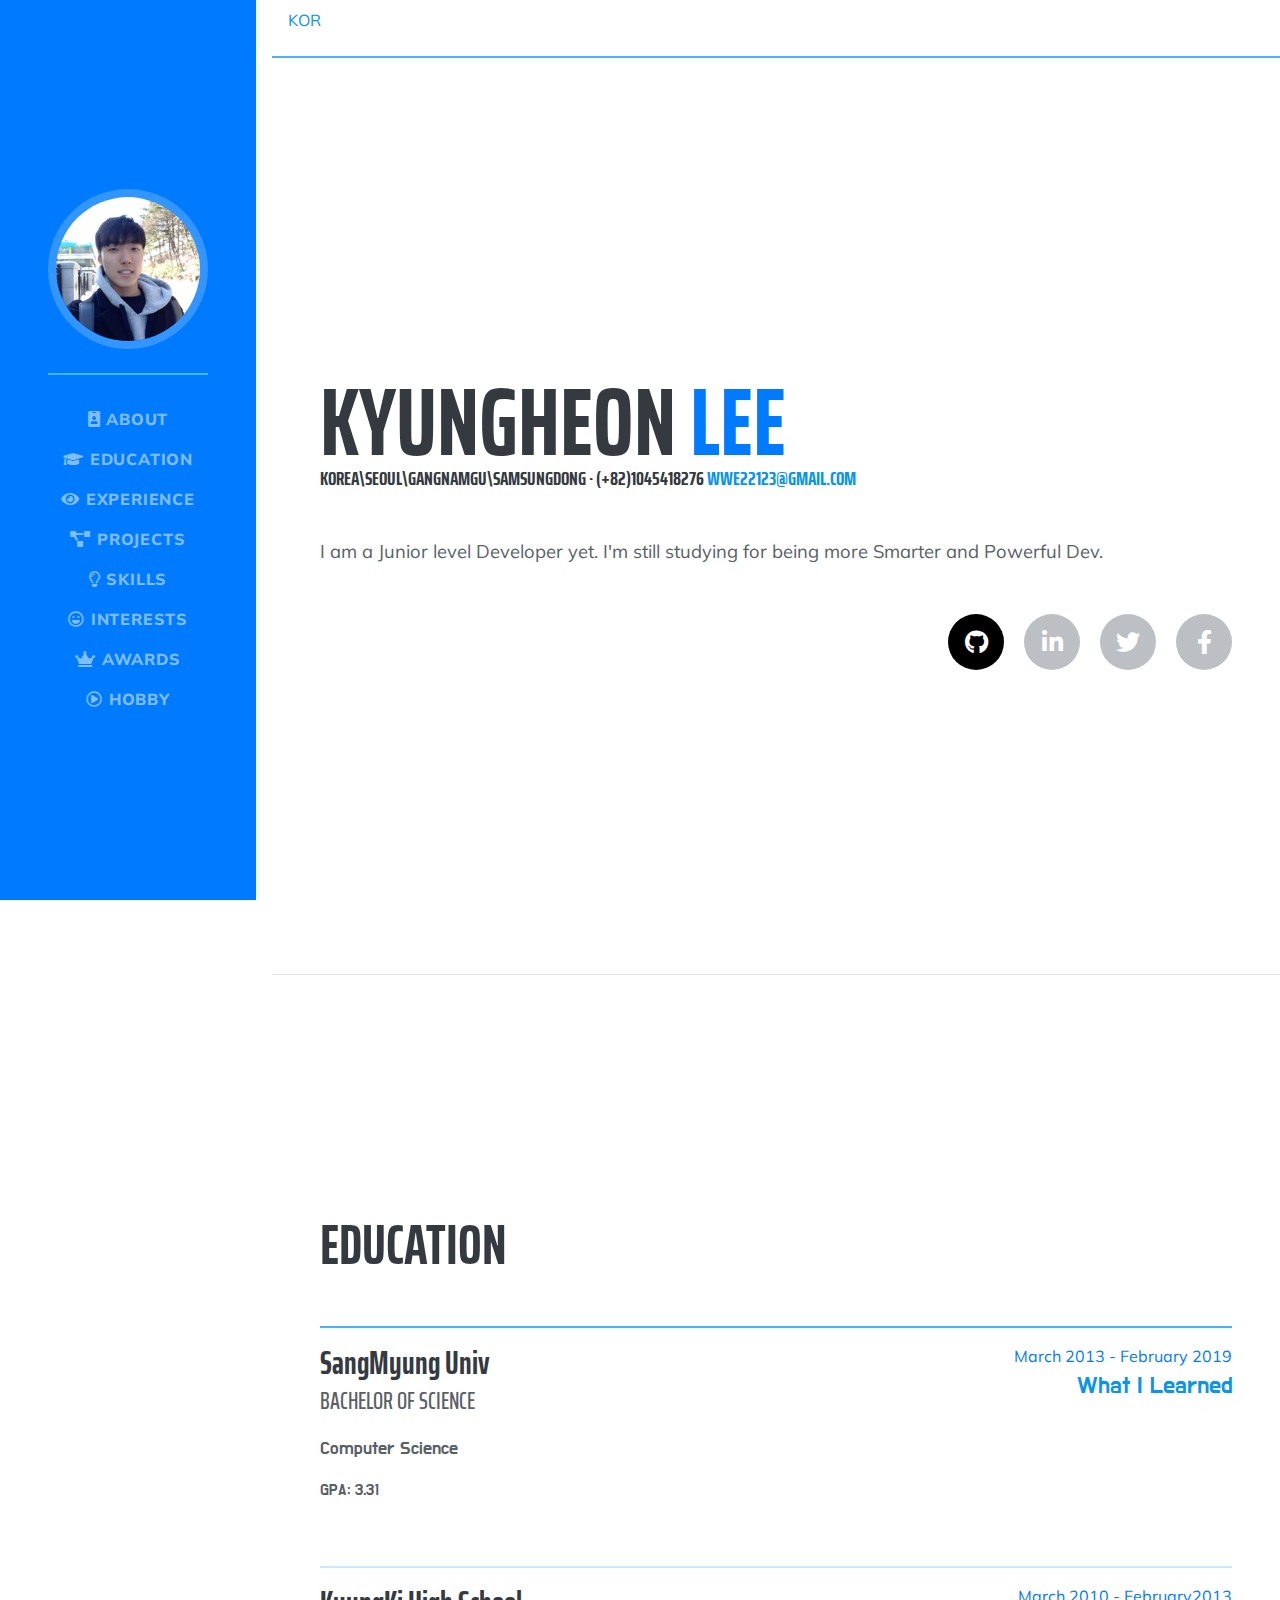
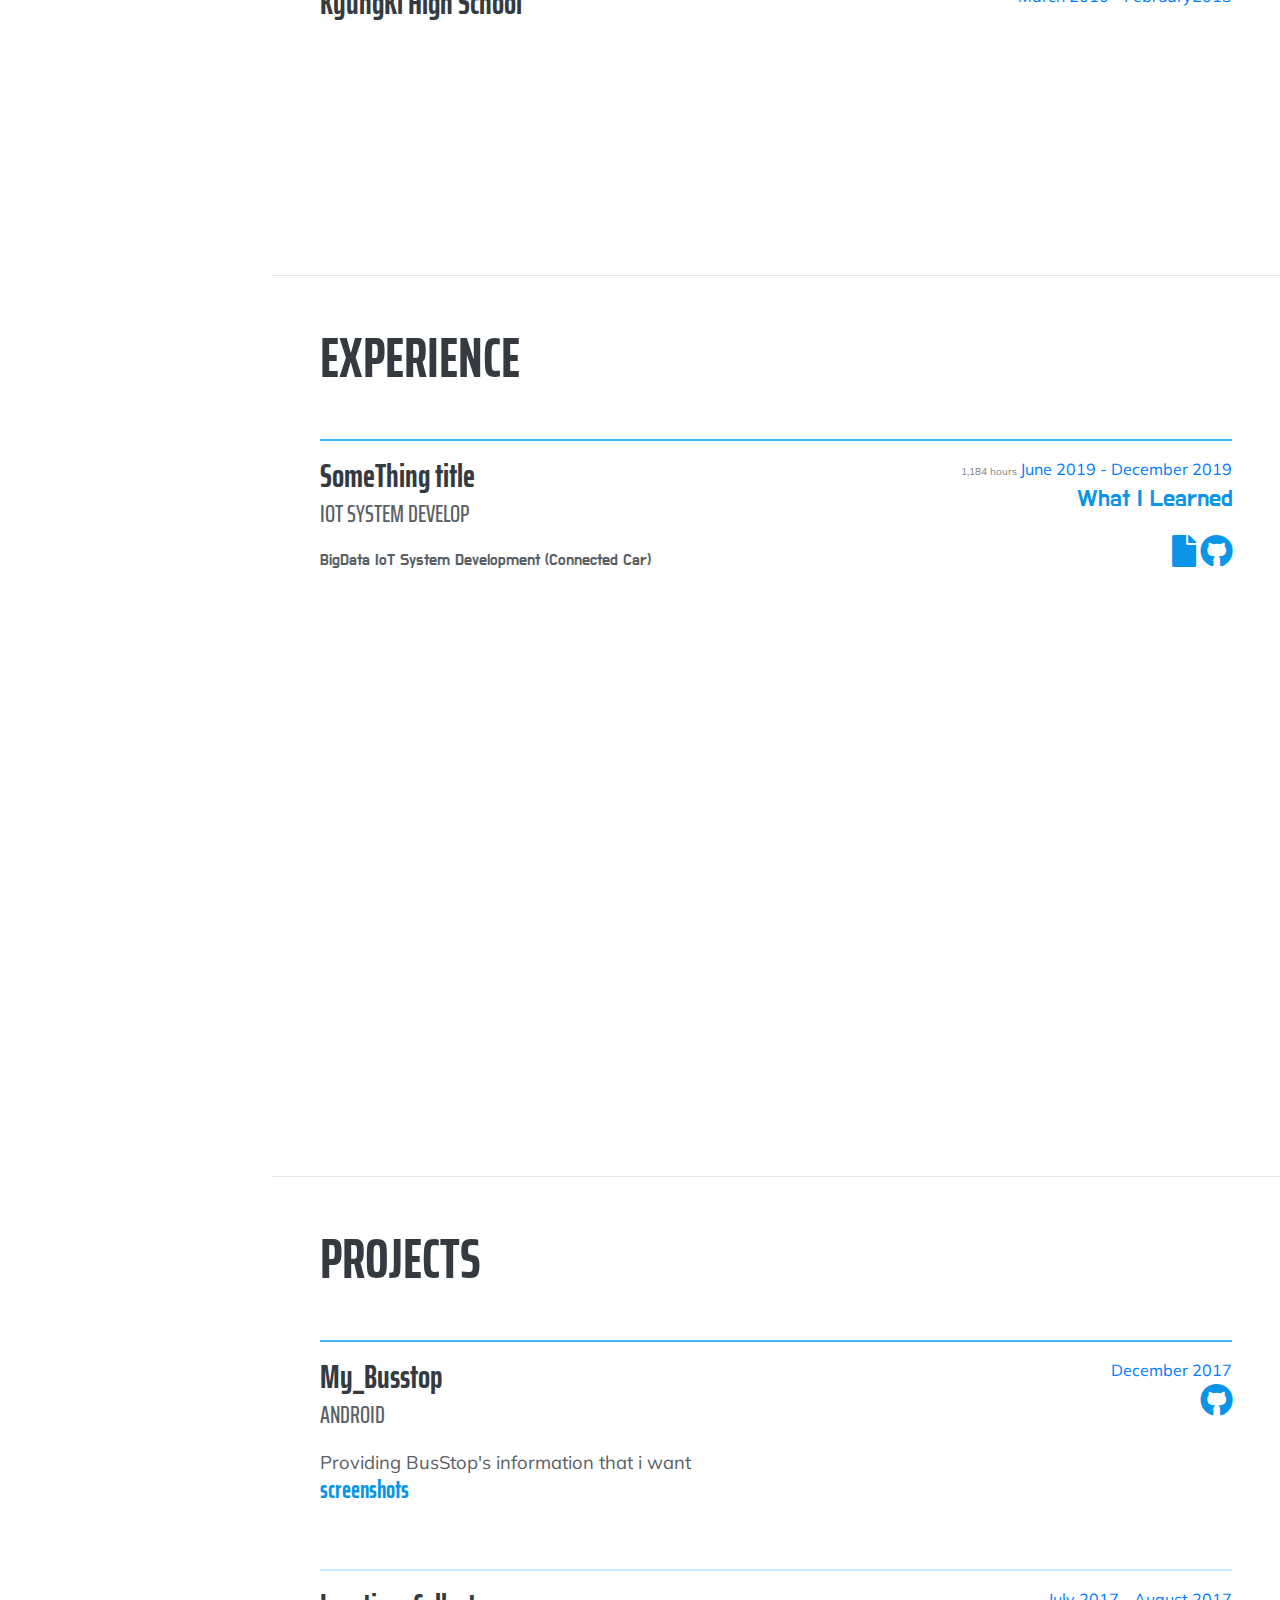
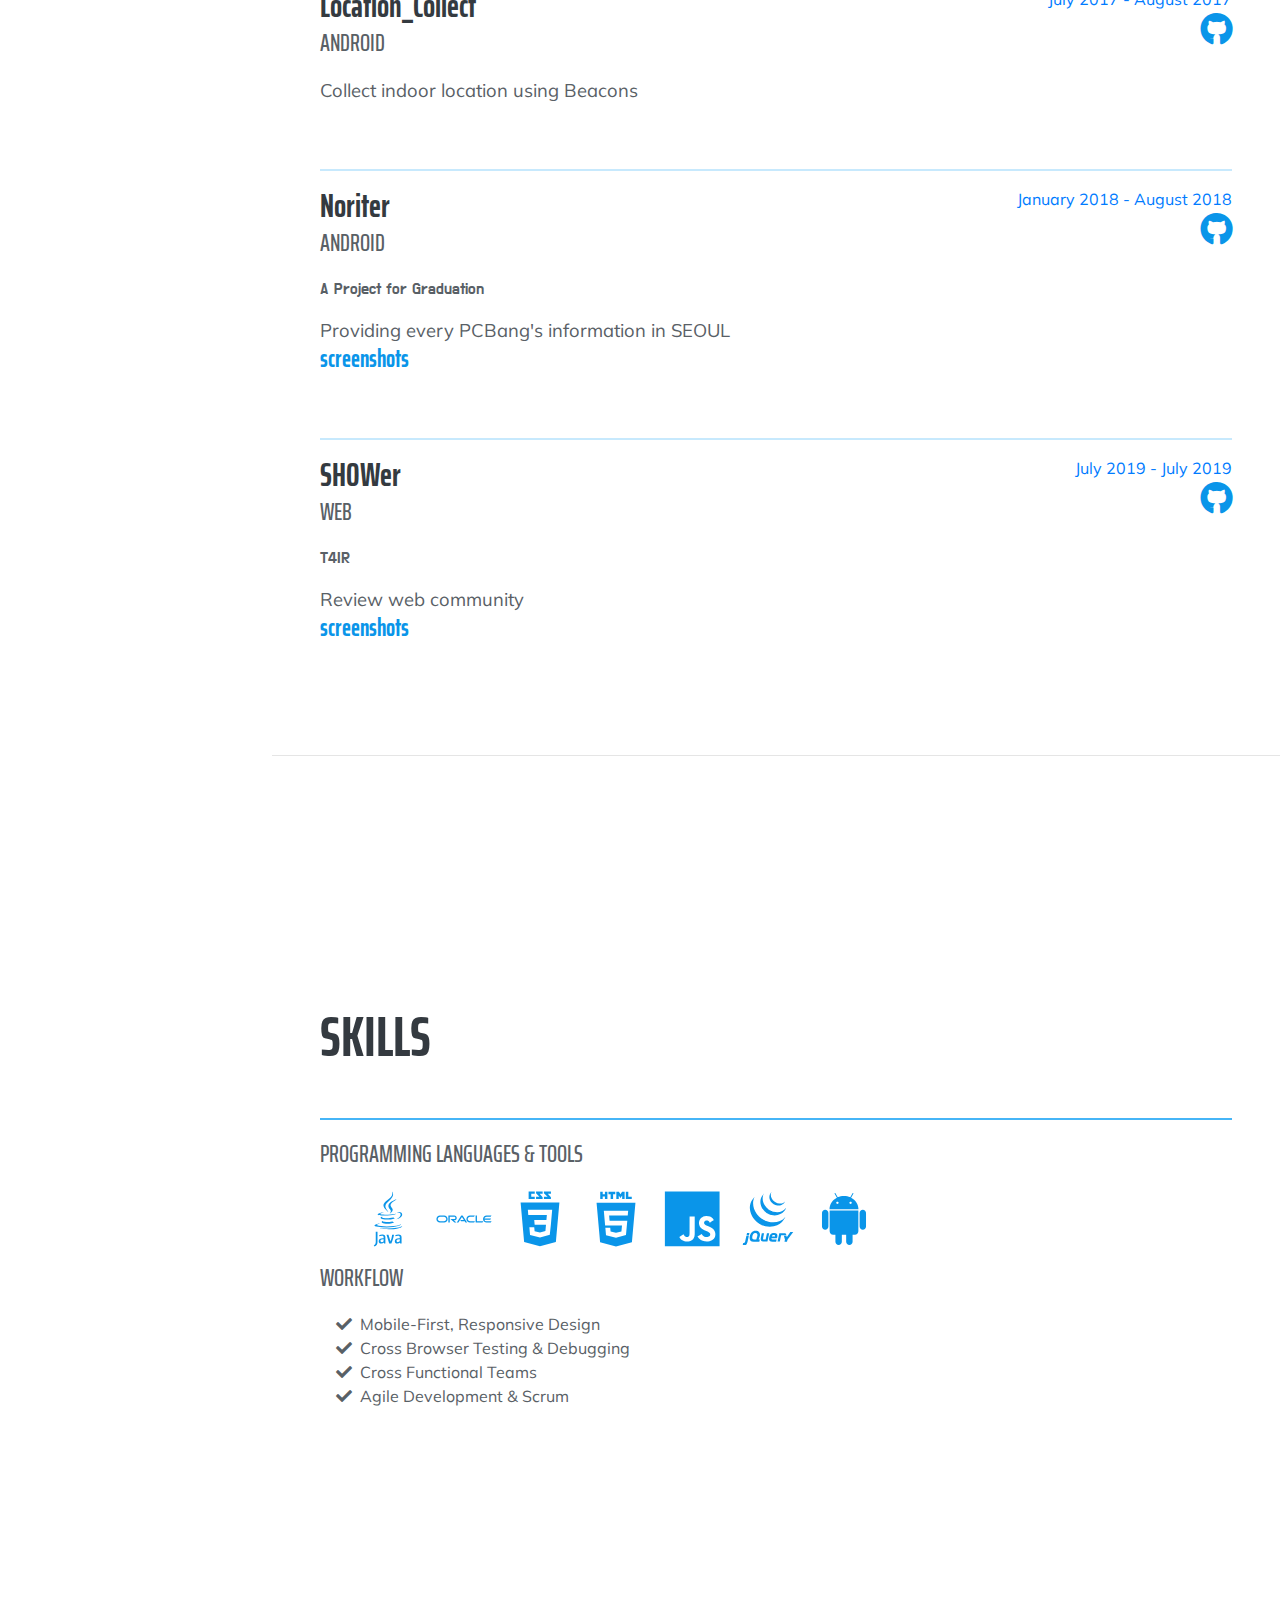
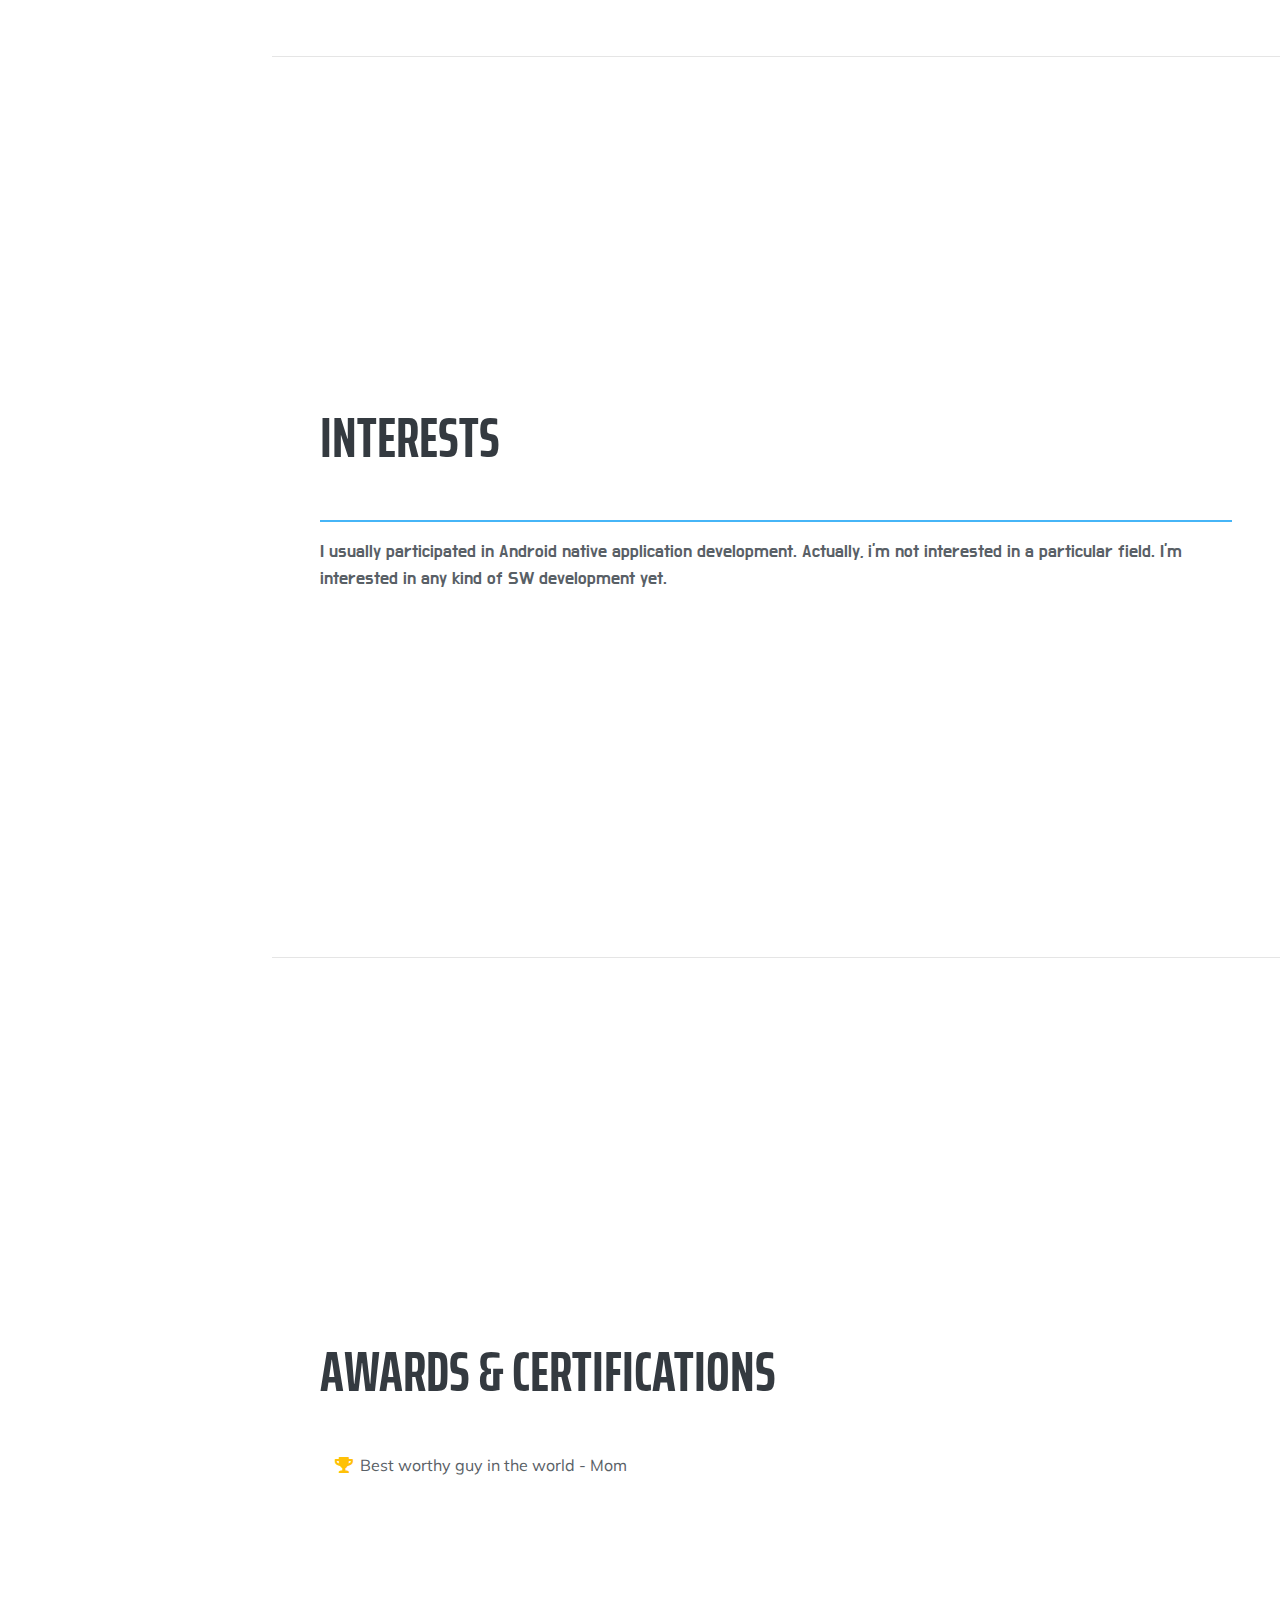
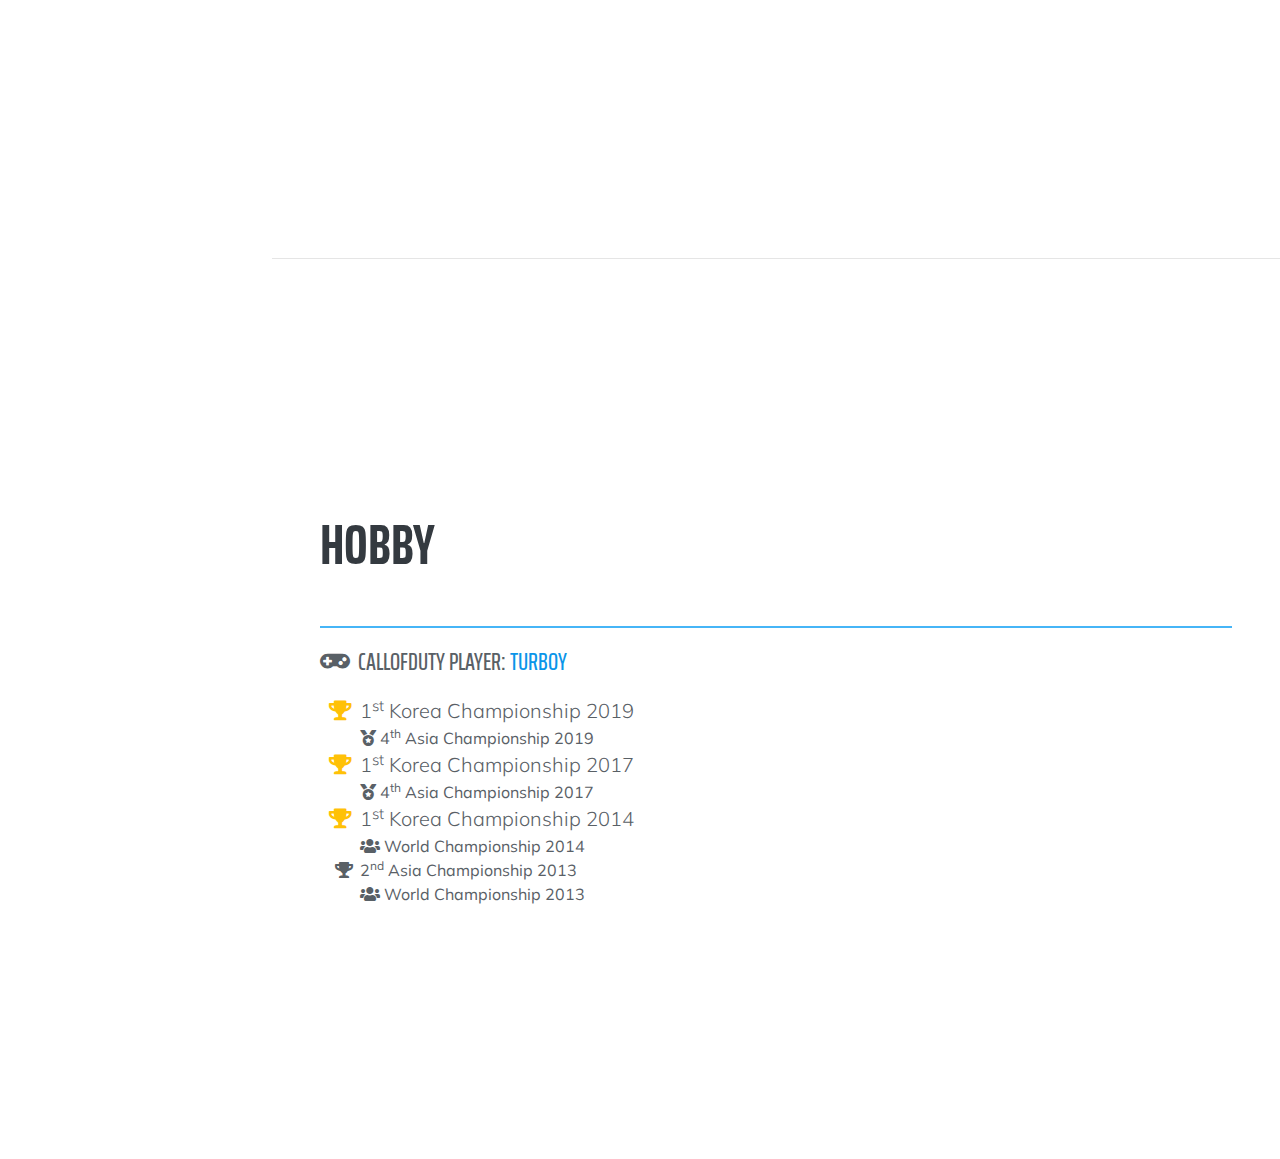
==== commit d5c60a27: "chart 수정 & shower 추가" ====
--- a/index.html
+++ b/index.html
@@ -13,6 +13,7 @@
   <link href="https://fonts.googleapis.com/css?family=Saira+Extra+Condensed:500,700" rel="stylesheet">
   <link href="https://fonts.googleapis.com/css?family=Muli:400,400i,800,800i" rel="stylesheet">
   <link href="vendor/fontawesome-free/css/all.min.css" rel="stylesheet">
+  <link href="img/spring.png" rel="icon">
   <!-- Custom styles for this template -->
   <link href="css/resume.min.css" rel="stylesheet">
 <script src="https://ajax.googleapis.com/ajax/libs/jquery/1.12.4/jquery.min.js"></script>
@@ -111,8 +112,40 @@
             <div class="subheading mb-3">Bachelor of Science</div>
             <p class="lead">Computer Science</p>
             <p>GPA: 3.31</p>           
-            <div class="panel">          		
-				<div id="univpan">				
+            
+          </div>
+          <div class="resume-date text-md-right">
+            <span class="text-primary">March 2013 - February 2019</span>
+            <p class="panel-Button" onclick="myShowFunction('univpan');" >What I Learned</p>
+          </div>
+        </div>
+        <hr class="contents-line">
+        <div class="resume-item d-flex flex-column flex-md-row justify-content-between">
+          <div class="resume-content">
+            <h3 class="mb-0">KyungKi High School</h3>
+            <div class="subheading mb-3"></div>
+            <p></p>
+          </div>
+          <div class="resume-date text-md-right">
+            <span class="text-primary">March 2010 - February2013</span>
+          </div>
+        </div>
+      </div>
+    </section>    
+    <hr class="m-0">
+    
+
+    <section class="resume-section p-3 p-lg-5 d-flex justify-content-center" id="experience">
+      <div class="w-100">
+        <h2 class="mb-5">Experience</h2>
+        <hr class="title-line">      
+        <div class="resume-item d-flex flex-column flex-md-row justify-content-between">
+          <div class="resume-content">
+          <h3 class="mb-0">SomeThing title</h3>
+          <div class="subheading mb-3">IoT System Develop</div>
+          <p>BigData IoT System Development (Connected Car)</p>
+         <div class="panel">          		
+				<div id="iotpan">				
 					<div class="graph-wrapper" >
 						<ul class="graph">
 							<li class="bar1 p-100">
@@ -120,7 +153,7 @@
 									<img src="img/spring.png" style="width:30px; height:100%">
 								</span>
 							</li>
-							<li class="bar2 p-75"></li>
+							<li class="bar2 p-60"></li>
 							<li class="bar3 p-35"></li>
 							<li class="bar4 p-35"></li>
 							<li class="bar5 p-15"></li>
@@ -130,45 +163,7 @@
 			</div> 
           </div>
           <div class="resume-date text-md-right">
-            <span class="text-primary">March 2013 - February 2019</span>
-            <p class="panel-Button" onclick="myShowFunction('univpan');" >What I Learned</p>
-          </div>
-        </div>
-        <hr class="contents-line">
-        <div class="resume-item d-flex flex-column flex-md-row justify-content-between">
-          <div class="resume-content">
-            <h3 class="mb-0">KyungKi High School</h3>
-            <div class="subheading mb-3"></div>
-            <p></p>
-          </div>
-          <div class="resume-date text-md-right">
-            <span class="text-primary">March 2010 - February2013</span>
-          </div>
-        </div>
-      </div>
-    </section>    
-    <hr class="m-0">
-    
-
-    <section class="resume-section p-3 p-lg-5 d-flex justify-content-center" id="experience">
-      <div class="w-100">
-        <h2 class="mb-5">Experience</h2>
-        <hr class="title-line">      
-        <div class="resume-item d-flex flex-column flex-md-row justify-content-between">
-          <div class="resume-content">
-          <h3 class="mb-0">SomeThing title</h3>
-          <div class="subheading mb-3">IoT System Develop</div>
-          <p>BigData IoT System Development (Connected Car)</p>
-          <span class="panel">          
-			<div id="iotpan">
-			<p>
-				Java , MySQL , HTML+CSS+JavaScript			
-			</p>
-			</div>
-		  </span>
-          </div>
-          <div class="resume-date text-md-right">
-            <span class="text-primary">June 2019 - December 2019</span>
+            <span style="color:gray ; font-size:10px;">1,184 hours </span><span class="text-primary">June 2019 - December 2019</span>
             <p class="panel-Button" onclick="myShowFunction('iotpan');" >What I Learned</p>
             <h3>
             <a href="#experience" onclick="window.open('file:curri.pdf')" >
@@ -239,8 +234,31 @@
                    
           </div>
           <div class="resume-date text-md-right">
-            <span class="text-primary">Jenuary 2018 - August 2018</span>
+            <span class="text-primary">January 2018 - August 2018</span>
             <h3><a href="#" onclick="window.open('https://github.com/wwe221/PJs')" >
+            <i class="fab fa-github"></i></a></h3>
+          </div>
+        </div>
+        <hr class="contents-line">
+        <div class="resume-item d-flex flex-column flex-md-row justify-content-between mb-5">
+          <div class="resume-content">
+            <h3 class="mb-0">SHOWer</h3>
+            <div class="subheading mb-3">Web</div>
+            <p>T4IR</p>
+            <div class="lead">Review web community</div> 
+            <span class="panel">
+   				<h5 class="panel-Button" onclick="myShowFunction('showerpan');" > screenshots</h5>      
+				<div id="showerpan">			
+			 	<a onclick="window.open('img/noriter.jpg','window_name','width=600,height=300,location=no,status=no,scrollbars=yes');">
+            		<img class="img-fluid" src="img/noriter.jpg" alt="">
+            	</a>   
+				</div>
+		  	</span>
+                   
+          </div>
+          <div class="resume-date text-md-right">
+            <span class="text-primary">July 2019 - July 2019</span>
+            <h3><a href="#" onclick="window.open('https://github.com/wwe221/SHOWer')" >
             <i class="fab fa-github"></i></a></h3>
           </div>
         </div>
--- a/css/resume.min.css
+++ b/css/resume.min.css
@@ -627,7 +627,7 @@
 .graph-wrapper {
 	position: relative;
 	border: 1px solid #ffffff;
-	width: 50vw;
+	width: 40vw;
 	margin: auto;
 	opacity: 1;
 }
@@ -713,6 +713,7 @@
 	content: "item5"
 }
 
+
 .percent-indicator div::after {
 	top: 21px
 }
